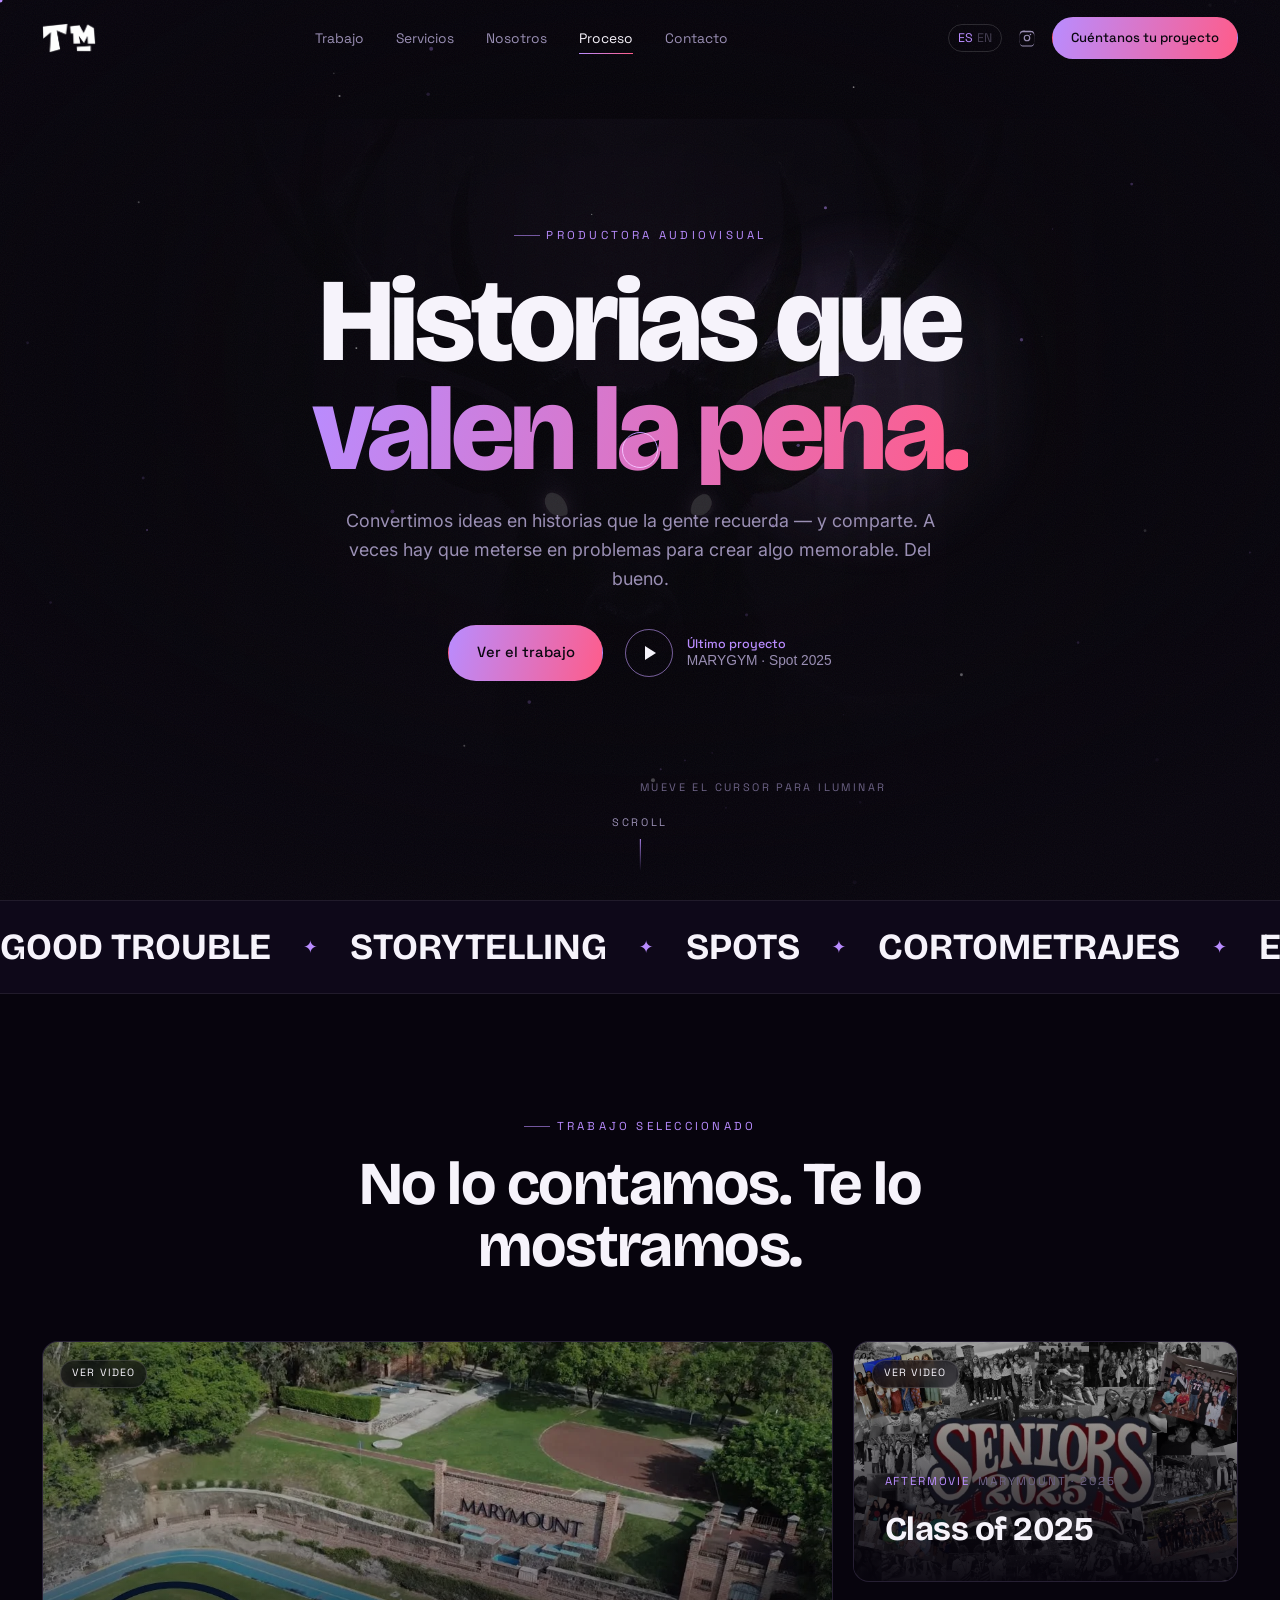
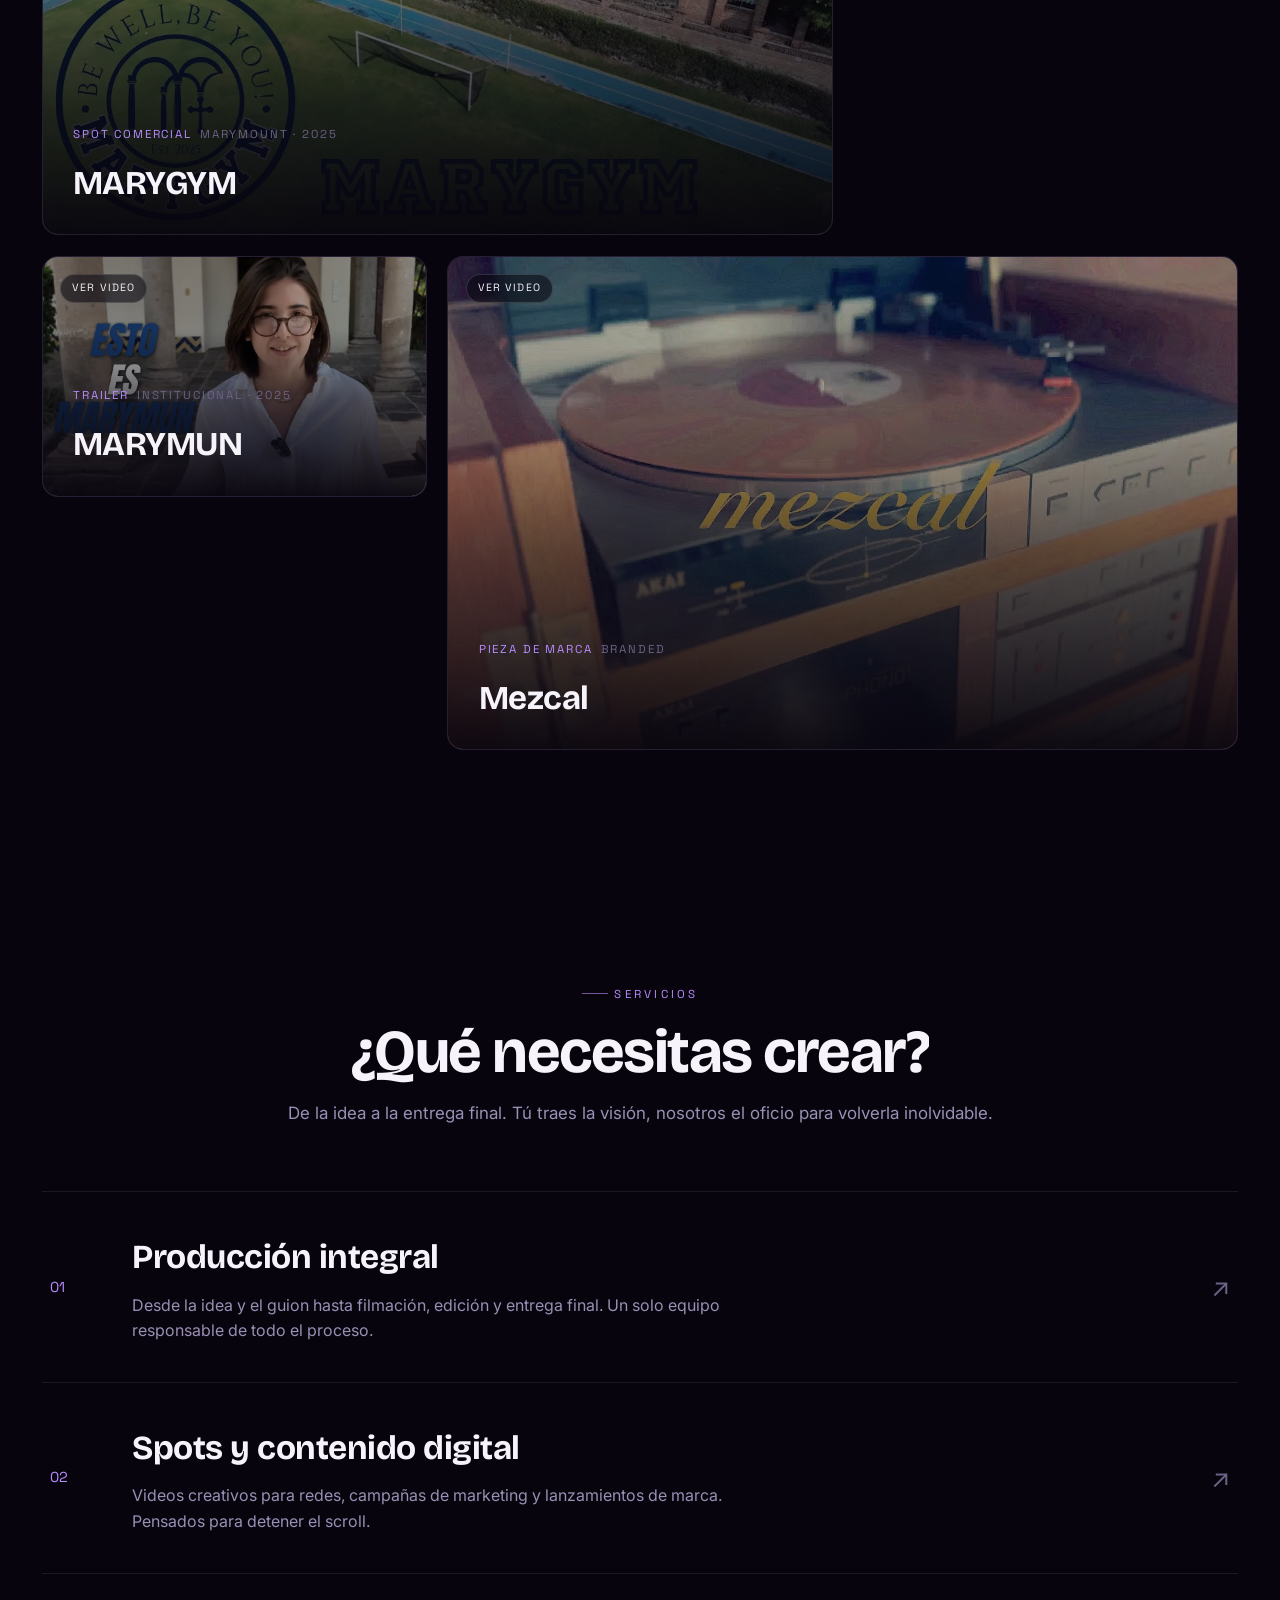
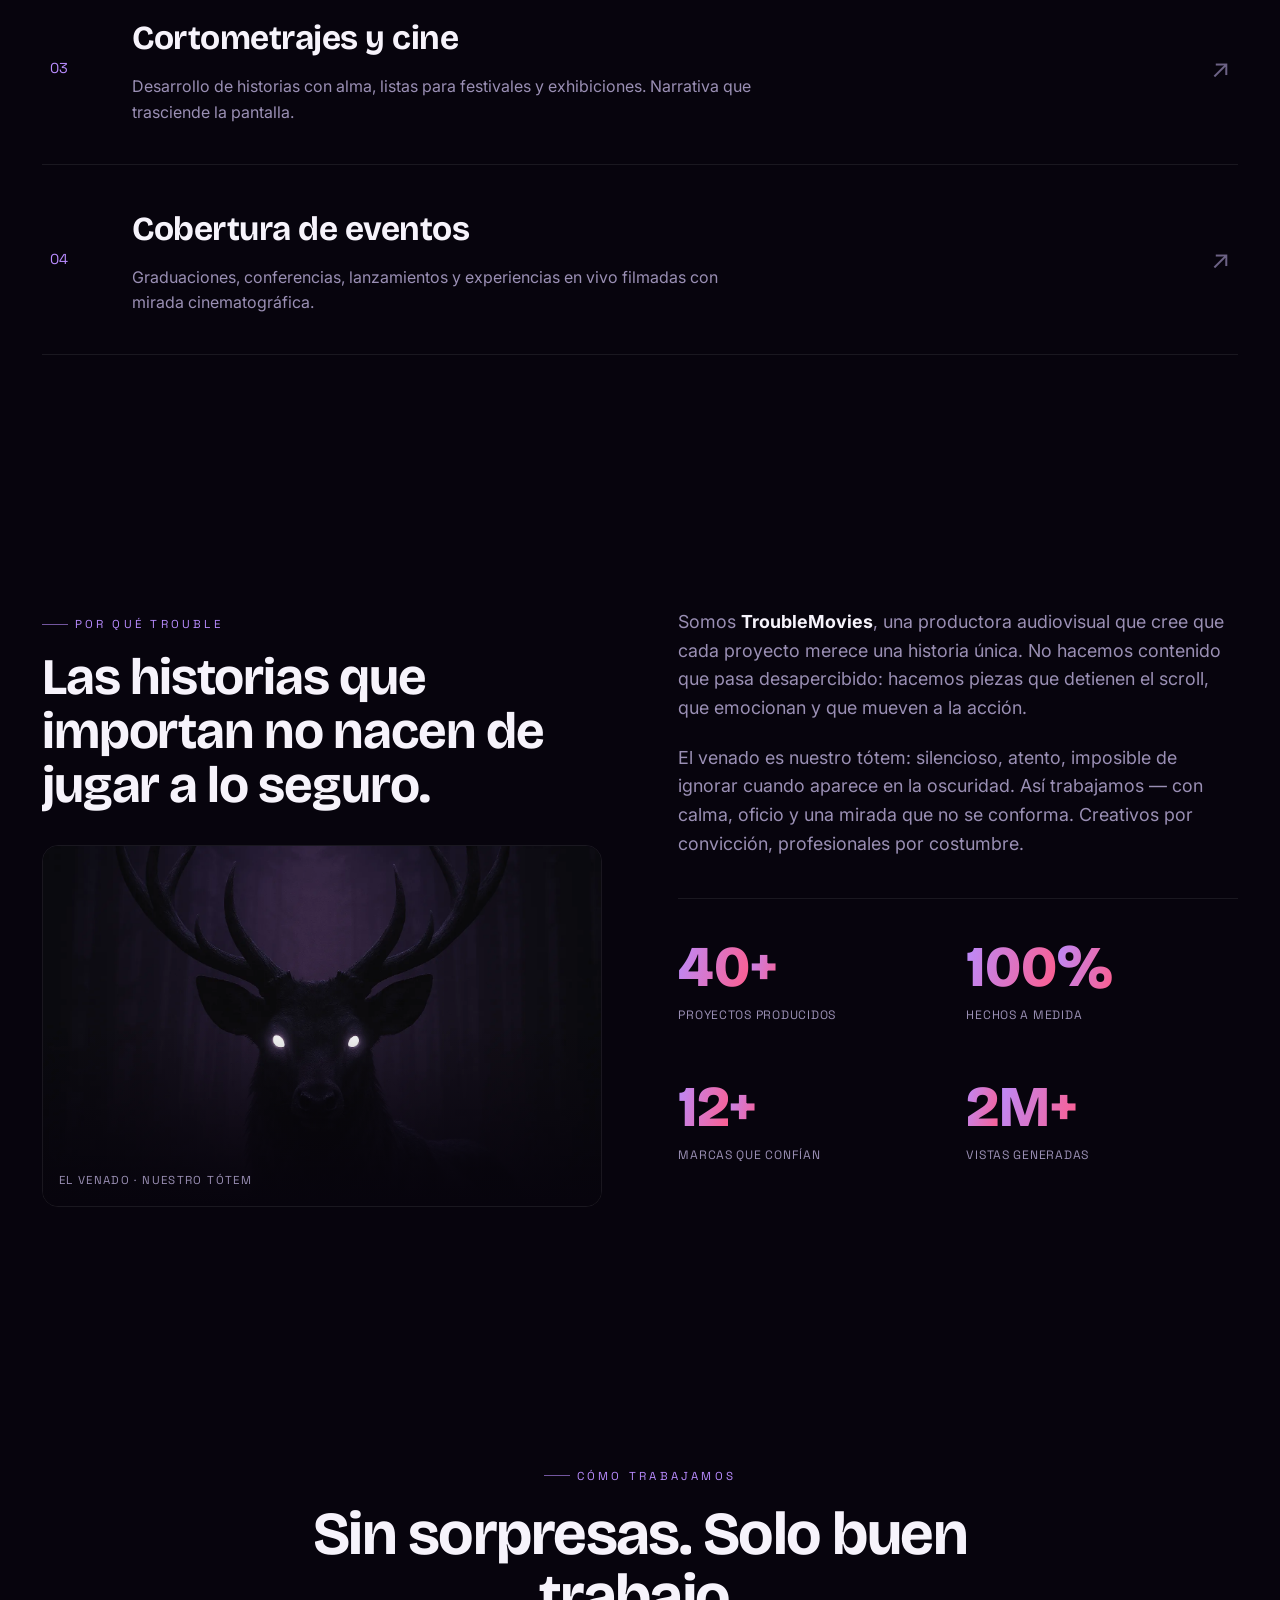
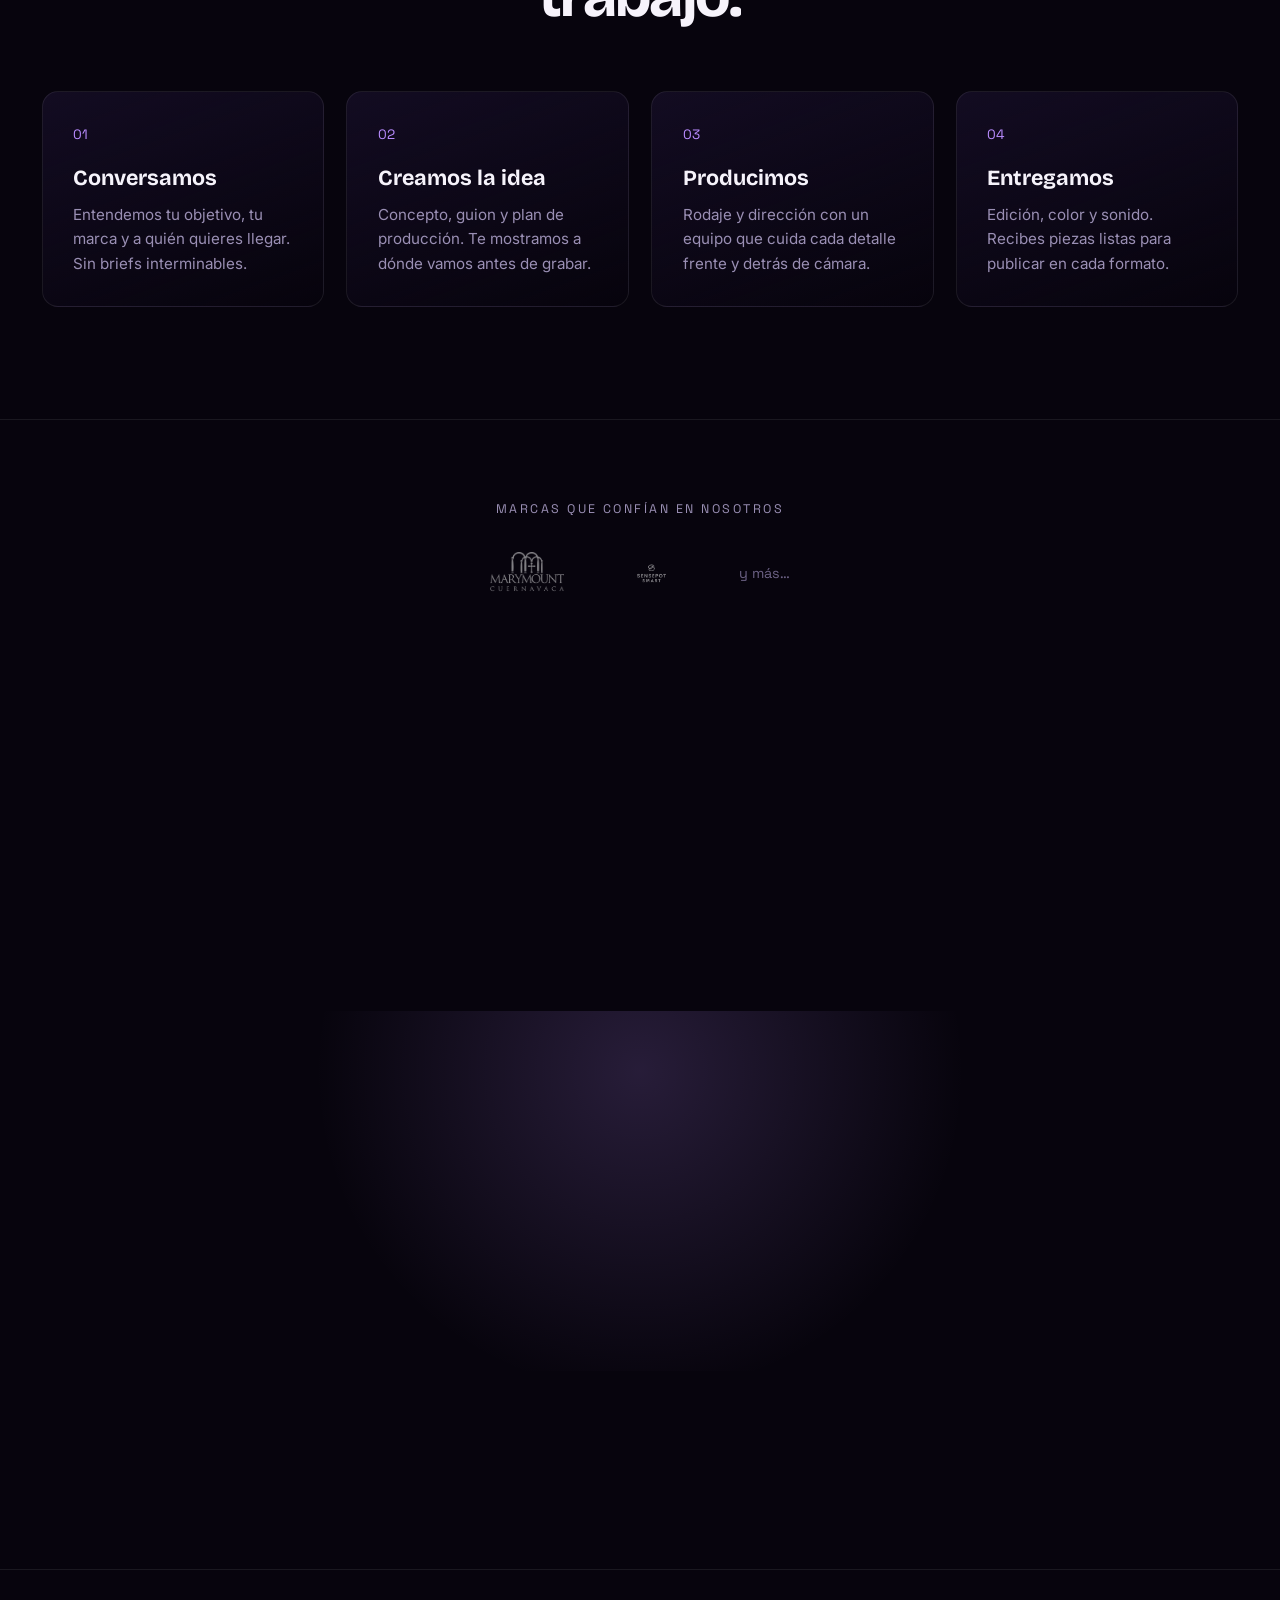
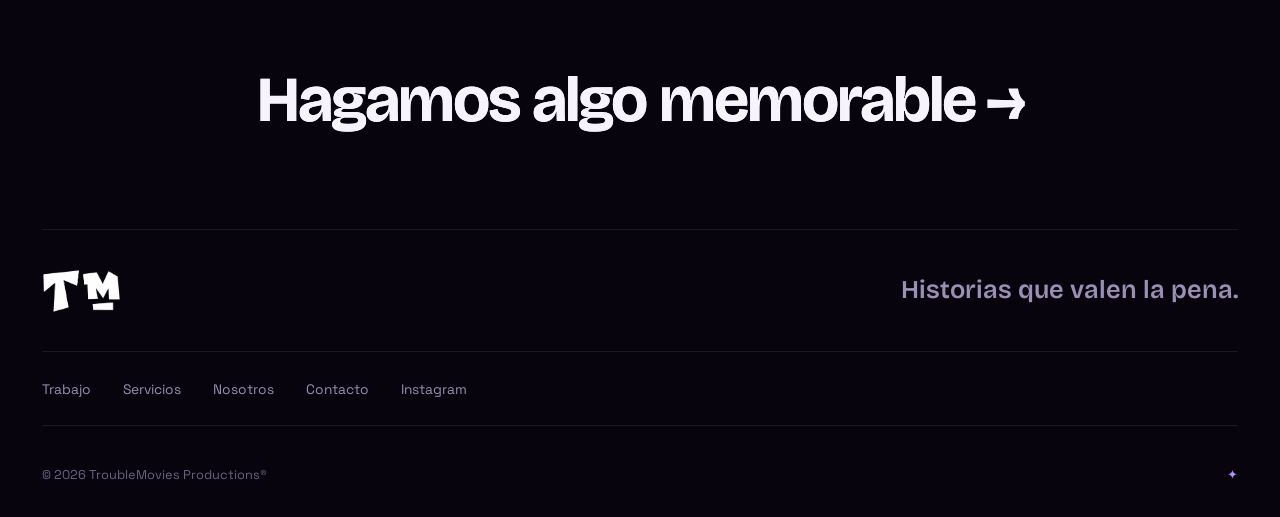
==== index.html @ 9374c223 "TroubleMovies — sitio web cinematográfico y reactivo Single-page estático con identidad oscura alred" ====
<!DOCTYPE html>
<html lang="es">
<head>
<meta charset="UTF-8" />
<meta name="viewport" content="width=device-width, initial-scale=1.0, viewport-fit=cover" />
<title>TroubleMovies — Historias que valen la pena</title>
<meta name="description" content="Productora audiovisual. Convertimos ideas en historias que la gente recuerda y comparte. Spots, cortometrajes, contenido digital y cobertura de eventos." />
<meta name="theme-color" content="#07040d" />

<meta property="og:title" content="TroubleMovies — Historias que valen la pena" />
<meta property="og:description" content="Productora audiovisual creativa. Spots, cortos, contenido digital y eventos." />
<meta property="og:type" content="website" />
<meta property="og:image" content="assets/yt-seniors.jpg" />

<link rel="icon" href="assets/favicon.png" type="image/png" />
<link rel="preconnect" href="https://fonts.googleapis.com" />
<link rel="preconnect" href="https://fonts.gstatic.com" crossorigin />
<link href="https://fonts.googleapis.com/css2?family=Bricolage+Grotesque:opsz,wght@12..96,400;12..96,600;12..96,700;12..96,800&family=Inter:wght@400;500;600&family=Space+Grotesk:wght@400;500;600&display=swap" rel="stylesheet" />
<link rel="stylesheet" href="styles.css" />
</head>
<body>

<!-- scroll progress -->
<div class="progress" id="progress" aria-hidden="true"></div>

<!-- ============ LOADER ============ -->
<div class="loader" id="loader" aria-hidden="true">
  <div class="loader__eyes"><span></span><span></span></div>
  <img class="loader__logo" src="assets/logo-tm.png" alt="TroubleMovies" />
  <div class="loader__bar"><i></i></div>
</div>

<!-- ============ CURSOR ============ -->
<div class="cursor" id="cursor" aria-hidden="true"><span class="cursor__label" id="cursorLabel"></span></div>
<div class="cursor-dot" id="cursorDot" aria-hidden="true"></div>

<!-- ============ NAV ============ -->
<header class="nav" id="nav">
  <a href="#top" class="brand magnetic" aria-label="TroubleMovies inicio">
    <img class="brand__mark" src="assets/logo-tm.png" alt="TroubleMovies" />
  </a>
  <nav class="nav__links" id="navLinks" aria-label="Principal">
    <a href="#work" data-i18n="nav_work">Trabajo</a>
    <a href="#services" data-i18n="nav_services">Servicios</a>
    <a href="#about" data-i18n="nav_about">Nosotros</a>
    <a href="#process" data-i18n="nav_process">Proceso</a>
    <a href="#contact" data-i18n="nav_contact">Contacto</a>
  </nav>
  <div class="nav__right">
    <button class="lang" id="langBtn" aria-label="Cambiar idioma"><span class="lang__on">ES</span><span class="lang__off">EN</span></button>
    <a class="nav__ig magnetic" href="https://instagram.com/troublemovies" target="_blank" rel="noopener" aria-label="Instagram">
      <svg viewBox="0 0 24 24" width="18" height="18" aria-hidden="true"><path fill="currentColor" d="M12 2.2c3.2 0 3.6 0 4.8.07 1.2.06 1.8.25 2.2.42.6.22 1 .48 1.4.9.43.42.7.83.92 1.4.17.42.36 1.06.42 2.25.05 1.28.06 1.66.06 4.86s-.01 3.58-.07 4.85c-.06 1.2-.25 1.83-.42 2.25a3.8 3.8 0 0 1-.9 1.4c-.42.43-.83.7-1.4.92-.42.17-1.06.36-2.25.42-1.28.05-1.66.06-4.86.06s-3.58-.01-4.85-.07c-1.2-.06-1.83-.25-2.25-.42a3.8 3.8 0 0 1-1.4-.9 3.8 3.8 0 0 1-.92-1.4c-.17-.42-.36-1.06-.42-2.25C2.21 15.6 2.2 15.2 2.2 12s.01-3.58.07-4.85c.06-1.2.25-1.83.42-2.25.22-.57.49-1 .9-1.42a3.8 3.8 0 0 1 1.42-.9c.42-.17 1.05-.36 2.25-.42C8.42 2.21 8.8 2.2 12 2.2Zm0 1.98c-3.15 0-3.5.01-4.74.07-1.14.05-1.76.24-2.18.4-.55.21-.94.47-1.35.88-.4.4-.66.8-.88 1.35-.16.42-.35 1.04-.4 2.18-.06 1.24-.07 1.6-.07 4.74s.01 3.5.07 4.74c.05 1.14.24 1.76.4 2.18.21.55.47.94.88 1.35.41.4.8.66 1.35.88.42.16 1.04.35 2.18.4 1.24.06 1.6.07 4.74.07s3.5-.01 4.74-.07c1.14-.05 1.76-.24 2.18-.4.55-.22.94-.48 1.35-.88.4-.41.66-.8.88-1.35.16-.42.35-1.04.4-2.18.06-1.24.07-1.6.07-4.74s-.01-3.5-.07-4.74c-.05-1.14-.24-1.76-.4-2.18a3.6 3.6 0 0 0-.88-1.35 3.6 3.6 0 0 0-1.35-.88c-.42-.16-1.04-.35-2.18-.4-1.24-.06-1.59-.07-4.74-.07Zm0 3.37a4.45 4.45 0 1 1 0 8.9 4.45 4.45 0 0 1 0-8.9Zm0 7.34a2.89 2.89 0 1 0 0-5.78 2.89 2.89 0 0 0 0 5.78Zm5.66-7.5a1.04 1.04 0 1 1-2.08 0 1.04 1.04 0 0 1 2.08 0Z"/></svg>
    </a>
    <a href="#contact" class="btn btn--sm magnetic" data-i18n="nav_cta">Cuéntanos tu proyecto</a>
    <button class="burger" id="burger" aria-label="Menú" aria-expanded="false"><span></span><span></span></button>
  </div>
</header>

<main id="top">

<!-- ============ HERO (flashlight reveal) ============ -->
<section class="hero" id="hero">
  <div class="hero__stage" id="heroStage">
    <div class="hero__layer hero__layer--ambient">
      <picture>
        <source srcset="assets/venado-lg.webp" type="image/webp" media="(min-width:760px)" />
        <source srcset="assets/venado-sm.webp" type="image/webp" />
        <img src="assets/venado-lg.jpg" alt="" class="hero__deer" />
      </picture>
    </div>
    <div class="hero__layer hero__layer--torch">
      <picture>
        <source srcset="assets/venado-lg.webp" type="image/webp" media="(min-width:760px)" />
        <source srcset="assets/venado-sm.webp" type="image/webp" />
        <img src="assets/venado-lg.jpg" alt="" class="hero__deer" />
      </picture>
    </div>
    <canvas class="hero__embers" id="embers" aria-hidden="true"></canvas>
    <div class="hero__vignette"></div>
    <div class="hero__grain"></div>
  </div>

  <div class="hero__inner">
    <p class="eyebrow hero__eyebrow"><span data-i18n="hero_eyebrow">Productora audiovisual</span></p>
    <h1 class="hero__title" id="heroTitle">
      <span class="l"><span data-i18n="hero_l1">Historias que</span></span>
      <span class="l"><em data-i18n="hero_l2">valen la pena.</em></span>
    </h1>
    <p class="hero__sub" data-i18n="hero_sub">Convertimos ideas en historias que la gente recuerda — y comparte. A veces hay que meterse en problemas para crear algo memorable. Del bueno.</p>
    <div class="hero__cta">
      <a href="#work" class="btn magnetic" data-i18n="hero_work">Ver el trabajo</a>
      <button class="hero__reel magnetic" id="reelBtn" data-cursor="play">
        <span class="hero__reel-ring"><span class="hero__reel-tri"></span></span>
        <span class="hero__reel-txt"><b data-i18n="hero_reel_k">Último proyecto</b><i>MARYGYM · Spot 2025</i></span>
      </button>
    </div>
  </div>

  <div class="hero__hint" id="heroHint" aria-hidden="true"><span data-i18n="hero_hint">Mueve el cursor para iluminar</span></div>
  <a href="#work" class="hero__scroll" aria-label="Bajar"><span data-i18n="hero_scroll">Scroll</span><i></i></a>
</section>

<!-- ============ MARQUEE ============ -->
<div class="marquee" id="marquee" aria-hidden="true">
  <div class="marquee__track">
    <span>GOOD TROUBLE</span><b>✦</b><span>STORYTELLING</span><b>✦</b><span>SPOTS</span><b>✦</b><span>CORTOMETRAJES</span><b>✦</b><span>EVENTOS</span><b>✦</b><span>CONTENIDO DIGITAL</span><b>✦</b>
    <span>GOOD TROUBLE</span><b>✦</b><span>STORYTELLING</span><b>✦</b><span>SPOTS</span><b>✦</b><span>CORTOMETRAJES</span><b>✦</b><span>EVENTOS</span><b>✦</b><span>CONTENIDO DIGITAL</span><b>✦</b>
  </div>
</div>

<!-- ============ WORK (proof first) ============ -->
<section class="work" id="work">
  <div class="section__head">
    <p class="eyebrow reveal"><span data-i18n="work_eyebrow">Trabajo seleccionado</span></p>
    <h2 class="section__title reveal" data-split data-i18n="work_title">No lo contamos. Te lo mostramos.</h2>
  </div>
  <div class="work__grid" id="workGrid"><!-- rendered by JS --></div>
</section>

<!-- ============ SERVICES ============ -->
<section class="services" id="services">
  <div class="section__head">
    <p class="eyebrow reveal"><span data-i18n="services_eyebrow">Servicios</span></p>
    <h2 class="section__title reveal" data-split data-i18n="services_title">¿Qué necesitas crear?</h2>
    <p class="section__lead reveal" data-i18n="services_lead">De la idea a la entrega final. Tú traes la visión, nosotros el oficio para volverla inolvidable.</p>
  </div>
  <div class="svc">
    <article class="svc__item reveal">
      <span class="svc__num">01</span>
      <div class="svc__body"><h3 data-i18n="svc1_t">Producción integral</h3><p data-i18n="svc1_d">Desde la idea y el guion hasta filmación, edición y entrega final. Un solo equipo responsable de todo el proceso.</p></div>
      <span class="svc__arrow">↗</span>
    </article>
    <article class="svc__item reveal">
      <span class="svc__num">02</span>
      <div class="svc__body"><h3 data-i18n="svc2_t">Spots y contenido digital</h3><p data-i18n="svc2_d">Videos creativos para redes, campañas de marketing y lanzamientos de marca. Pensados para detener el scroll.</p></div>
      <span class="svc__arrow">↗</span>
    </article>
    <article class="svc__item reveal">
      <span class="svc__num">03</span>
      <div class="svc__body"><h3 data-i18n="svc3_t">Cortometrajes y cine</h3><p data-i18n="svc3_d">Desarrollo de historias con alma, listas para festivales y exhibiciones. Narrativa que trasciende la pantalla.</p></div>
      <span class="svc__arrow">↗</span>
    </article>
    <article class="svc__item reveal">
      <span class="svc__num">04</span>
      <div class="svc__body"><h3 data-i18n="svc4_t">Cobertura de eventos</h3><p data-i18n="svc4_d">Graduaciones, conferencias, lanzamientos y experiencias en vivo filmadas con mirada cinematográfica.</p></div>
      <span class="svc__arrow">↗</span>
    </article>
  </div>
</section>

<!-- ============ ABOUT / WHY TROUBLE ============ -->
<section class="about" id="about">
  <div class="about__grid">
    <div class="about__left">
      <p class="eyebrow reveal"><span data-i18n="about_eyebrow">Por qué Trouble</span></p>
      <h2 class="about__title reveal" data-split data-i18n="about_title">Las historias que importan no nacen de jugar a lo seguro.</h2>
      <div class="about__media reveal">
        <picture>
          <source srcset="assets/venado-lg.webp" type="image/webp" />
          <img src="assets/venado-lg.jpg" alt="El venado, tótem de TroubleMovies" loading="lazy" />
        </picture>
        <span class="about__media-cap" data-i18n="about_cap">El venado · nuestro tótem</span>
      </div>
    </div>
    <div class="about__right">
      <p class="reveal" data-i18n="about_p1">Somos <b>TroubleMovies</b>, una productora audiovisual que cree que cada proyecto merece una historia única. No hacemos contenido que pasa desapercibido: hacemos piezas que detienen el scroll, que emocionan y que mueven a la acción.</p>
      <p class="reveal" data-i18n="about_p2">El venado es nuestro tótem: silencioso, atento, imposible de ignorar cuando aparece en la oscuridad. Así trabajamos — con calma, oficio y una mirada que no se conforma. Creativos por convicción, profesionales por costumbre.</p>
      <div class="stats">
        <div class="stat reveal"><span class="stat__num" data-count="40">0</span><span class="stat__plus">+</span><p data-i18n="stat_1">Proyectos producidos</p></div>
        <div class="stat reveal"><span class="stat__num" data-count="100">0</span><span class="stat__plus">%</span><p data-i18n="stat_2">Hechos a medida</p></div>
        <div class="stat reveal"><span class="stat__num" data-count="12">0</span><span class="stat__plus">+</span><p data-i18n="stat_3">Marcas que confían</p></div>
        <div class="stat reveal"><span class="stat__num" data-count="2">0</span><span class="stat__plus">M+</span><p data-i18n="stat_4">Vistas generadas</p></div>
      </div>
    </div>
  </div>
</section>

<!-- ============ PROCESS ============ -->
<section class="process" id="process">
  <div class="section__head">
    <p class="eyebrow reveal"><span data-i18n="process_eyebrow">Cómo trabajamos</span></p>
    <h2 class="section__title reveal" data-split data-i18n="process_title">Sin sorpresas. Solo buen trabajo.</h2>
  </div>
  <div class="steps">
    <div class="step reveal"><span class="step__n">01</span><h3 data-i18n="step1_t">Conversamos</h3><p data-i18n="step1_d">Entendemos tu objetivo, tu marca y a quién quieres llegar. Sin briefs interminables.</p></div>
    <div class="step reveal"><span class="step__n">02</span><h3 data-i18n="step2_t">Creamos la idea</h3><p data-i18n="step2_d">Concepto, guion y plan de producción. Te mostramos a dónde vamos antes de grabar.</p></div>
    <div class="step reveal"><span class="step__n">03</span><h3 data-i18n="step3_t">Producimos</h3><p data-i18n="step3_d">Rodaje y dirección con un equipo que cuida cada detalle frente y detrás de cámara.</p></div>
    <div class="step reveal"><span class="step__n">04</span><h3 data-i18n="step4_t">Entregamos</h3><p data-i18n="step4_d">Edición, color y sonido. Recibes piezas listas para publicar en cada formato.</p></div>
  </div>
</section>

<!-- ============ CLIENTS + TESTIMONIAL ============ -->
<section class="clients">
  <p class="clients__label reveal" data-i18n="clients_label">Marcas que confían en nosotros</p>
  <div class="clients__row reveal">
    <img src="assets/client-marymount.png" alt="Marymount" loading="lazy" />
    <img src="assets/client-sensepot.png" alt="Sensepot" loading="lazy" />
    <span class="clients__more" data-i18n="clients_more">y más…</span>
  </div>
  <figure class="quote reveal">
    <blockquote data-i18n="quote_text">“Llegaron, entendieron la idea en cinco minutos y entregaron algo mejor de lo que imaginamos. El resultado habló por sí solo.”</blockquote>
    <figcaption><b>— Cliente</b> <span data-i18n="quote_who">Marca / Institución</span></figcaption>
  </figure>
</section>

<!-- ============ CONTACT ============ -->
<section class="contact" id="contact">
  <div class="contact__bg" aria-hidden="true"><div class="contact__glow"></div></div>
  <div class="contact__inner">
    <div class="contact__left">
      <p class="eyebrow reveal"><span data-i18n="contact_eyebrow">Hagámoslo</span></p>
      <h2 class="contact__title reveal" data-split data-i18n="contact_title">¿Tienes una historia que contar?</h2>
      <p class="contact__lead reveal" data-i18n="contact_lead">Cuéntanos qué tienes en mente. Te respondemos rápido y sin compromiso.</p>
      <div class="contact__direct reveal">
        <a href="mailto:troublemoviesproductions@gmail.com" class="contact__mail magnetic">troublemoviesproductions@gmail.com</a>
        <a href="https://instagram.com/troublemovies" target="_blank" rel="noopener" class="magnetic">@troublemovies</a>
      </div>
    </div>
    <form class="form reveal" id="contactForm" novalidate>
      <div class="field"><input type="text" id="f_name" name="name" required placeholder=" " /><label for="f_name" data-i18n="form_name">Tu nombre</label></div>
      <div class="field"><input type="email" id="f_email" name="email" required placeholder=" " /><label for="f_email" data-i18n="form_email">Tu email</label></div>
      <div class="field">
        <select id="f_type" name="type" required>
          <option value="" selected disabled data-i18n="form_type">Tipo de proyecto</option>
          <option data-i18n="form_type1">Spot / contenido digital</option>
          <option data-i18n="form_type2">Cortometraje / cine</option>
          <option data-i18n="form_type3">Producción integral</option>
          <option data-i18n="form_type4">Cobertura de evento</option>
          <option data-i18n="form_type5">Otro</option>
        </select>
      </div>
      <div class="field">
        <select id="f_budget" name="budget">
          <option value="" selected disabled data-i18n="form_budget">Presupuesto aproximado</option>
          <option>&lt; $10,000 MXN</option>
          <option>$10,000 – $30,000 MXN</option>
          <option>$30,000 – $80,000 MXN</option>
          <option>&gt; $80,000 MXN</option>
          <option data-i18n="form_budget_x">Aún no lo sé</option>
        </select>
      </div>
      <div class="field field--full"><textarea id="f_msg" name="message" rows="3" placeholder=" "></textarea><label for="f_msg" data-i18n="form_msg">Cuéntanos sobre el proyecto</label></div>
      <button type="submit" class="btn btn--full magnetic" data-i18n="form_send">Enviar solicitud</button>
      <p class="form__note" id="formNote" aria-live="polite"></p>
    </form>
  </div>
</section>

</main>

<!-- ============ FOOTER ============ -->
<footer class="footer">
  <div class="footer__cta">
    <a href="#contact" class="footer__big" data-i18n="footer_big">Hagamos algo memorable →</a>
  </div>
  <div class="footer__top">
    <a href="#top" class="brand brand--lg magnetic"><img class="brand__mark" src="assets/logo-tm.png" alt="TroubleMovies" /></a>
    <p class="footer__tag" data-i18n="footer_tag">Historias que valen la pena.</p>
  </div>
  <div class="footer__links">
    <a href="#work" data-i18n="nav_work">Trabajo</a>
    <a href="#services" data-i18n="nav_services">Servicios</a>
    <a href="#about" data-i18n="nav_about">Nosotros</a>
    <a href="#contact" data-i18n="nav_contact">Contacto</a>
    <a href="https://instagram.com/troublemovies" target="_blank" rel="noopener">Instagram</a>
  </div>
  <div class="footer__bottom">
    <span>© <span id="year"></span> TroubleMovies Productions®</span>
    <span class="footer__deer">✦</span>
  </div>
</footer>

<!-- ============ LIGHTBOX ============ -->
<div class="lightbox" id="lightbox" aria-hidden="true">
  <button class="lightbox__close" id="lightboxClose" aria-label="Cerrar">✕</button>
  <div class="lightbox__frame"><div id="lightboxPlayer"></div></div>
  <p class="lightbox__title" id="lightboxTitle"></p>
</div>

<script src="script.js"></script>
</body>
</html>
---- styles.css ----
/* ===================================================================
   TROUBLEMOVIES — Cinematic Design System v2
=================================================================== */
:root{
  --bg:#07040d; --bg-soft:#0e0819; --bg-card:#130c22;
  --line:rgba(255,255,255,.08); --line-2:rgba(255,255,255,.14);
  --ink:#f6f3fb; --muted:#9a8fb4; --muted-dim:#6c6285;
  --violet:#b98cff; --violet-hi:#cda9ff; --magenta:#ff5c8a; --amber:#ffb37a;
  --grad:linear-gradient(105deg,#b98cff 0%,#ff5c8a 100%);
  --glow:rgba(185,140,255,.45);
  --display:"Bricolage Grotesque",system-ui,sans-serif;
  --body:"Inter",system-ui,sans-serif; --mono:"Space Grotesk",monospace;
  --ease:cubic-bezier(.22,1,.36,1); --max:1280px;
}
*{ margin:0; padding:0; box-sizing:border-box; }
html{ scroll-behavior:smooth; -webkit-text-size-adjust:100%; }
body{ background:var(--bg); color:var(--ink); font-family:var(--body); font-size:clamp(15px,1.1vw,17px); line-height:1.6; overflow-x:hidden; -webkit-font-smoothing:antialiased; }
img{ display:block; max-width:100%; }
a{ color:inherit; text-decoration:none; }
::selection{ background:var(--violet); color:#0a0710; }
::-webkit-scrollbar{ width:10px; } ::-webkit-scrollbar-track{ background:var(--bg); }
::-webkit-scrollbar-thumb{ background:#2a2140; border-radius:10px; }
@media (hover:hover){ body{ cursor:none; } a,button,input,select,textarea,label{ cursor:none; } }

/* scroll progress */
.progress{ position:fixed; top:0; left:0; height:3px; width:0; background:var(--grad); z-index:9999; box-shadow:0 0 12px var(--glow); }

/* ---------- helpers ---------- */
.eyebrow{ font-family:var(--mono); font-size:.72rem; letter-spacing:.28em; text-transform:uppercase; color:var(--violet); display:inline-flex; align-items:center; gap:.6em; margin-bottom:1.1rem; }
.eyebrow::before{ content:""; width:26px; height:1px; background:var(--violet); opacity:.6; }
.section__head{ max-width:820px; margin:0 auto clamp(2.5rem,5vw,4.5rem); text-align:center; }
.section__head .eyebrow{ justify-content:center; }
.section__title{ font-family:var(--display); font-weight:700; font-size:clamp(2.1rem,5.4vw,3.8rem); line-height:1.02; letter-spacing:-.025em; }
.section__lead{ color:var(--muted); margin-top:1.1rem; font-size:1.06rem; }

/* split-word reveal */
[data-split] .word{ display:inline-block; overflow:hidden; vertical-align:top; }
[data-split] .word i{ display:inline-block; transform:translateY(110%); transition:transform .85s var(--ease); font-style:inherit; }
[data-split].in .word i{ transform:none; }
[data-split].in .word:nth-child(2) i{ transition-delay:.05s }
[data-split].in .word:nth-child(3) i{ transition-delay:.1s }
[data-split].in .word:nth-child(4) i{ transition-delay:.15s }
[data-split].in .word:nth-child(5) i{ transition-delay:.2s }
[data-split].in .word:nth-child(6) i{ transition-delay:.25s }
[data-split].in .word:nth-child(n+7) i{ transition-delay:.3s }

/* ---------- buttons ---------- */
.btn{ --pad:.95rem 1.7rem; font-family:var(--mono); font-size:.92rem; font-weight:500; display:inline-flex; align-items:center; gap:.6em; padding:var(--pad); border-radius:100px; border:1px solid transparent; background:var(--grad); color:#0a0710; transition:transform .4s var(--ease),box-shadow .4s var(--ease),filter .3s; white-space:nowrap; }
.btn:hover{ box-shadow:0 14px 44px -8px var(--glow); filter:brightness(1.08); }
.btn--sm{ --pad:.6rem 1.15rem; font-size:.82rem; }
.btn--ghost{ background:transparent; color:var(--ink); border-color:var(--line-2); }
.btn--ghost:hover{ border-color:var(--violet); box-shadow:none; background:rgba(185,140,255,.06); }
.btn--full{ width:100%; justify-content:center; padding:1.1rem; }

/* ===================================================================
   LOADER
=================================================================== */
.loader{ position:fixed; inset:0; z-index:10000; background:var(--bg); display:flex; flex-direction:column; align-items:center; justify-content:center; gap:1.5rem; transition:opacity .8s var(--ease),visibility .8s; }
.loader.hide{ opacity:0; visibility:hidden; }
.loader__eyes{ display:flex; gap:30px; }
.loader__eyes span{ width:13px; height:13px; border-radius:50%; background:#fff; box-shadow:0 0 26px 7px var(--glow); animation:blink 1.5s var(--ease) infinite; }
.loader__eyes span:nth-child(2){ animation-delay:.05s; }
@keyframes blink{ 0%,90%,100%{ transform:scaleY(1); } 95%{ transform:scaleY(.08); } }
.loader__logo{ height:clamp(44px,9vw,70px); width:auto; animation:logoIn 1s var(--ease) both .2s; }
@keyframes logoIn{ from{ opacity:0; transform:translateY(12px); } }
.loader__bar{ width:150px; height:2px; background:rgba(255,255,255,.12); border-radius:2px; overflow:hidden; }
.loader__bar i{ display:block; height:100%; width:0; background:var(--grad); animation:fill 1.7s var(--ease) forwards; }
@keyframes fill{ to{ width:100%; } }

/* ===================================================================
   CURSOR
=================================================================== */
.cursor,.cursor-dot{ position:fixed; top:0; left:0; pointer-events:none; z-index:9000; border-radius:50%; }
.cursor{ width:36px; height:36px; border:1px solid var(--violet); transform:translate(-50%,-50%); transition:width .28s var(--ease),height .28s var(--ease),background .28s,border-color .28s; display:flex; align-items:center; justify-content:center; mix-blend-mode:screen; }
.cursor-dot{ width:5px; height:5px; background:var(--violet); transform:translate(-50%,-50%); transition:opacity .2s; }
.cursor__label{ font-family:var(--mono); font-size:.6rem; letter-spacing:.12em; color:#0a0710; opacity:0; transition:opacity .2s; text-transform:uppercase; }
.cursor.grow{ width:60px; height:60px; background:rgba(185,140,255,.16); border-color:transparent; mix-blend-mode:normal; }
.cursor.play{ width:84px; height:84px; background:var(--grad); border-color:transparent; mix-blend-mode:normal; }
.cursor.play .cursor__label{ opacity:1; }
.cursor.play ~ .cursor-dot{ opacity:0; }
@media (hover:none){ .cursor,.cursor-dot{ display:none; } }

/* ===================================================================
   NAV
=================================================================== */
.nav{ position:fixed; inset:0 0 auto 0; z-index:500; display:flex; align-items:center; justify-content:space-between; padding:1.05rem clamp(1.1rem,4vw,2.6rem); transition:background .4s var(--ease),padding .4s var(--ease),border-color .4s; border-bottom:1px solid transparent; }
.nav.scrolled{ background:rgba(7,4,13,.72); backdrop-filter:blur(14px); border-color:var(--line); padding-top:.7rem; padding-bottom:.7rem; }
.brand{ display:flex; align-items:center; }
.brand__mark{ height:30px; width:auto; flex:none; }
.nav__links{ display:flex; gap:2rem; }
.nav__links a{ font-family:var(--mono); font-size:.86rem; color:var(--muted); position:relative; padding:.2rem 0; transition:color .3s; }
.nav__links a::after{ content:""; position:absolute; left:0; bottom:-2px; width:0; height:1px; background:var(--grad); transition:width .35s var(--ease); }
.nav__links a:hover{ color:var(--ink); } .nav__links a:hover::after,.nav__links a.active::after{ width:100%; } .nav__links a.active{ color:var(--ink); }
.nav__right{ display:flex; align-items:center; gap:1rem; }
.lang{ background:none; border:1px solid var(--line-2); color:var(--muted); font-family:var(--mono); font-size:.78rem; padding:.32rem .55rem; border-radius:100px; display:flex; gap:.3em; transition:border-color .3s,color .3s; }
.lang:hover{ border-color:var(--violet); color:var(--ink); }
.lang .lang__off{ opacity:.4; } .lang.en .lang__on{ opacity:.4; } .lang.en .lang__off{ opacity:1; color:var(--violet); } .lang:not(.en) .lang__on{ color:var(--violet); }
.nav__ig{ color:var(--muted); display:flex; transition:color .3s; } .nav__ig:hover{ color:var(--violet); }
.burger{ display:none; background:none; border:none; flex-direction:column; gap:6px; padding:6px; }
.burger span{ width:24px; height:2px; background:var(--ink); border-radius:2px; transition:.35s var(--ease); }
.burger[aria-expanded="true"] span:first-child{ transform:translateY(4px) rotate(45deg); }
.burger[aria-expanded="true"] span:last-child{ transform:translateY(-4px) rotate(-45deg); }

/* ===================================================================
   HERO — flashlight reveal
=================================================================== */
.hero{ position:relative; min-height:100svh; display:flex; align-items:center; overflow:hidden; background:#050309; }
.hero__stage{ position:absolute; inset:0; z-index:0; will-change:transform,opacity; }
.hero__layer{ position:absolute; inset:0; }
.hero__deer{ position:absolute; top:50%; left:50%; width:min(1080px,128vw); max-width:none; transform:translate(-50%,-46%); }
.hero__layer--ambient{ opacity:.18; filter:brightness(.85) saturate(.9); }
.hero__layer--torch{
  animation:breathe 5s ease-in-out infinite;
  -webkit-mask-image:radial-gradient(circle var(--torch,23vmax) at var(--mx,50%) var(--my,42%),#000 0%,#000 24%,transparent 62%);
          mask-image:radial-gradient(circle var(--torch,23vmax) at var(--mx,50%) var(--my,42%),#000 0%,#000 24%,transparent 62%);
}
@keyframes breathe{ 0%,100%{ filter:brightness(.95) } 50%{ filter:brightness(1.14) } }
.hero__embers{ position:absolute; inset:0; pointer-events:none; }
.hero__vignette{ position:absolute; inset:0; background:radial-gradient(78% 70% at 50% 40%,transparent 32%,var(--bg) 90%); }
.hero__grain{ position:absolute; inset:0; opacity:.05; pointer-events:none; background-image:url("data:image/svg+xml,%3Csvg xmlns='http://www.w3.org/2000/svg' width='120' height='120'%3E%3Cfilter id='n'%3E%3CfeTurbulence type='fractalNoise' baseFrequency='.9' numOctaves='2'/%3E%3C/filter%3E%3Crect width='100%25' height='100%25' filter='url(%23n)'/%3E%3C/svg%3E"); }

.hero__inner{ position:relative; z-index:2; width:100%; max-width:var(--max); margin:0 auto; padding:0 clamp(1.2rem,5vw,2.6rem); text-align:center; }
.hero__eyebrow{ justify-content:center; opacity:0; animation:up .8s var(--ease) both .9s; }
.hero__title{ font-family:var(--display); font-weight:800; font-size:clamp(2.9rem,9.4vw,7.4rem); line-height:.92; letter-spacing:-.035em; margin:.3rem 0 1.4rem; }
.hero__title .l{ display:block; overflow:hidden; }
.hero__title .l > *{ display:inline-block; transform:translateY(110%); animation:rise 1s var(--ease) forwards; }
.hero__title em{ font-style:normal; background:var(--grad); -webkit-background-clip:text; background-clip:text; color:transparent; }
.hero__title .l:nth-child(1) > *{ animation-delay:.4s; }
.hero__title .l:nth-child(2) > *{ animation-delay:.55s; }
@keyframes rise{ to{ transform:none; } }
.hero__sub{ max-width:600px; margin:0 auto 2rem; color:var(--muted); font-size:clamp(1rem,1.4vw,1.18rem); opacity:0; animation:up .8s var(--ease) both 1.05s; }
.hero__cta{ display:flex; gap:1.4rem; justify-content:center; align-items:center; flex-wrap:wrap; opacity:0; animation:up .8s var(--ease) both 1.2s; }
@keyframes up{ from{ opacity:0; transform:translateY(20px); } to{ opacity:1; transform:none; } }

/* reel chip */
.hero__reel{ display:inline-flex; align-items:center; gap:.85rem; background:none; border:none; color:var(--ink); text-align:left; }
.hero__reel-ring{ width:48px; height:48px; border-radius:50%; border:1px solid var(--line-2); display:flex; align-items:center; justify-content:center; position:relative; transition:.4s var(--ease); flex:none; }
.hero__reel-ring::before{ content:""; position:absolute; inset:-1px; border-radius:50%; border:1px solid var(--violet); opacity:.5; animation:ripple 2.4s ease-out infinite; }
@keyframes ripple{ 0%{ transform:scale(1); opacity:.6 } 100%{ transform:scale(1.7); opacity:0 } }
.hero__reel-tri{ width:0; height:0; border-left:11px solid var(--ink); border-top:7px solid transparent; border-bottom:7px solid transparent; margin-left:3px; transition:border-left-color .3s; }
.hero__reel:hover .hero__reel-ring{ background:var(--grad); border-color:transparent; }
.hero__reel:hover .hero__reel-tri{ border-left-color:#0a0710; }
.hero__reel-txt{ display:flex; flex-direction:column; line-height:1.25; }
.hero__reel-txt b{ font-family:var(--mono); font-size:.78rem; color:var(--violet); font-weight:500; }
.hero__reel-txt i{ font-style:normal; font-size:.86rem; color:var(--muted); }

.hero__hint{ position:absolute; left:50%; bottom:6.5rem; transform:translateX(-50%); z-index:2; font-family:var(--mono); font-size:.68rem; letter-spacing:.22em; text-transform:uppercase; color:var(--muted-dim); opacity:0; animation:up .8s var(--ease) both 1.6s, pulse 2.4s ease-in-out infinite 2s; pointer-events:none; }
@keyframes pulse{ 0%,100%{ opacity:.55 } 50%{ opacity:.18 } }
.hero__scroll{ position:absolute; bottom:1.8rem; left:50%; transform:translateX(-50%); z-index:2; font-family:var(--mono); font-size:.68rem; letter-spacing:.25em; text-transform:uppercase; color:var(--muted); display:flex; flex-direction:column; align-items:center; gap:.5rem; }
.hero__scroll i{ width:1px; height:32px; background:linear-gradient(var(--violet),transparent); animation:scrolldn 1.8s ease-in-out infinite; }
@keyframes scrolldn{ 0%{ transform:scaleY(0); transform-origin:top } 50%{ transform:scaleY(1); transform-origin:top } 50.1%{ transform-origin:bottom } 100%{ transform:scaleY(0); transform-origin:bottom } }

/* ===================================================================
   MARQUEE
=================================================================== */
.marquee{ border-block:1px solid var(--line); padding:1.05rem 0; overflow:hidden; background:var(--bg-soft); }
.marquee__track{ display:flex; align-items:center; gap:2rem; width:max-content; animation:scroll-x 30s linear infinite; }
.marquee__track span{ font-family:var(--display); font-weight:700; font-size:clamp(1.4rem,3vw,2.3rem); white-space:nowrap; }
.marquee__track b{ color:var(--violet); font-size:1.1rem; }
@keyframes scroll-x{ to{ transform:translateX(-50%); } }
.marquee:hover .marquee__track{ animation-play-state:paused; }

/* ===================================================================
   WORK — editorial grid
=================================================================== */
.work{ max-width:var(--max); margin:0 auto; padding:clamp(4.5rem,9vw,7.5rem) clamp(1.2rem,5vw,2.6rem); }
.work__grid{ display:grid; grid-template-columns:repeat(6,1fr); gap:clamp(.9rem,1.6vw,1.5rem); }
.work__card{ position:relative; border-radius:16px; overflow:hidden; aspect-ratio:16/10; border:1px solid var(--line); background:var(--bg-card); opacity:0; transform:translateY(40px) scale(.98); transition:opacity .8s var(--ease),transform .8s var(--ease),border-color .4s; }
.work__card.in{ opacity:1; transform:none; }
.work__card--lg{ grid-column:span 4; } .work__card--sm{ grid-column:span 2; }
.work__media{ position:absolute; inset:0; }
.work__media img{ width:100%; height:100%; object-fit:cover; transition:transform 1.1s var(--ease),filter .6s; filter:saturate(.82) brightness(.72); }
.work__card:hover{ border-color:var(--line-2); }
.work__card:hover .work__media img{ transform:scale(1.08); filter:saturate(1.05) brightness(.92); }
.work__overlay{ position:absolute; inset:0; background:linear-gradient(transparent 30%,rgba(7,4,13,.5) 60%,rgba(7,4,13,.95)); display:flex; flex-direction:column; justify-content:flex-end; padding:clamp(1.1rem,2.5vw,1.9rem); z-index:2; }
.work__cat{ font-family:var(--mono); font-size:.72rem; letter-spacing:.16em; text-transform:uppercase; color:var(--violet); margin-bottom:.45rem; display:flex; gap:.7em; align-items:center; }
.work__cat span{ color:var(--muted-dim); }
.work__name{ font-family:var(--display); font-weight:700; font-size:clamp(1.3rem,2.6vw,2.1rem); letter-spacing:-.015em; transform:translateY(6px); transition:transform .5s var(--ease); }
.work__card:hover .work__name{ transform:none; }
.work__tag{ position:absolute; top:1.1rem; left:1.1rem; z-index:3; font-family:var(--mono); font-size:.66rem; letter-spacing:.1em; text-transform:uppercase; color:var(--ink); background:rgba(7,4,13,.55); backdrop-filter:blur(6px); border:1px solid var(--line-2); padding:.3rem .7rem; border-radius:100px; }
.work__play{ position:absolute; top:50%; left:50%; transform:translate(-50%,-50%) scale(.6); width:66px; height:66px; border-radius:50%; background:rgba(255,255,255,.1); backdrop-filter:blur(6px); border:1px solid rgba(255,255,255,.35); display:flex; align-items:center; justify-content:center; color:#fff; opacity:0; transition:.45s var(--ease); z-index:3; }
.work__play::after{ content:""; width:0; height:0; border-left:14px solid #fff; border-top:9px solid transparent; border-bottom:9px solid transparent; margin-left:4px; }
.work__card:hover .work__play{ opacity:1; transform:translate(-50%,-50%) scale(1); }
@media (hover:none){ .work__play{ opacity:.85; transform:translate(-50%,-50%) scale(.85); } }

/* ===================================================================
   SERVICES
=================================================================== */
.services{ max-width:var(--max); margin:0 auto; padding:clamp(4rem,9vw,7rem) clamp(1.2rem,5vw,2.6rem); }
.svc{ border-top:1px solid var(--line); }
.svc__item{ display:flex; align-items:center; gap:clamp(1rem,4vw,3rem); padding:clamp(1.6rem,3.5vw,2.4rem) .5rem; border-bottom:1px solid var(--line); position:relative; transition:padding-left .45s var(--ease); }
.svc__item::before{ content:""; position:absolute; left:0; top:0; bottom:0; width:0; background:var(--grad); transition:width .45s var(--ease); opacity:.07; }
.svc__item:hover{ padding-left:1.6rem; } .svc__item:hover::before{ width:100%; }
.svc__num{ font-family:var(--mono); font-size:.9rem; color:var(--violet); flex:none; width:2.4em; }
.svc__body h3{ font-family:var(--display); font-weight:700; font-size:clamp(1.35rem,3vw,2.1rem); letter-spacing:-.015em; }
.svc__body p{ color:var(--muted); margin-top:.5rem; max-width:62ch; font-size:1rem; }
.svc__arrow{ margin-left:auto; font-size:1.6rem; color:var(--muted-dim); transition:transform .45s var(--ease),color .45s; flex:none; }
.svc__item:hover .svc__arrow{ transform:translate(6px,-6px); color:var(--violet); }

/* ===================================================================
   ABOUT
=================================================================== */
.about{ max-width:var(--max); margin:0 auto; padding:clamp(5rem,11vw,9rem) clamp(1.2rem,5vw,2.6rem); }
.about__grid{ display:grid; grid-template-columns:1fr 1fr; gap:clamp(2.5rem,6vw,5rem); align-items:start; }
.about__title{ font-family:var(--display); font-weight:700; font-size:clamp(1.9rem,4.2vw,3.2rem); line-height:1.05; letter-spacing:-.02em; margin-bottom:2rem; }
.about__media{ position:relative; border-radius:16px; overflow:hidden; border:1px solid var(--line); }
.about__media::after{ content:""; position:absolute; inset:0; background:linear-gradient(transparent 50%,var(--bg)); }
.about__media img{ width:100%; height:360px; object-fit:cover; object-position:center 28%; transition:transform 1.2s var(--ease); }
.about__media:hover img{ transform:scale(1.05); }
.about__media-cap{ position:absolute; left:1rem; bottom:1rem; z-index:2; font-family:var(--mono); font-size:.72rem; letter-spacing:.12em; text-transform:uppercase; color:var(--muted); }
.about__right p{ color:var(--muted); font-size:1.12rem; margin-bottom:1.3rem; } .about__right p b{ color:var(--ink); }
.stats{ display:grid; grid-template-columns:repeat(2,1fr); gap:2rem 1rem; margin-top:2.5rem; border-top:1px solid var(--line); padding-top:2.5rem; }
.stat__num,.stat__plus{ font-family:var(--display); font-weight:800; font-size:clamp(2.4rem,5vw,3.6rem); line-height:1; background:var(--grad); -webkit-background-clip:text; background-clip:text; color:transparent; }
.stat p{ font-family:var(--mono); font-size:.76rem; letter-spacing:.06em; color:var(--muted); margin-top:.6rem; text-transform:uppercase; }

/* ===================================================================
   PROCESS
=================================================================== */
.process{ max-width:var(--max); margin:0 auto; padding:clamp(4rem,9vw,7rem) clamp(1.2rem,5vw,2.6rem); }
.steps{ display:grid; grid-template-columns:repeat(4,1fr); gap:1.4rem; }
.step{ padding:1.9rem; border:1px solid var(--line); border-radius:16px; background:linear-gradient(160deg,var(--bg-card),transparent); transition:transform .5s var(--ease),border-color .5s; }
.step:hover{ transform:translateY(-6px); border-color:rgba(185,140,255,.4); }
.step__n{ font-family:var(--mono); font-size:.85rem; color:var(--violet); }
.step h3{ font-family:var(--display); font-weight:700; font-size:1.35rem; margin:.9rem 0 .5rem; }
.step p{ color:var(--muted); font-size:.95rem; }

/* ===================================================================
   CLIENTS + QUOTE
=================================================================== */
.clients{ max-width:var(--max); margin:0 auto; padding:clamp(3rem,7vw,5rem) clamp(1.2rem,5vw,2.6rem); text-align:center; border-top:1px solid var(--line); }
.clients__label{ font-family:var(--mono); font-size:.78rem; letter-spacing:.2em; text-transform:uppercase; color:var(--muted); margin-bottom:2rem; }
.clients__row{ display:flex; align-items:center; justify-content:center; gap:clamp(2rem,6vw,4.5rem); flex-wrap:wrap; }
.clients__row img{ height:42px; width:auto; object-fit:contain; filter:grayscale(1) brightness(0) invert(1); opacity:.5; transition:opacity .4s,filter .4s; }
.clients__row img:hover{ opacity:1; filter:none; }
.clients__more{ font-family:var(--mono); color:var(--muted-dim); font-size:.9rem; }
.quote{ max-width:780px; margin:clamp(3rem,7vw,5rem) auto 0; }
.quote blockquote{ font-family:var(--display); font-weight:600; font-size:clamp(1.4rem,3.2vw,2.2rem); line-height:1.25; letter-spacing:-.01em; }
.quote figcaption{ margin-top:1.4rem; font-family:var(--mono); font-size:.85rem; color:var(--muted); }
.quote figcaption b{ color:var(--violet); }

/* ===================================================================
   CONTACT
=================================================================== */
.contact{ position:relative; margin-top:clamp(3rem,7vw,5rem); padding:clamp(4rem,9vw,7rem) clamp(1.2rem,5vw,2.6rem); overflow:hidden; }
.contact__bg{ position:absolute; inset:0; z-index:0; }
.contact__glow{ position:absolute; top:0; left:50%; transform:translate(-50%,-40%); width:900px; height:600px; max-width:120vw; background:radial-gradient(circle,rgba(185,140,255,.18),transparent 60%); }
.contact__inner{ position:relative; z-index:1; max-width:var(--max); margin:0 auto; display:grid; grid-template-columns:1fr 1fr; gap:clamp(2rem,6vw,5rem); align-items:start; }
.contact__title{ font-family:var(--display); font-weight:800; font-size:clamp(2rem,5vw,3.4rem); line-height:1.02; letter-spacing:-.025em; }
.contact__lead{ color:var(--muted); margin-top:1.1rem; font-size:1.1rem; max-width:42ch; }
.contact__direct{ margin-top:2rem; display:flex; flex-direction:column; gap:.6rem; font-family:var(--mono); font-size:.95rem; }
.contact__direct a{ color:var(--muted); transition:color .3s; width:fit-content; } .contact__direct a:hover{ color:var(--violet); }
.contact__mail{ font-size:1.05rem; color:var(--ink) !important; border-bottom:1px solid var(--line); padding-bottom:.4rem; }
.form{ display:grid; grid-template-columns:1fr 1fr; gap:1rem; }
.field{ position:relative; } .field--full{ grid-column:1/-1; }
.field input,.field select,.field textarea{ width:100%; background:var(--bg-card); border:1px solid var(--line); border-radius:12px; color:var(--ink); font-family:var(--body); font-size:.98rem; padding:1.2rem 1rem .55rem; transition:border-color .3s,box-shadow .3s; resize:none; }
.field textarea{ padding-top:1.3rem; }
.field select{ padding:1.05rem 1rem; color:var(--muted); appearance:none; background-image:url("data:image/svg+xml,%3Csvg xmlns='http://www.w3.org/2000/svg' width='12' height='8'%3E%3Cpath fill='%239a8fb4' d='M1 1l5 5 5-5'/%3E%3C/svg%3E"); background-repeat:no-repeat; background-position:right 1rem center; }
.field select:valid{ color:var(--ink); }
.field input:focus,.field select:focus,.field textarea:focus{ outline:none; border-color:var(--violet); box-shadow:0 0 0 3px rgba(185,140,255,.12); }
.field label{ position:absolute; left:1rem; top:1rem; color:var(--muted); font-size:.98rem; pointer-events:none; transition:.25s var(--ease); }
.field input:focus + label,.field input:not(:placeholder-shown) + label,.field textarea:focus + label,.field textarea:not(:placeholder-shown) + label{ top:.4rem; font-size:.66rem; color:var(--violet); letter-spacing:.04em; }
.field option{ background:var(--bg-soft); color:var(--ink); }
.form__note{ grid-column:1/-1; font-family:var(--mono); font-size:.85rem; color:var(--violet); min-height:1.2em; text-align:center; }
.form .btn--full{ grid-column:1/-1; }

/* ===================================================================
   FOOTER
=================================================================== */
.footer{ border-top:1px solid var(--line); padding:0 clamp(1.2rem,5vw,2.6rem) 2rem; max-width:var(--max); margin:0 auto; }
.footer__cta{ padding:clamp(3rem,8vw,6rem) 0; border-bottom:1px solid var(--line); text-align:center; }
.footer__big{ font-family:var(--display); font-weight:700; font-size:clamp(1.8rem,6vw,4rem); letter-spacing:-.03em; line-height:1.05; background:linear-gradient(90deg,var(--ink),var(--ink)); -webkit-background-clip:text; background-clip:text; transition:.4s var(--ease); display:inline-block; }
.footer__big:hover{ background:var(--grad); -webkit-background-clip:text; background-clip:text; color:transparent; transform:translateY(-2px); }
.footer__top{ display:flex; align-items:center; justify-content:space-between; flex-wrap:wrap; gap:1rem; padding-top:2.4rem; }
.brand--lg .brand__mark{ height:44px; }
.footer__tag{ font-family:var(--display); font-size:clamp(1.1rem,2.5vw,1.6rem); color:var(--muted); font-weight:600; }
.footer__links{ display:flex; gap:2rem; flex-wrap:wrap; margin:2.4rem 0; padding-block:1.6rem; border-block:1px solid var(--line); }
.footer__links a{ font-family:var(--mono); font-size:.86rem; color:var(--muted); transition:color .3s; } .footer__links a:hover{ color:var(--violet); }
.footer__bottom{ display:flex; align-items:center; justify-content:space-between; font-family:var(--mono); font-size:.8rem; color:var(--muted-dim); }
.footer__deer{ color:var(--violet); }

/* ===================================================================
   LIGHTBOX
=================================================================== */
.lightbox{ position:fixed; inset:0; z-index:8000; background:rgba(4,2,8,.94); backdrop-filter:blur(10px); display:flex; flex-direction:column; align-items:center; justify-content:center; gap:1.2rem; padding:1.5rem; opacity:0; visibility:hidden; transition:opacity .4s var(--ease),visibility .4s; }
.lightbox.open{ opacity:1; visibility:visible; }
.lightbox__frame{ width:min(1040px,100%); aspect-ratio:16/9; border-radius:14px; overflow:hidden; box-shadow:0 30px 90px -20px var(--glow); transform:scale(.95); transition:transform .5s var(--ease); }
.lightbox.open .lightbox__frame{ transform:scale(1); }
.lightbox__frame iframe{ width:100%; height:100%; border:0; }
.lightbox__title{ font-family:var(--mono); font-size:.85rem; letter-spacing:.1em; text-transform:uppercase; color:var(--muted); }
.lightbox__close{ position:absolute; top:1.4rem; right:1.6rem; background:none; border:1px solid var(--line-2); color:var(--ink); width:46px; height:46px; border-radius:50%; font-size:1.1rem; transition:.3s; }
.lightbox__close:hover{ border-color:var(--violet); transform:rotate(90deg); }

/* ===================================================================
   REVEAL
=================================================================== */
.reveal{ opacity:0; transform:translateY(28px); transition:opacity .9s var(--ease),transform .9s var(--ease); }
.reveal.in{ opacity:1; transform:none; }

/* ===================================================================
   RESPONSIVE
=================================================================== */
@media (max-width:900px){
  .about__grid,.contact__inner{ grid-template-columns:1fr; }
  .steps{ grid-template-columns:repeat(2,1fr); }
}
@media (max-width:760px){
  .nav__links{ position:fixed; inset:0 0 0 auto; width:min(82vw,330px); background:var(--bg-soft); flex-direction:column; justify-content:center; gap:1.8rem; padding:2rem; transform:translateX(100%); transition:transform .5s var(--ease); border-left:1px solid var(--line); }
  .nav__links.open{ transform:none; box-shadow:-30px 0 80px rgba(0,0,0,.6); }
  .nav__links a{ font-size:1.3rem; }
  .burger{ display:flex; } .nav__ig,.nav .btn--sm{ display:none; }
  .work__grid{ grid-template-columns:1fr; }
  .work__card--lg,.work__card--sm{ grid-column:auto; aspect-ratio:16/11; }
  .form{ grid-template-columns:1fr; }
  .footer__top{ flex-direction:column; align-items:flex-start; }
  .hero__layer--ambient{ opacity:.28; }
  .hero__layer--torch{ -webkit-mask-image:radial-gradient(circle var(--torch,42vmax) at var(--mx,50%) var(--my,40%),#000 0%,#000 32%,transparent 72%); mask-image:radial-gradient(circle var(--torch,42vmax) at var(--mx,50%) var(--my,40%),#000 0%,#000 32%,transparent 72%); }
  .hero__cta{ flex-direction:column; gap:1.6rem; }
  .hero__hint{ bottom:5.5rem; }
}
@media (max-width:420px){
  .stats{ grid-template-columns:1fr 1fr; }
}

@media (prefers-reduced-motion:reduce){
  *{ animation-duration:.01ms !important; animation-iteration-count:1 !important; transition-duration:.01ms !important; scroll-behavior:auto !important; }
  .reveal,[data-split] .word i,.work__card{ opacity:1 !important; transform:none !important; }
  .hero__layer--torch{ -webkit-mask-image:none; mask-image:none; opacity:.5; }
}
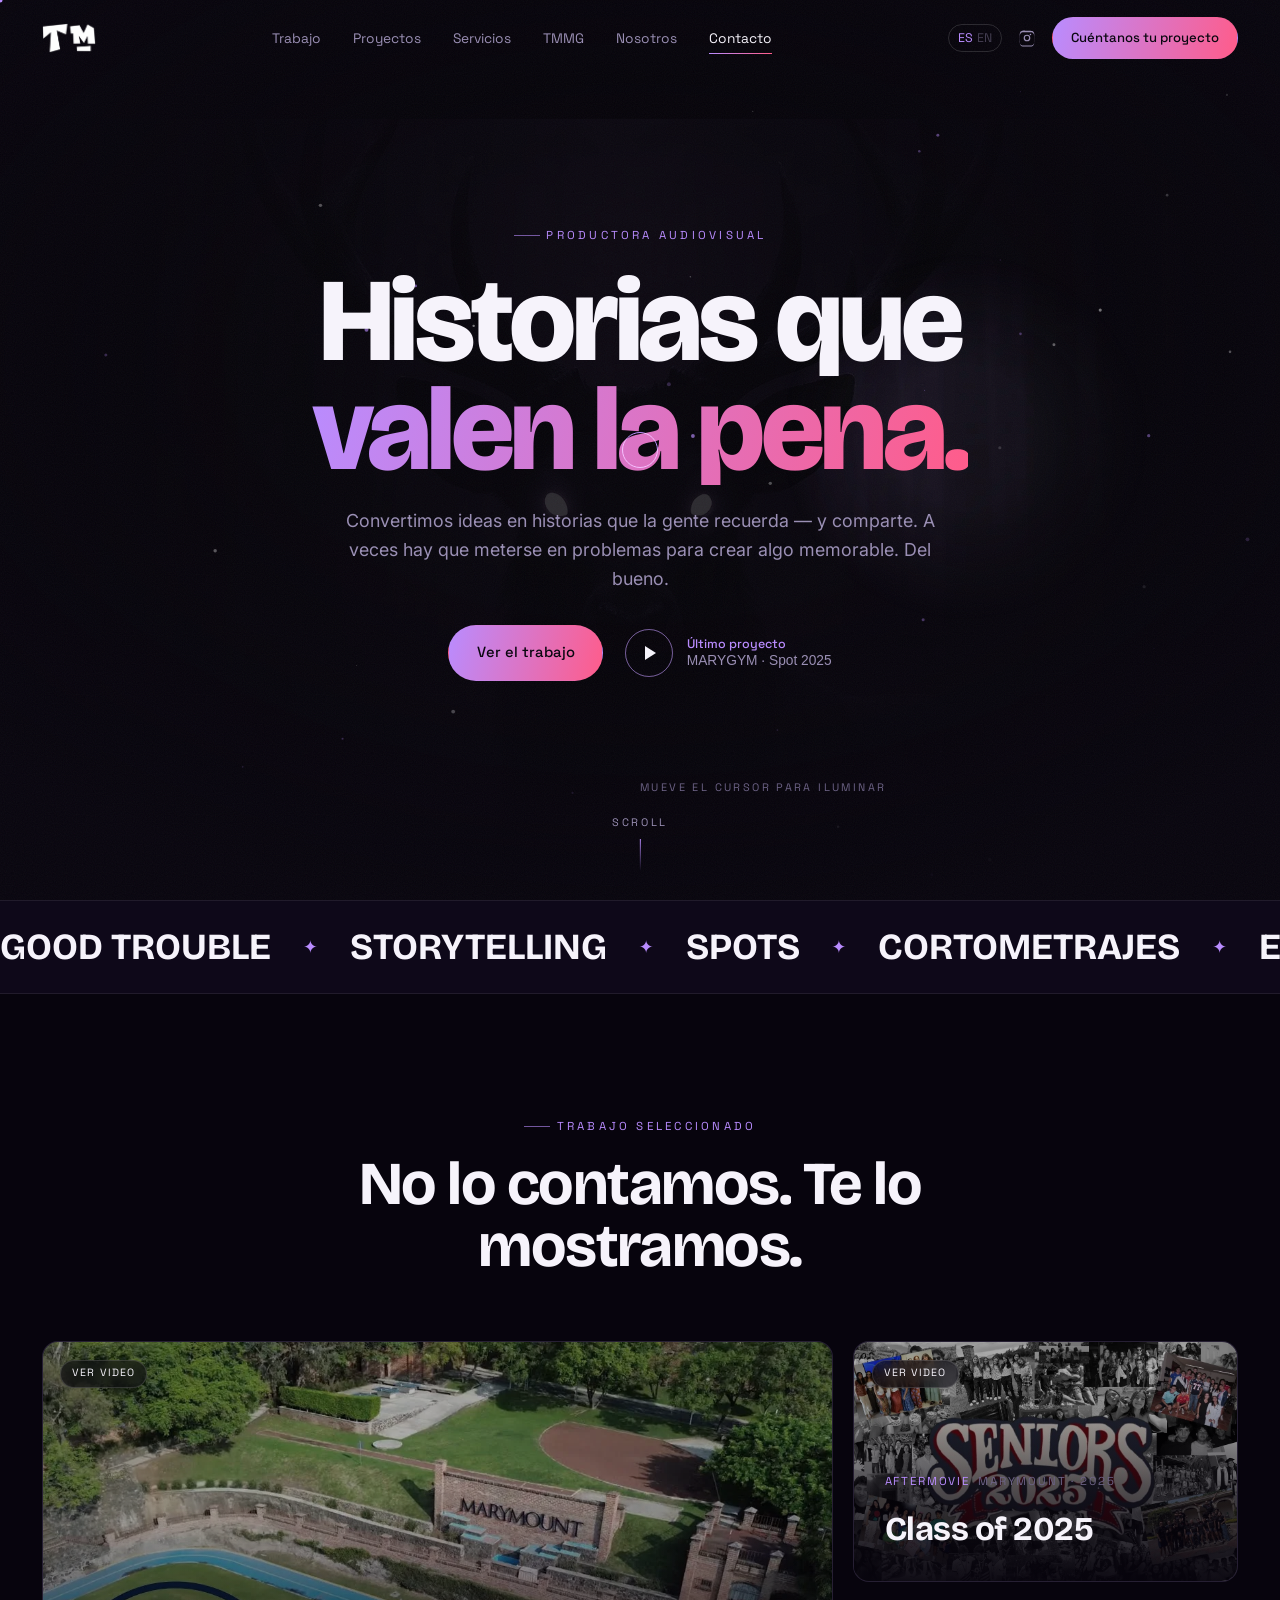
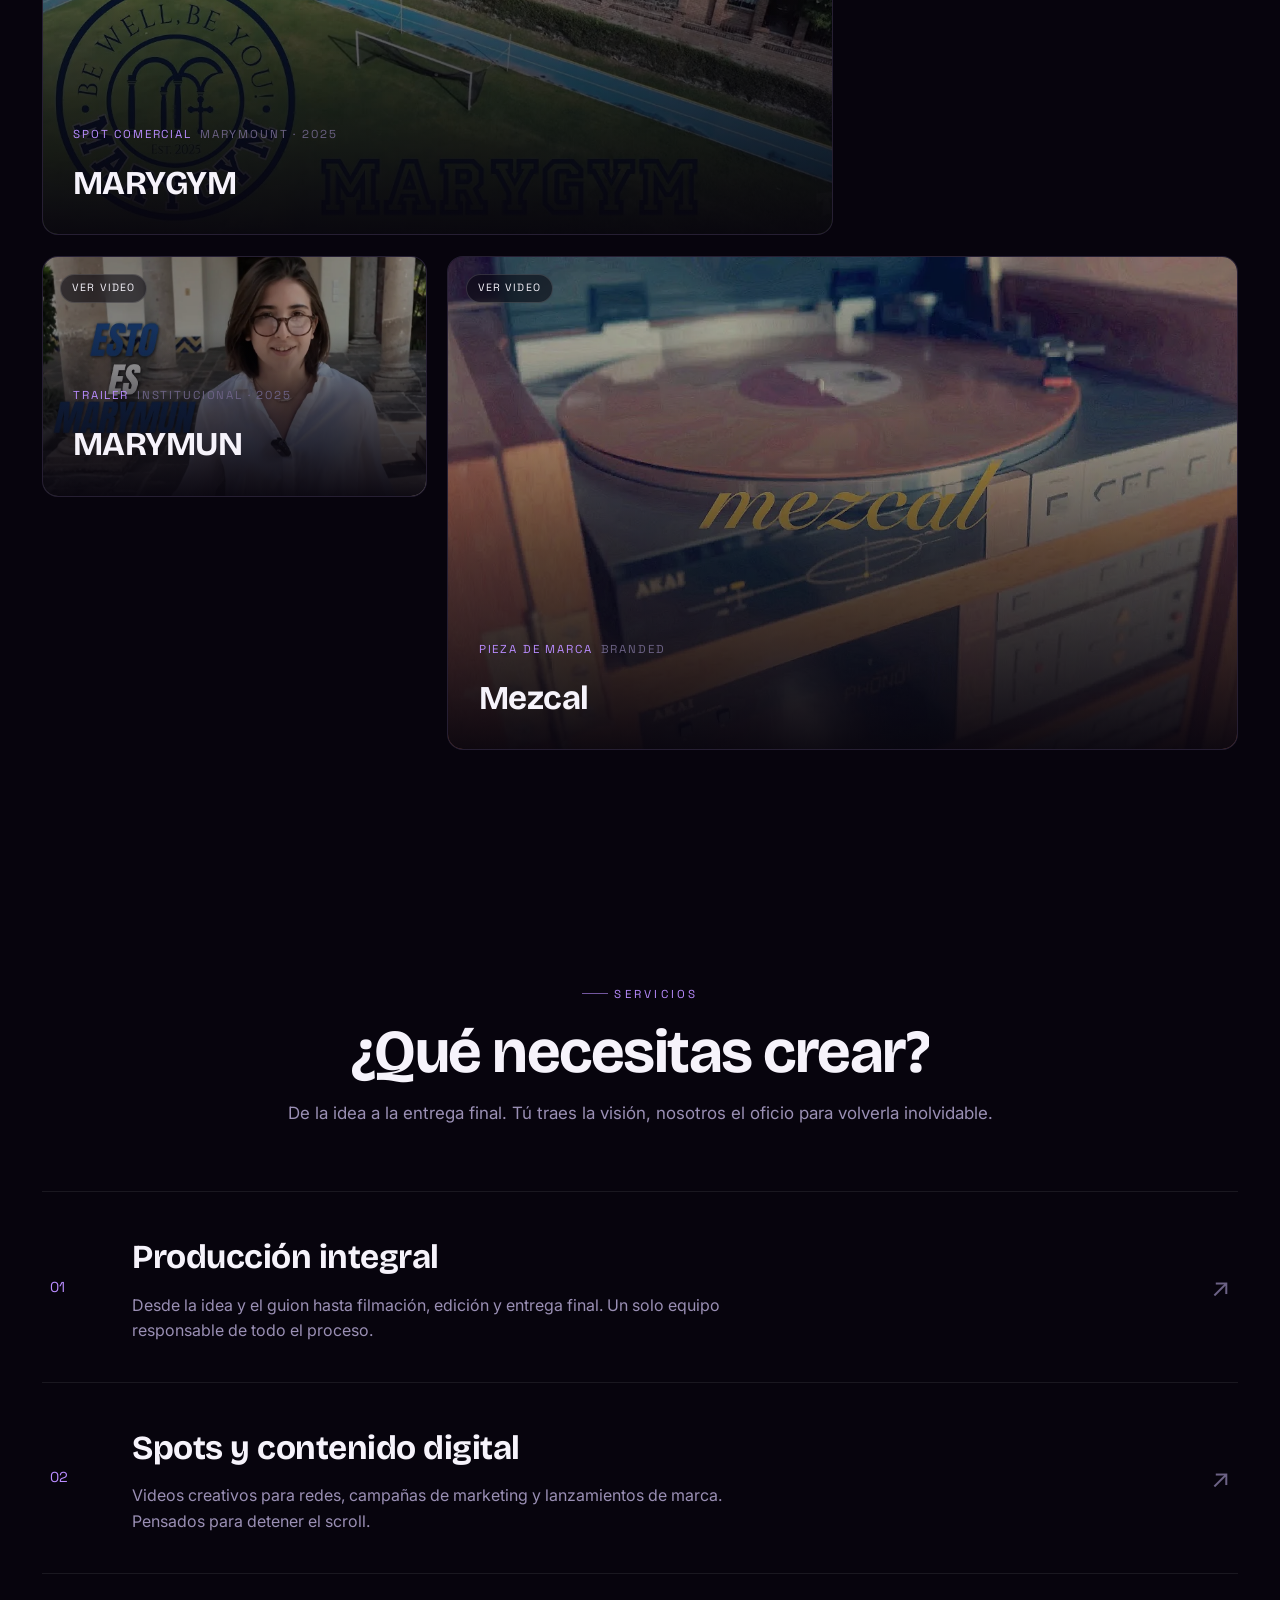
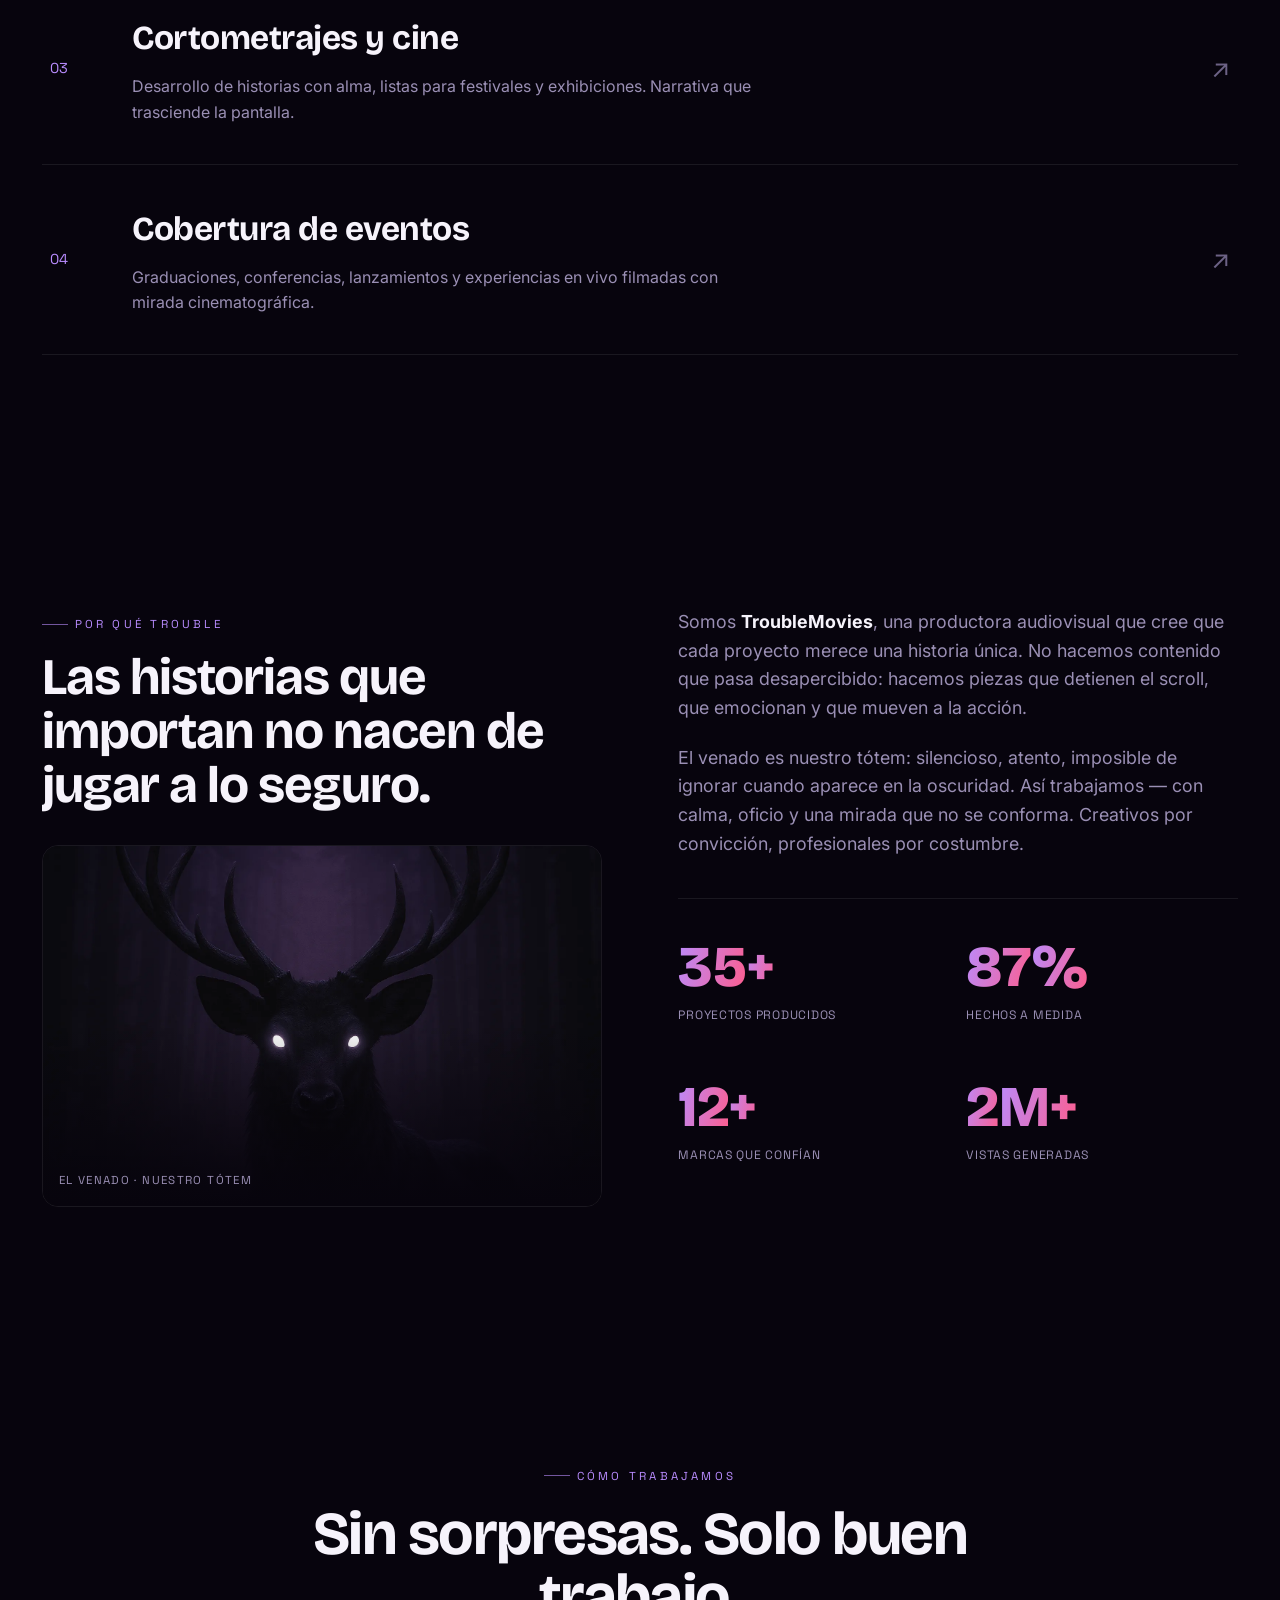
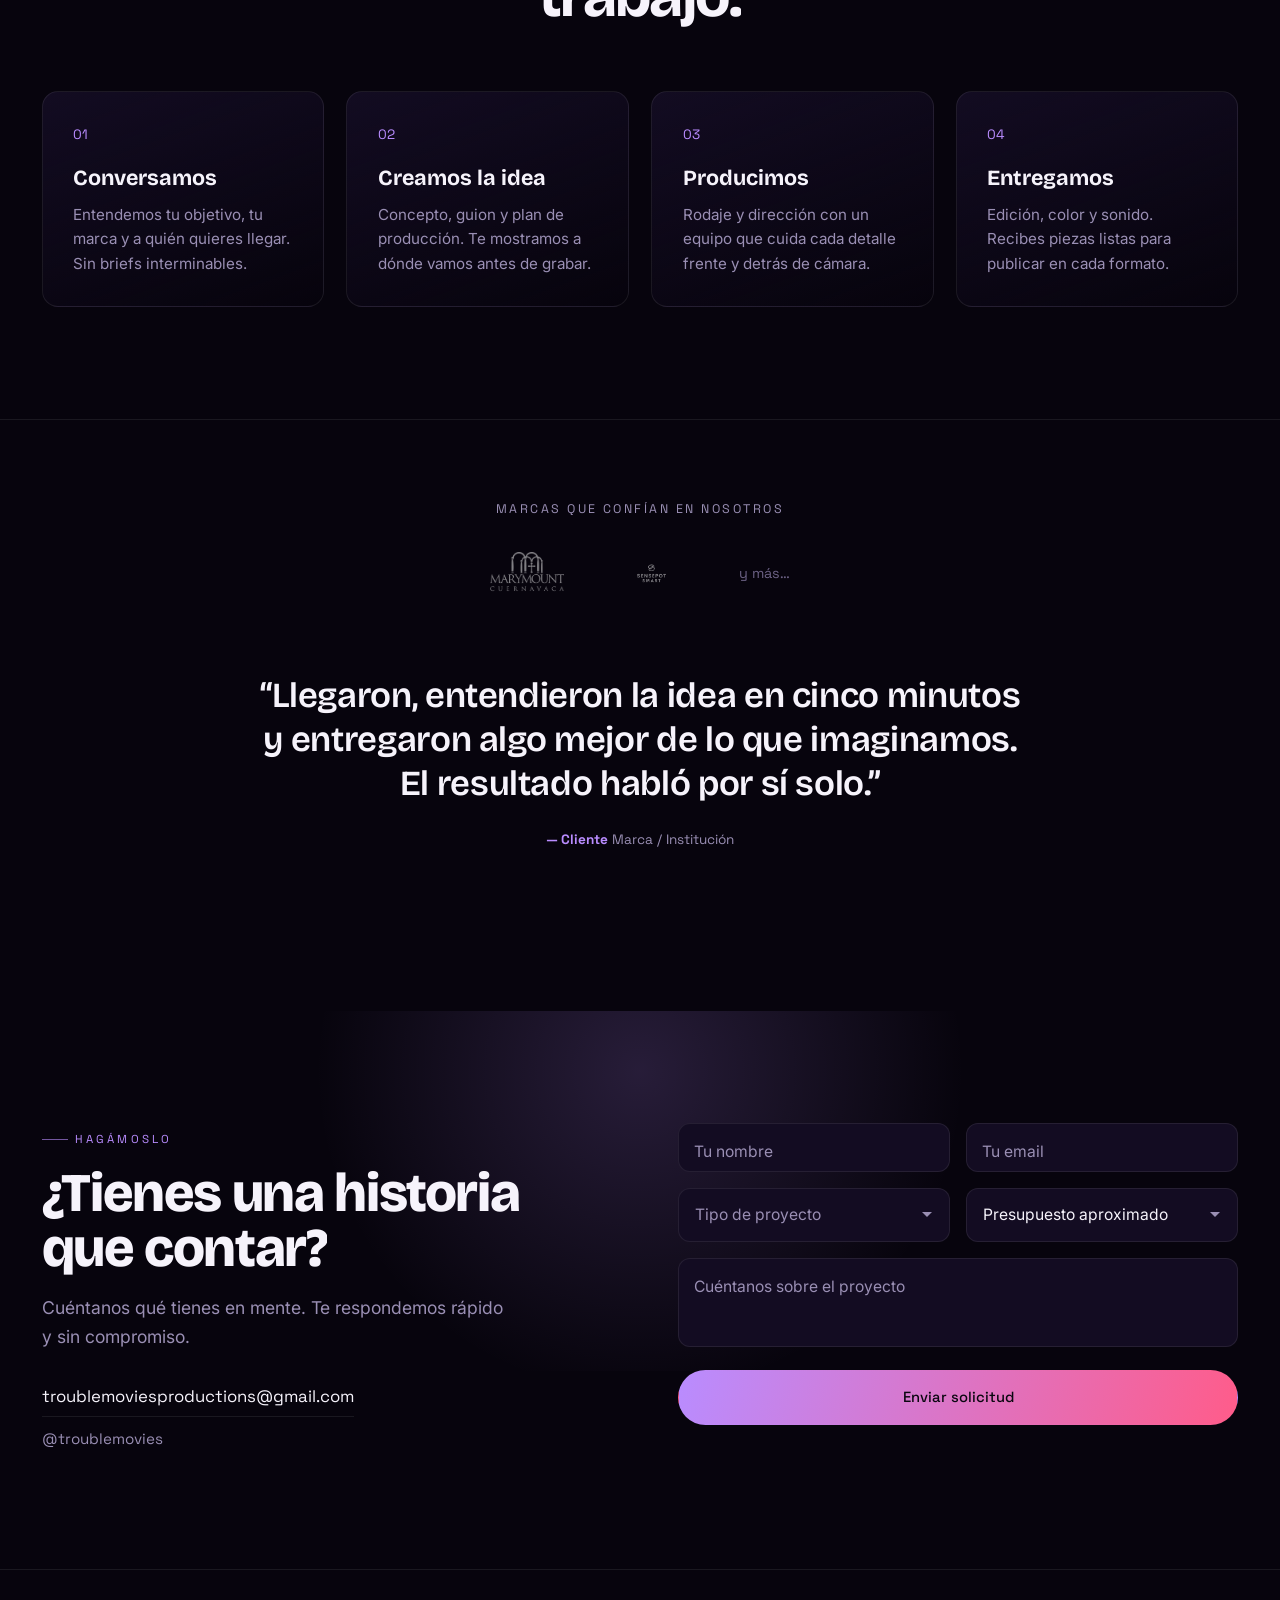
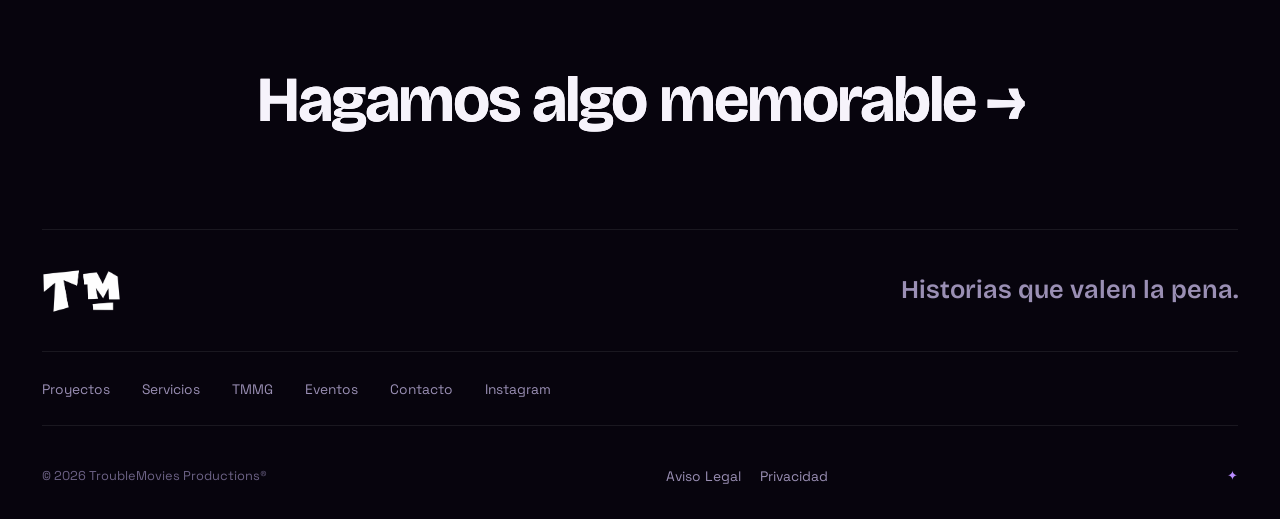
==== commit 4bbdb68c: "Recrea las subpáginas del sitio con la identidad nueva Páginas nuevas (cada una con identidad visual" ====
--- a/index.html
+++ b/index.html
@@ -41,9 +41,10 @@
   </a>
   <nav class="nav__links" id="navLinks" aria-label="Principal">
     <a href="#work" data-i18n="nav_work">Trabajo</a>
+    <a href="proyectos.html" data-i18n="nav_projects">Proyectos</a>
     <a href="#services" data-i18n="nav_services">Servicios</a>
+    <a href="trouble-music.html" data-i18n="nav_tmmg">TMMG</a>
     <a href="#about" data-i18n="nav_about">Nosotros</a>
-    <a href="#process" data-i18n="nav_process">Proceso</a>
     <a href="#contact" data-i18n="nav_contact">Contacto</a>
   </nav>
   <div class="nav__right">
@@ -258,14 +259,19 @@
     <p class="footer__tag" data-i18n="footer_tag">Historias que valen la pena.</p>
   </div>
   <div class="footer__links">
-    <a href="#work" data-i18n="nav_work">Trabajo</a>
+    <a href="proyectos.html" data-i18n="nav_projects">Proyectos</a>
     <a href="#services" data-i18n="nav_services">Servicios</a>
-    <a href="#about" data-i18n="nav_about">Nosotros</a>
+    <a href="trouble-music.html" data-i18n="nav_tmmg">TMMG</a>
+    <a href="eventos.html" data-i18n="nav_events">Eventos</a>
     <a href="#contact" data-i18n="nav_contact">Contacto</a>
     <a href="https://instagram.com/troublemovies" target="_blank" rel="noopener">Instagram</a>
   </div>
   <div class="footer__bottom">
     <span>© <span id="year"></span> TroubleMovies Productions®</span>
+    <span class="footer__links" style="margin:0;padding:0;border:0;gap:1.2rem">
+      <a href="legal.html" data-i18n="nav_legal">Aviso Legal</a>
+      <a href="privacidad.html" data-i18n="nav_privacy">Privacidad</a>
+    </span>
     <span class="footer__deer">✦</span>
   </div>
 </footer>
--- a/styles.css
+++ b/styles.css
@@ -285,7 +285,8 @@
 .lightbox.open{ opacity:1; visibility:visible; }
 .lightbox__frame{ width:min(1040px,100%); aspect-ratio:16/9; border-radius:14px; overflow:hidden; box-shadow:0 30px 90px -20px var(--glow); transform:scale(.95); transition:transform .5s var(--ease); }
 .lightbox.open .lightbox__frame{ transform:scale(1); }
-.lightbox__frame iframe{ width:100%; height:100%; border:0; }
+.lightbox__frame #lightboxPlayer{ width:100%; height:100%; }
+.lightbox__frame iframe{ display:block; width:100%; height:100%; border:0; }
 .lightbox__title{ font-family:var(--mono); font-size:.85rem; letter-spacing:.1em; text-transform:uppercase; color:var(--muted); }
 .lightbox__close{ position:absolute; top:1.4rem; right:1.6rem; background:none; border:1px solid var(--line-2); color:var(--ink); width:46px; height:46px; border-radius:50%; font-size:1.1rem; transition:.3s; }
 .lightbox__close:hover{ border-color:var(--violet); transform:rotate(90deg); }
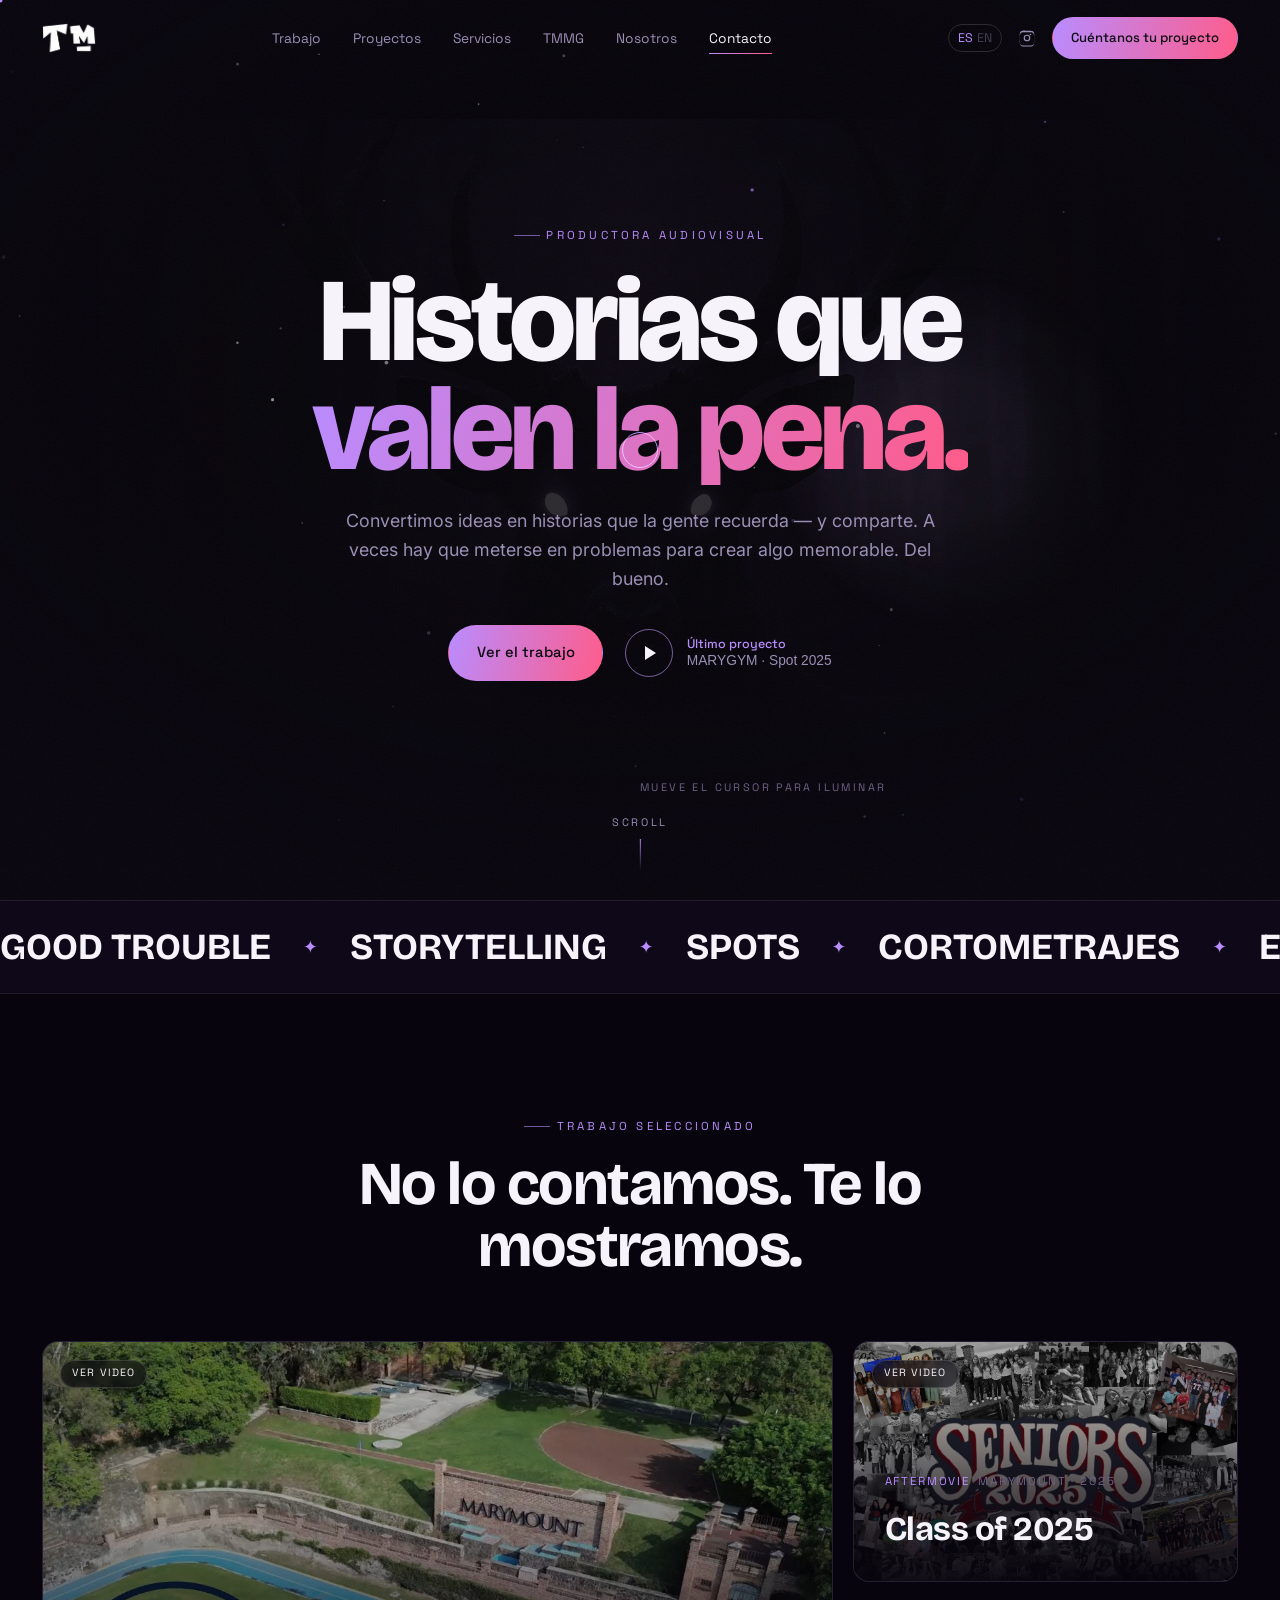
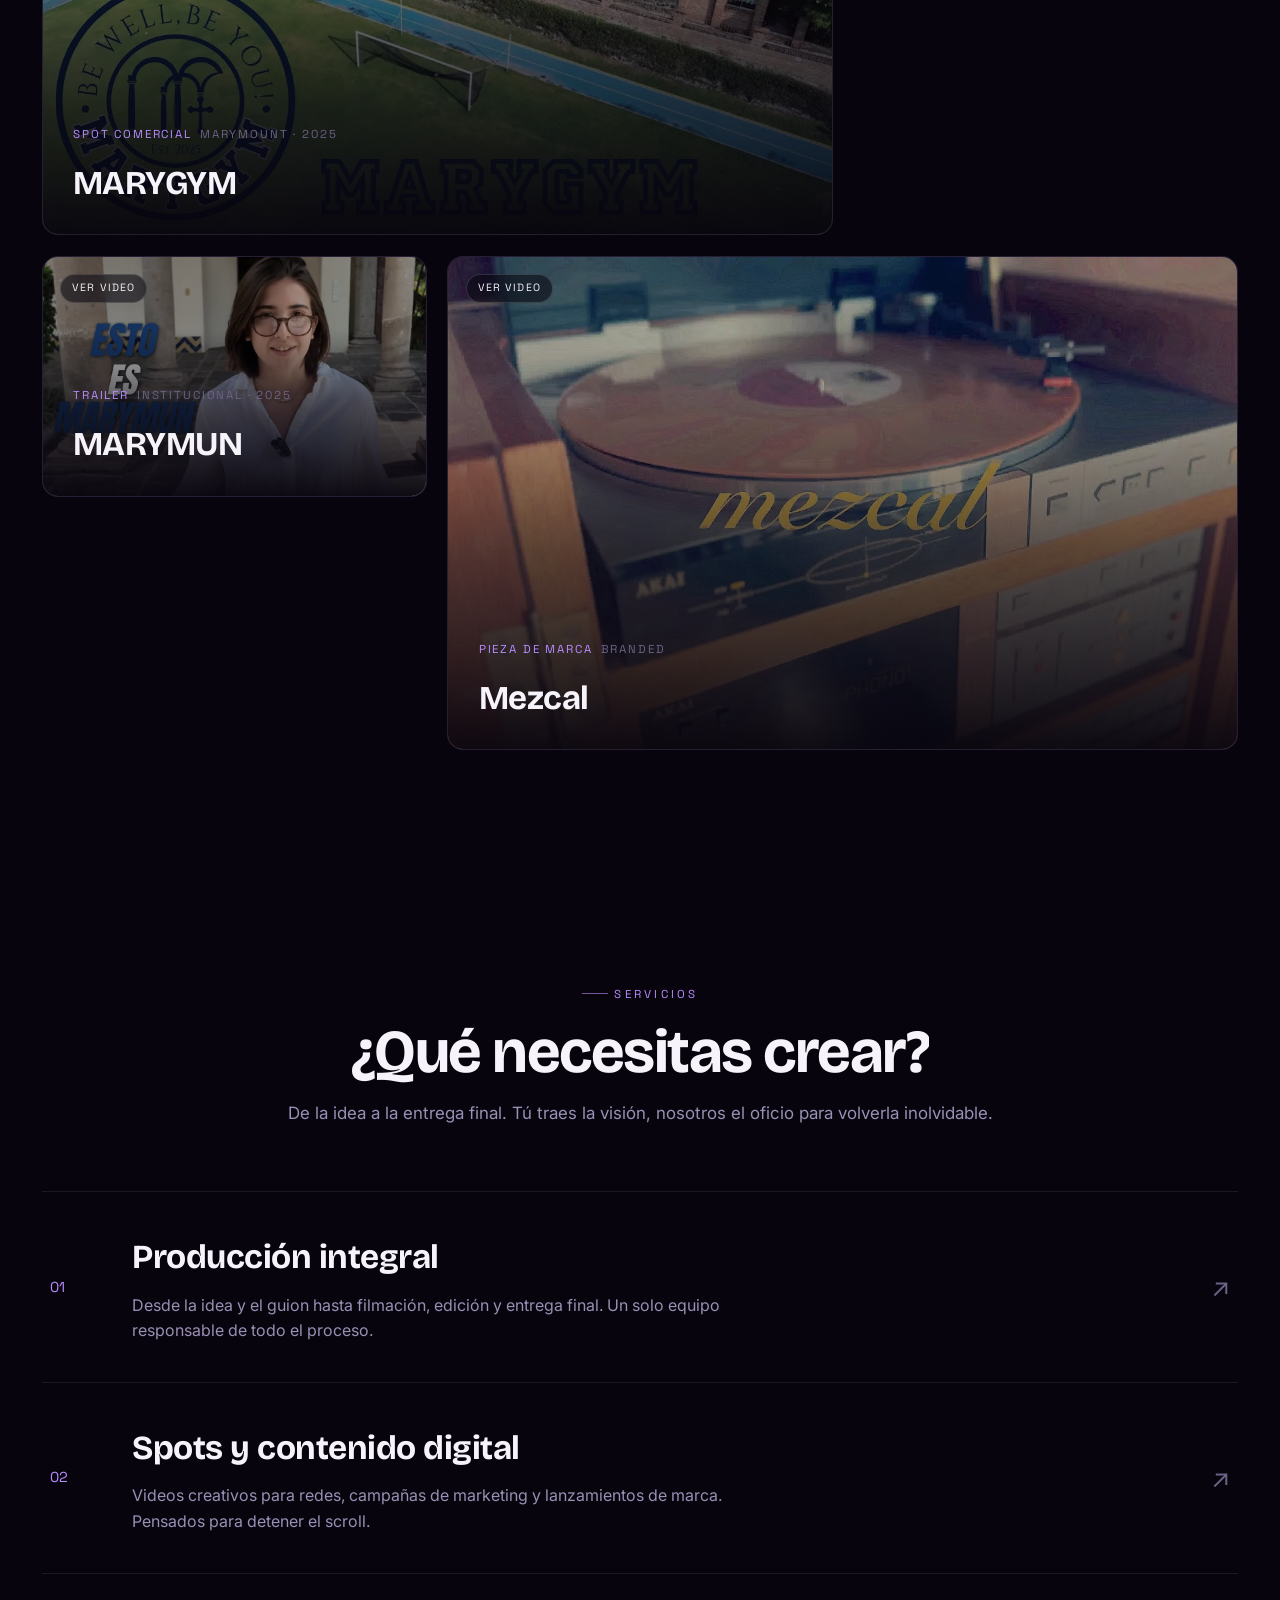
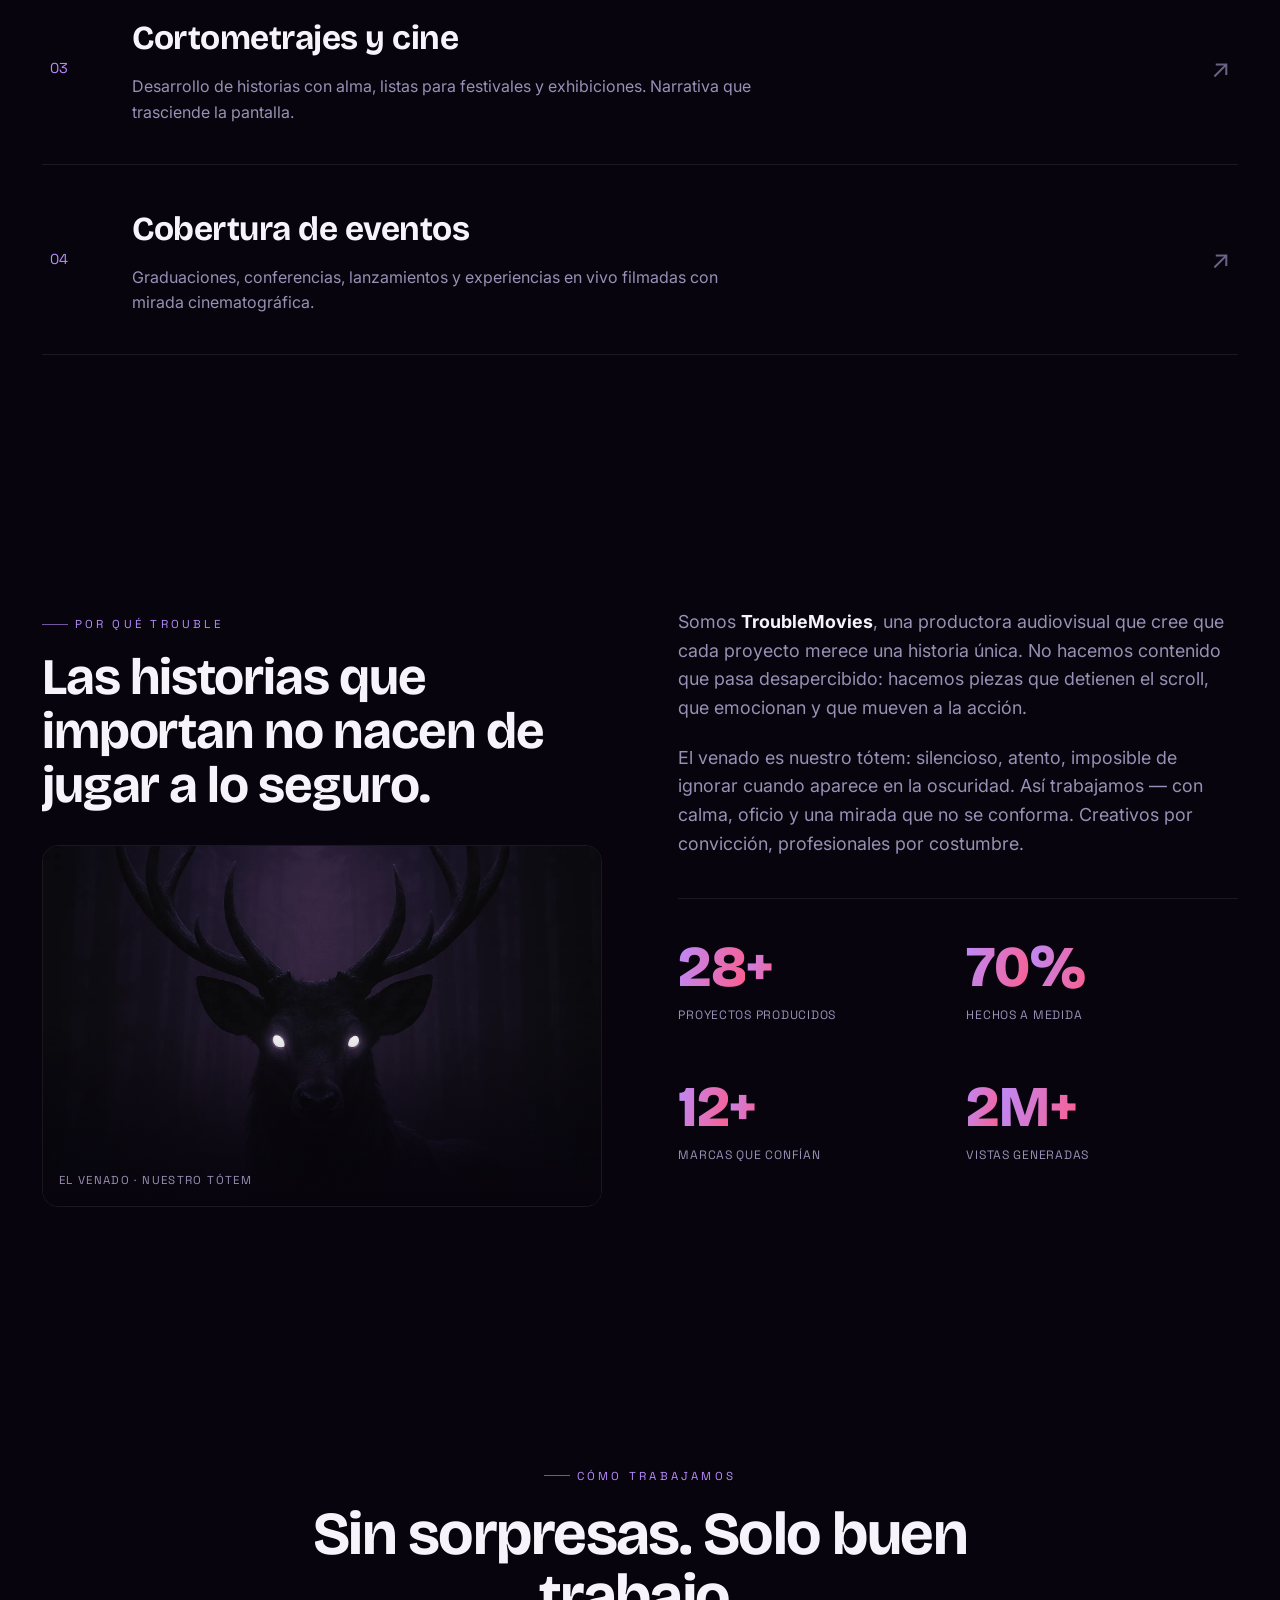
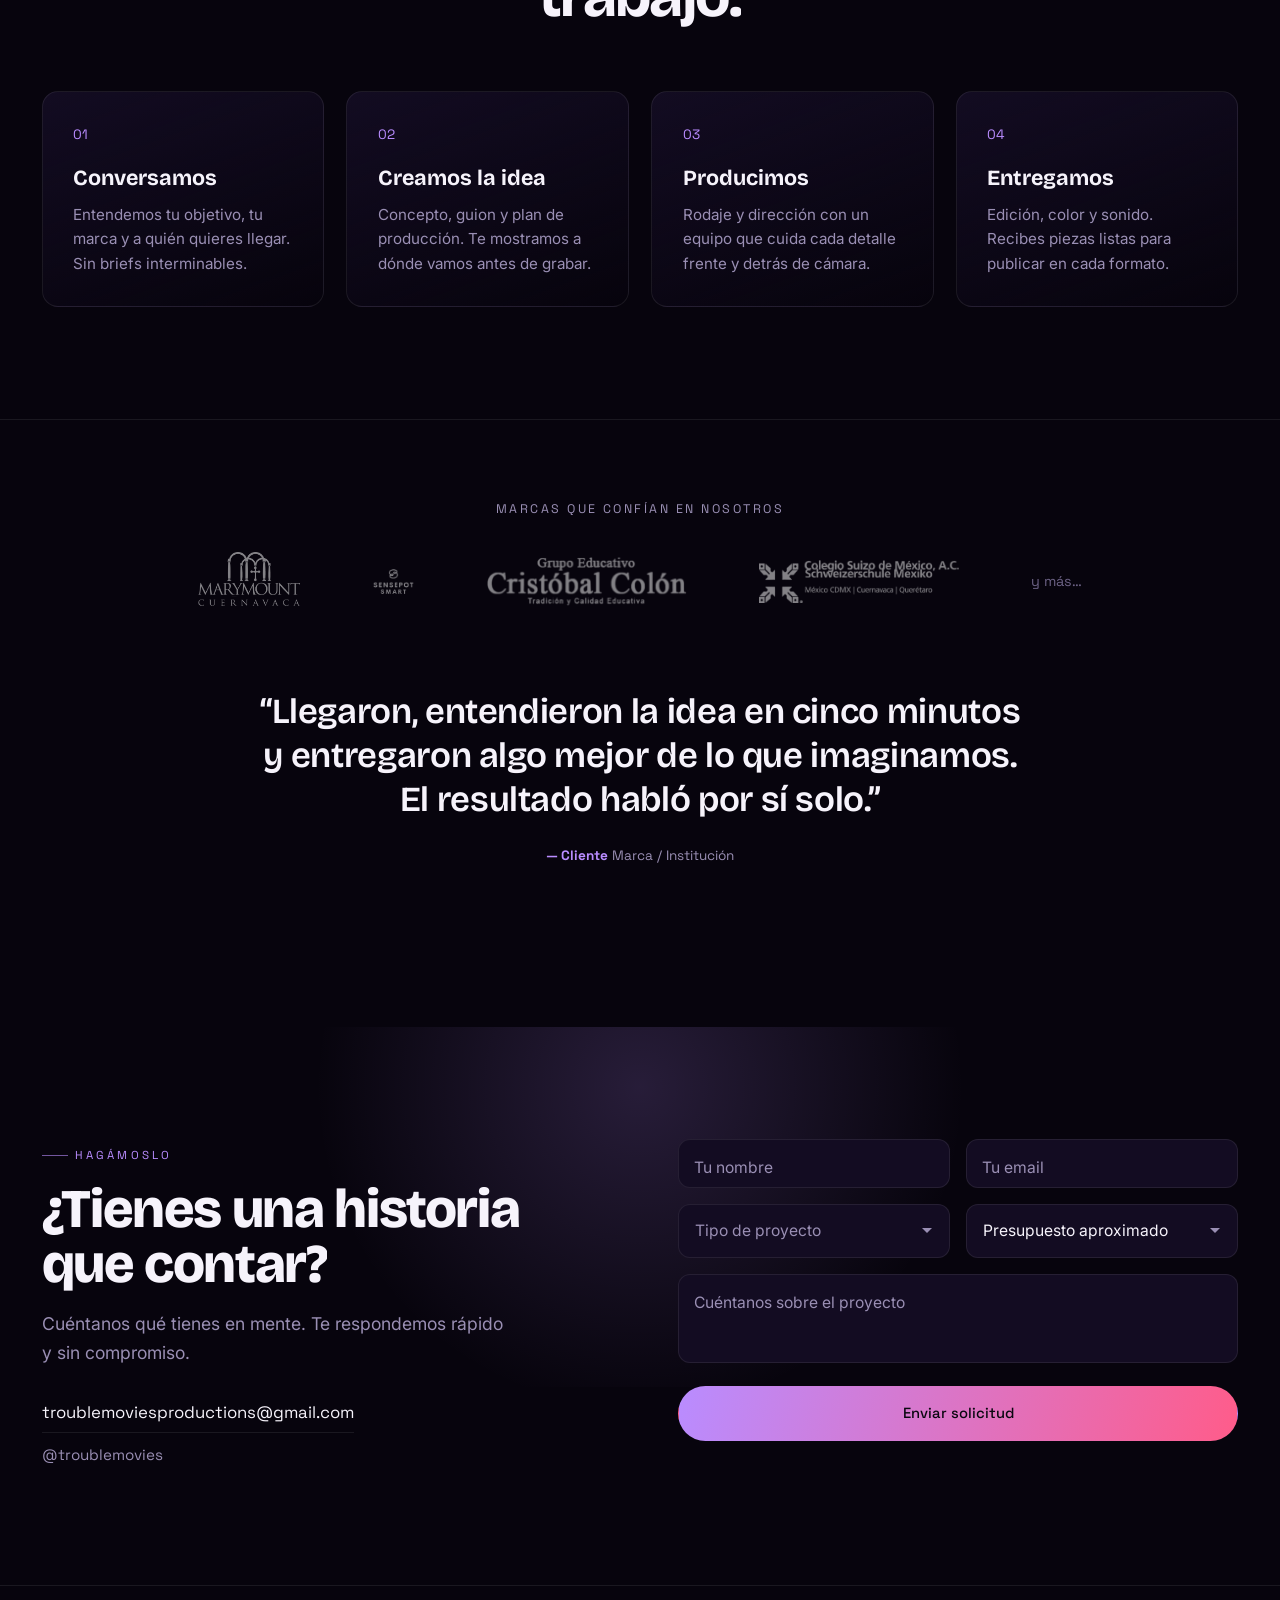
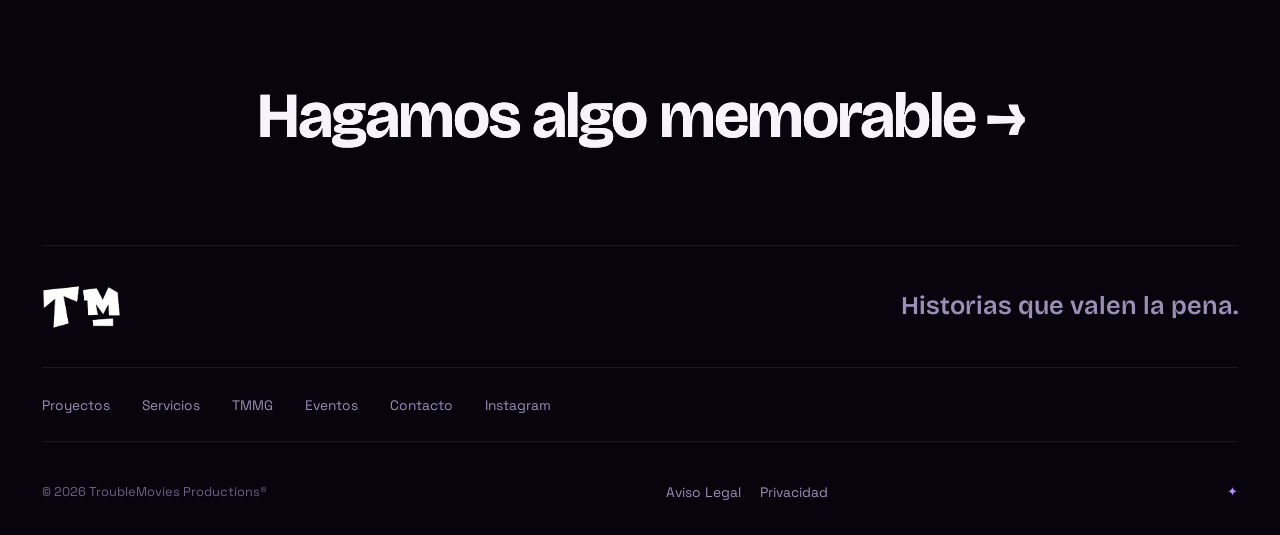
==== commit e15e5b7c: "index: seccion de clientes con los 4 logos reales, mas grandes - Agrega Grupo Educativo Cristobal Co" ====
--- a/index.html
+++ b/index.html
@@ -194,8 +194,10 @@
 <section class="clients">
   <p class="clients__label reveal" data-i18n="clients_label">Marcas que confían en nosotros</p>
   <div class="clients__row reveal">
-    <img src="assets/client-marymount.png" alt="Marymount" loading="lazy" />
-    <img src="assets/client-sensepot.png" alt="Sensepot" loading="lazy" />
+    <img src="assets/client-marymount.png" alt="Marymount Cuernavaca" loading="lazy" />
+    <img src="assets/client-sensepot.png" alt="Sensepot Smart" loading="lazy" />
+    <img src="assets/client-cristobal-colon.png" alt="Grupo Educativo Cristóbal Colón" loading="lazy" />
+    <img src="assets/client-colegio-suizo.png" alt="Colegio Suizo de México" loading="lazy" />
     <span class="clients__more" data-i18n="clients_more">y más…</span>
   </div>
   <figure class="quote reveal">
--- a/styles.css
+++ b/styles.css
@@ -230,7 +230,7 @@
 .clients{ max-width:var(--max); margin:0 auto; padding:clamp(3rem,7vw,5rem) clamp(1.2rem,5vw,2.6rem); text-align:center; border-top:1px solid var(--line); }
 .clients__label{ font-family:var(--mono); font-size:.78rem; letter-spacing:.2em; text-transform:uppercase; color:var(--muted); margin-bottom:2rem; }
 .clients__row{ display:flex; align-items:center; justify-content:center; gap:clamp(2rem,6vw,4.5rem); flex-wrap:wrap; }
-.clients__row img{ height:42px; width:auto; object-fit:contain; filter:grayscale(1) brightness(0) invert(1); opacity:.5; transition:opacity .4s,filter .4s; }
+.clients__row img{ height:58px; width:auto; max-width:200px; object-fit:contain; filter:grayscale(1) brightness(0) invert(1); opacity:.5; transition:opacity .4s,filter .4s; }
 .clients__row img:hover{ opacity:1; filter:none; }
 .clients__more{ font-family:var(--mono); color:var(--muted-dim); font-size:.9rem; }
 .quote{ max-width:780px; margin:clamp(3rem,7vw,5rem) auto 0; }
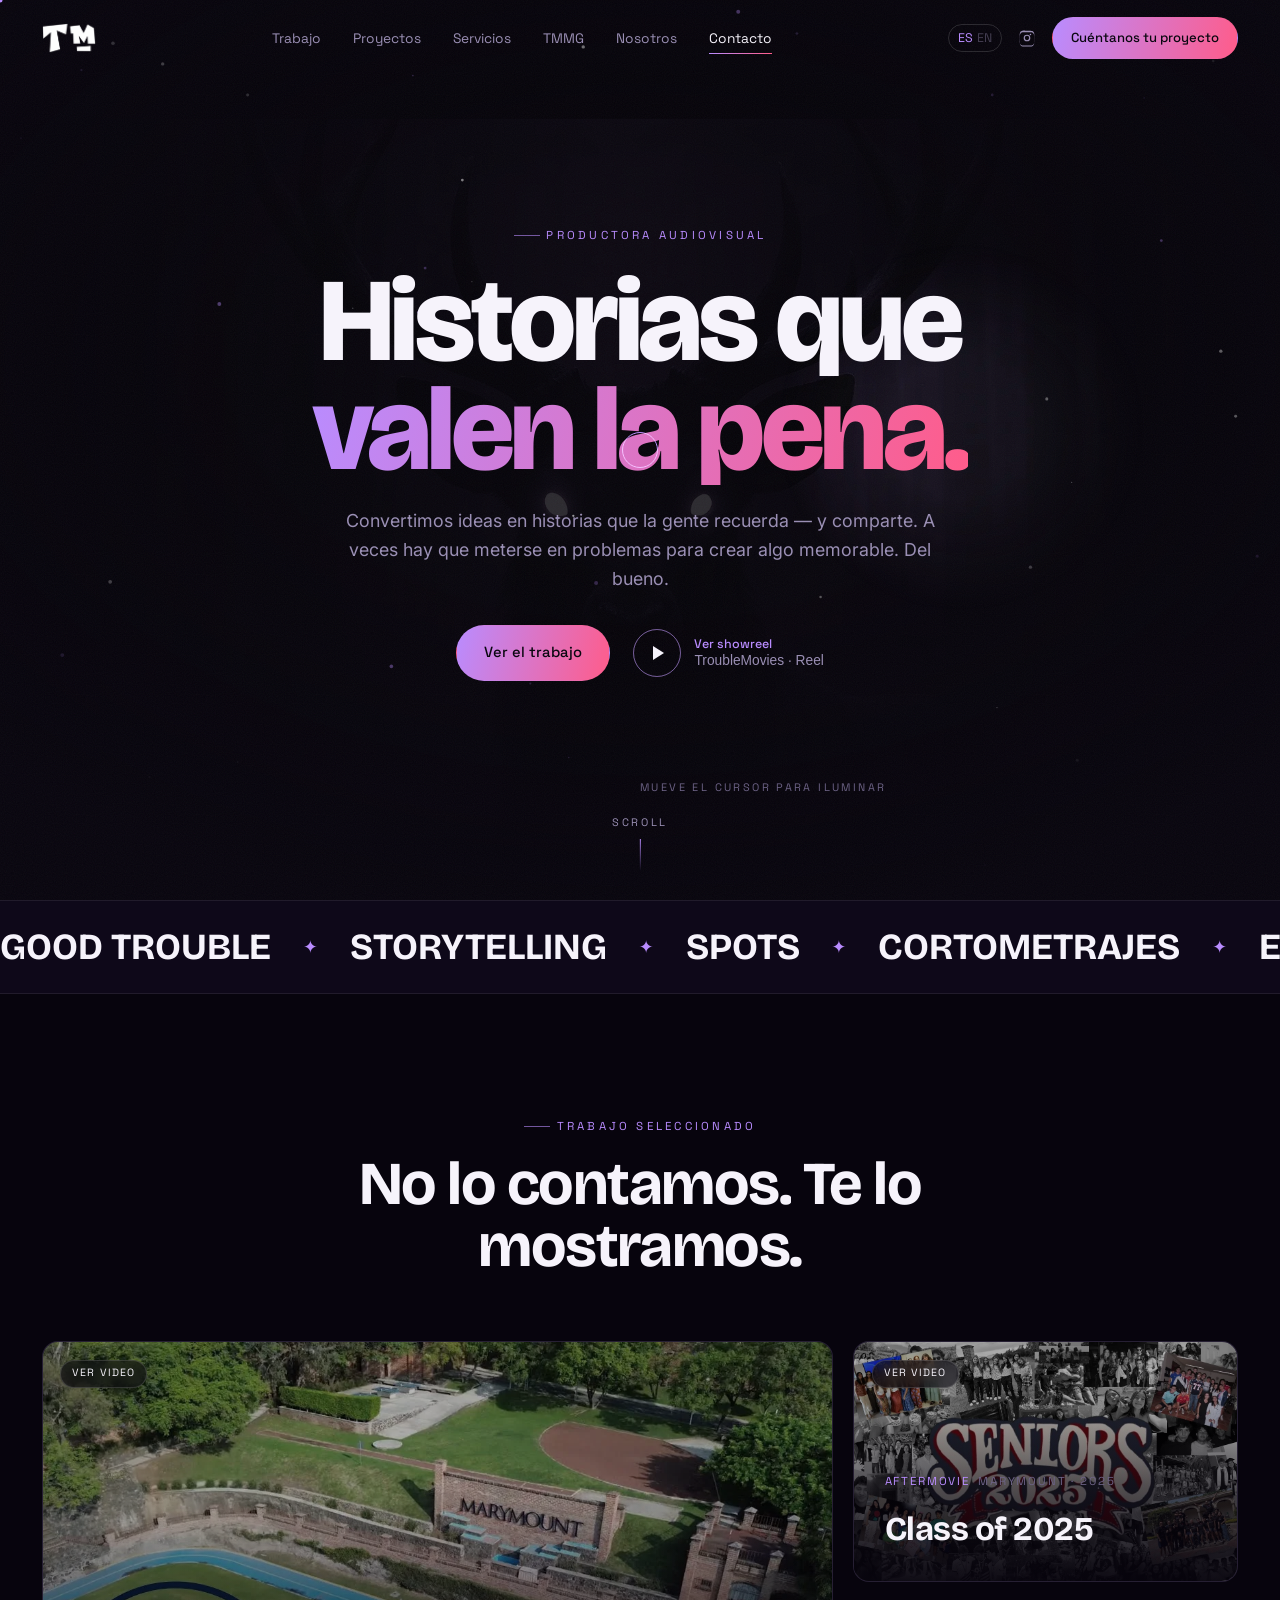
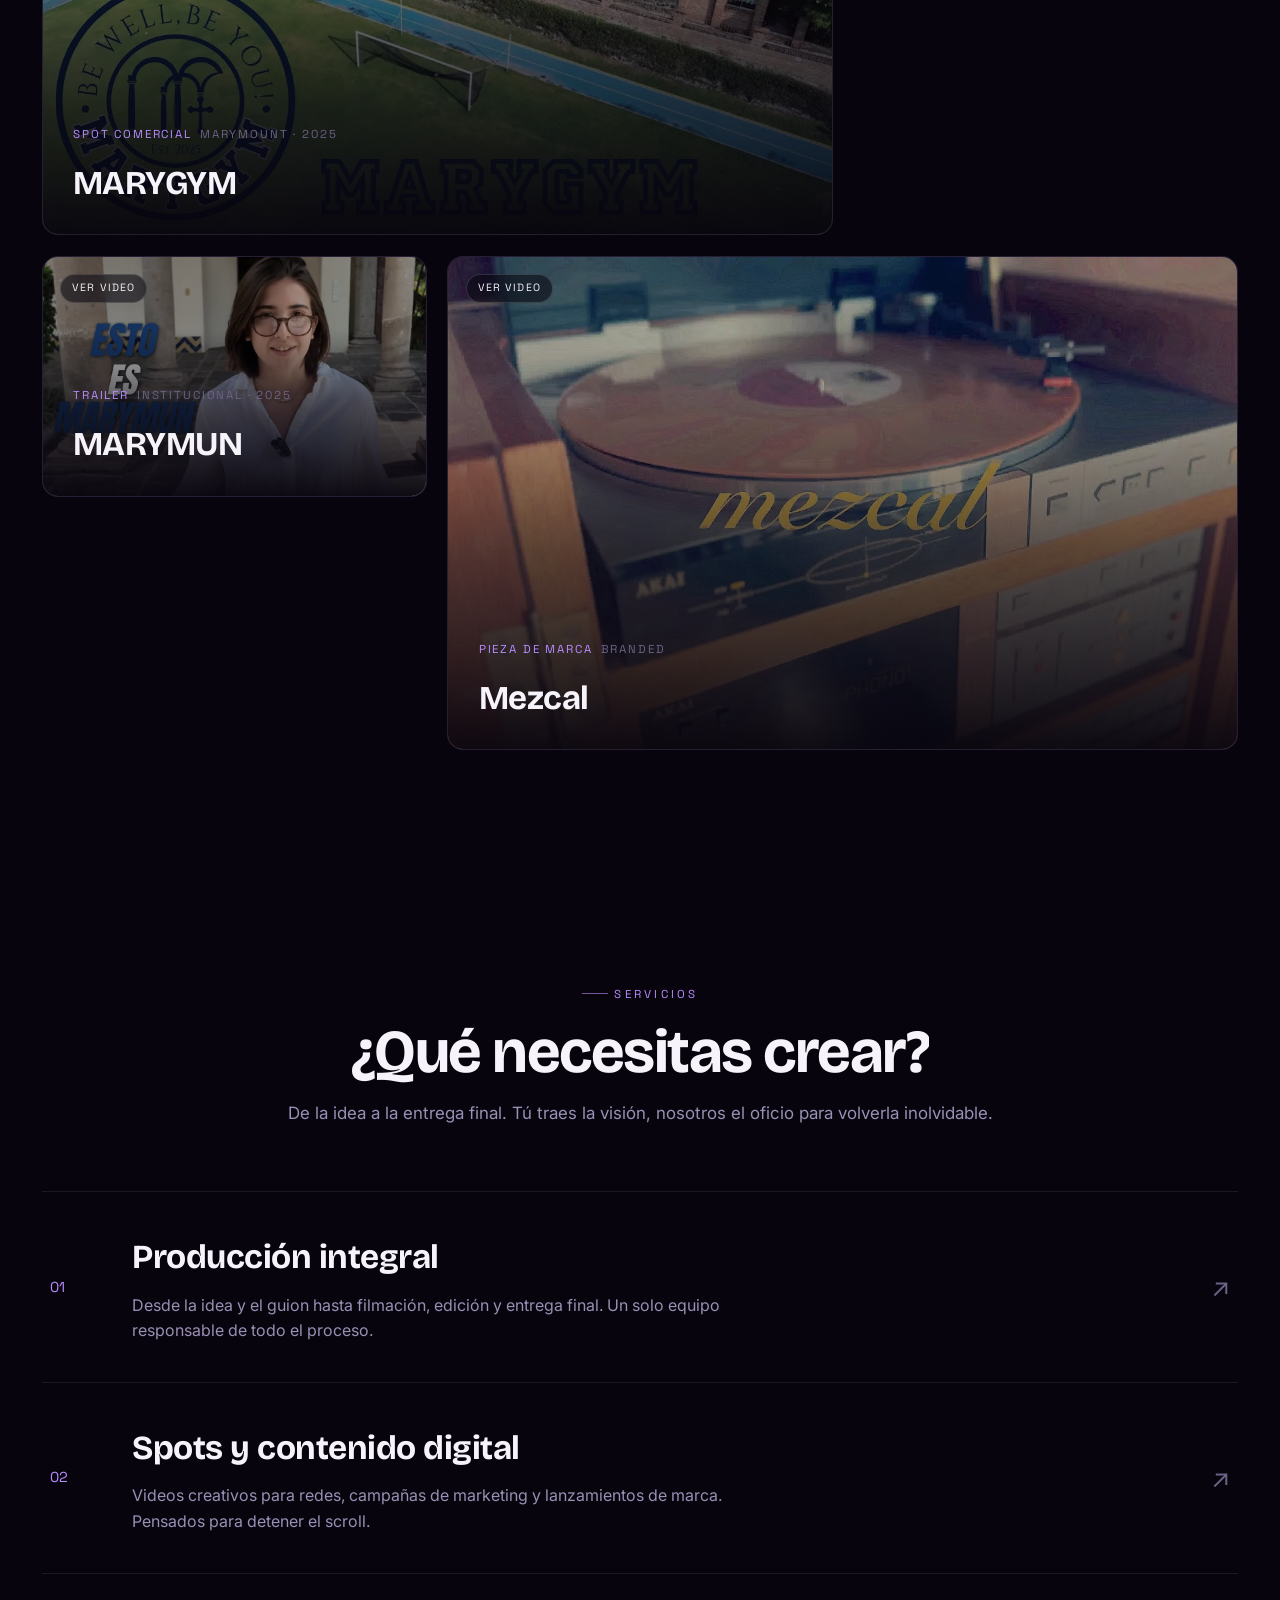
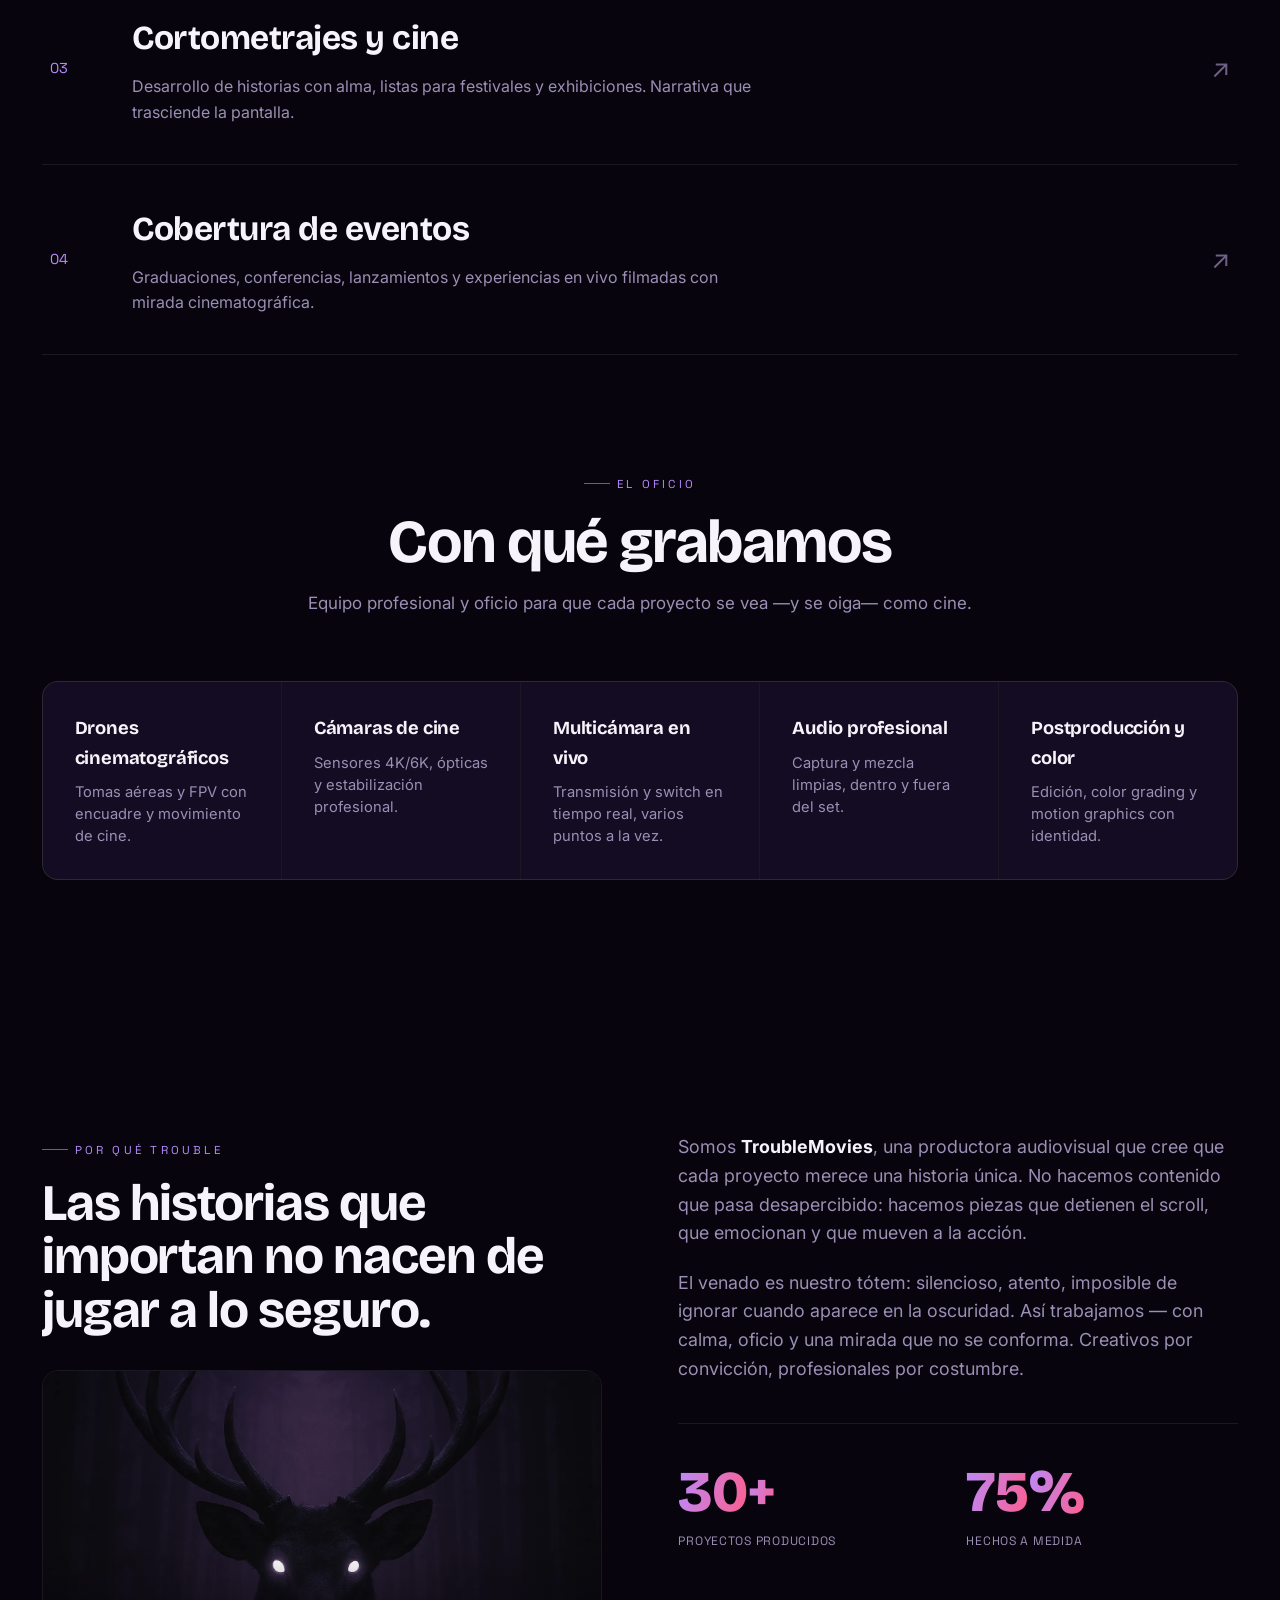
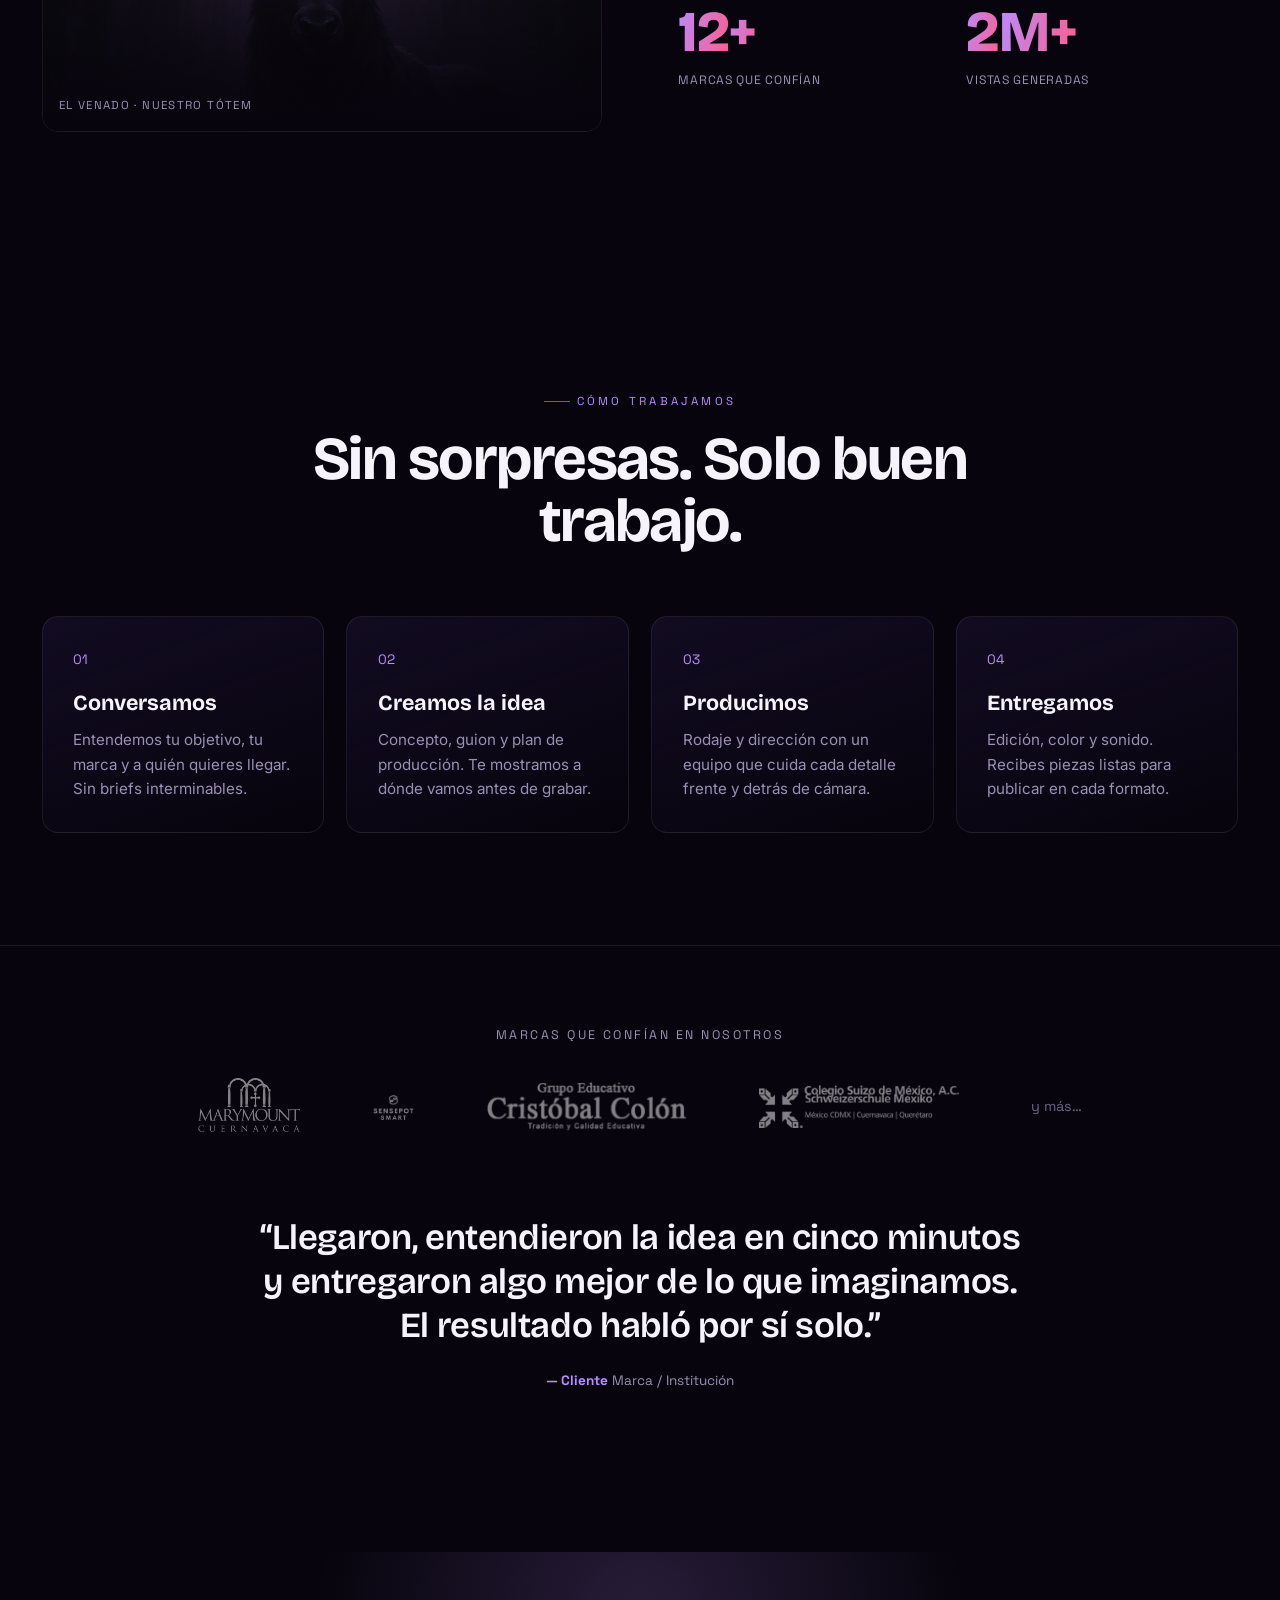
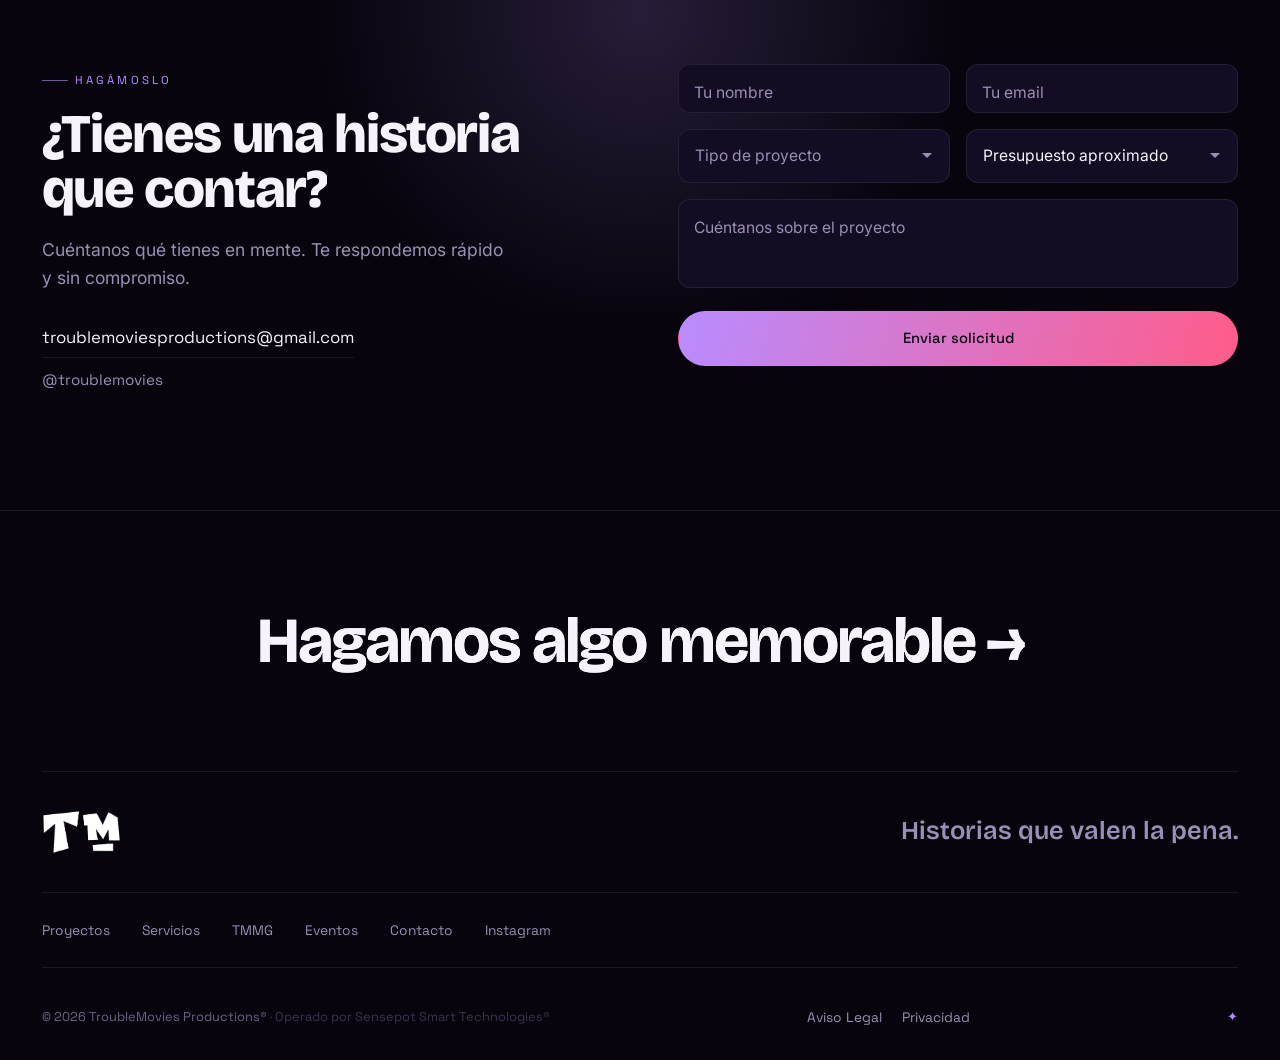
==== commit 32149fba: "home: showreel + franja de equipo + nota de operador en footer - Showreel: el boton del hero ahora r" ====
--- a/index.html
+++ b/index.html
@@ -92,7 +92,7 @@
       <a href="#work" class="btn magnetic" data-i18n="hero_work">Ver el trabajo</a>
       <button class="hero__reel magnetic" id="reelBtn" data-cursor="play">
         <span class="hero__reel-ring"><span class="hero__reel-tri"></span></span>
-        <span class="hero__reel-txt"><b data-i18n="hero_reel_k">Último proyecto</b><i>MARYGYM · Spot 2025</i></span>
+        <span class="hero__reel-txt"><b data-i18n="hero_reel_k">Ver showreel</b><i data-i18n="hero_reel_v">TroubleMovies · Reel</i></span>
       </button>
     </div>
   </div>
@@ -149,6 +149,22 @@
   </div>
 </section>
 
+<!-- ============ GEAR / CAPABILITIES ============ -->
+<section class="gear" id="gear">
+  <div class="section__head">
+    <p class="eyebrow reveal"><span data-i18n="gear_eyebrow">El oficio</span></p>
+    <h2 class="section__title reveal" data-split data-i18n="gear_title">Con qué grabamos</h2>
+    <p class="section__lead reveal" data-i18n="gear_lead">Equipo profesional y oficio para que cada proyecto se vea —y se oiga— como cine.</p>
+  </div>
+  <div class="gear__grid">
+    <div class="gear__item reveal"><h3 data-i18n="g1_t">Drones cinematográficos</h3><p data-i18n="g1_d">Tomas aéreas y FPV con encuadre y movimiento de cine.</p></div>
+    <div class="gear__item reveal"><h3 data-i18n="g2_t">Cámaras de cine</h3><p data-i18n="g2_d">Sensores 4K/6K, ópticas y estabilización profesional.</p></div>
+    <div class="gear__item reveal"><h3 data-i18n="g3_t">Multicámara en vivo</h3><p data-i18n="g3_d">Transmisión y switch en tiempo real, varios puntos a la vez.</p></div>
+    <div class="gear__item reveal"><h3 data-i18n="g4_t">Audio profesional</h3><p data-i18n="g4_d">Captura y mezcla limpias, dentro y fuera del set.</p></div>
+    <div class="gear__item reveal"><h3 data-i18n="g5_t">Postproducción y color</h3><p data-i18n="g5_d">Edición, color grading y motion graphics con identidad.</p></div>
+  </div>
+</section>
+
 <!-- ============ ABOUT / WHY TROUBLE ============ -->
 <section class="about" id="about">
   <div class="about__grid">
@@ -269,7 +285,7 @@
     <a href="https://instagram.com/troublemovies" target="_blank" rel="noopener">Instagram</a>
   </div>
   <div class="footer__bottom">
-    <span>© <span id="year"></span> TroubleMovies Productions®</span>
+    <span>© <span id="year"></span> TroubleMovies Productions® <span style="opacity:.5">· Operado por Sensepot Smart Technologies®</span></span>
     <span class="footer__links" style="margin:0;padding:0;border:0;gap:1.2rem">
       <a href="legal.html" data-i18n="nav_legal">Aviso Legal</a>
       <a href="privacidad.html" data-i18n="nav_privacy">Privacidad</a>
--- a/styles.css
+++ b/styles.css
@@ -196,6 +196,16 @@
 .svc__body p{ color:var(--muted); margin-top:.5rem; max-width:62ch; font-size:1rem; }
 .svc__arrow{ margin-left:auto; font-size:1.6rem; color:var(--muted-dim); transition:transform .45s var(--ease),color .45s; flex:none; }
 .svc__item:hover .svc__arrow{ transform:translate(6px,-6px); color:var(--violet); }
+
+/* ===================================================================
+   GEAR / CAPABILITIES
+=================================================================== */
+.gear{ max-width:var(--max); margin:0 auto; padding:0 clamp(1.2rem,5vw,2.6rem) clamp(4rem,9vw,7rem); }
+.gear__grid{ display:grid; grid-template-columns:repeat(auto-fit,minmax(180px,1fr)); gap:1px; background:var(--line); border:1px solid var(--line); border-radius:16px; overflow:hidden; }
+.gear__item{ background:var(--bg-card); padding:clamp(1.4rem,3vw,2rem); transition:background .4s; }
+.gear__item:hover{ background:var(--bg-soft); }
+.gear__item h3{ font-family:var(--display); font-weight:700; font-size:1.15rem; letter-spacing:-.01em; margin-bottom:.5rem; }
+.gear__item p{ color:var(--muted); font-size:.92rem; line-height:1.5; }
 
 /* ===================================================================
    ABOUT
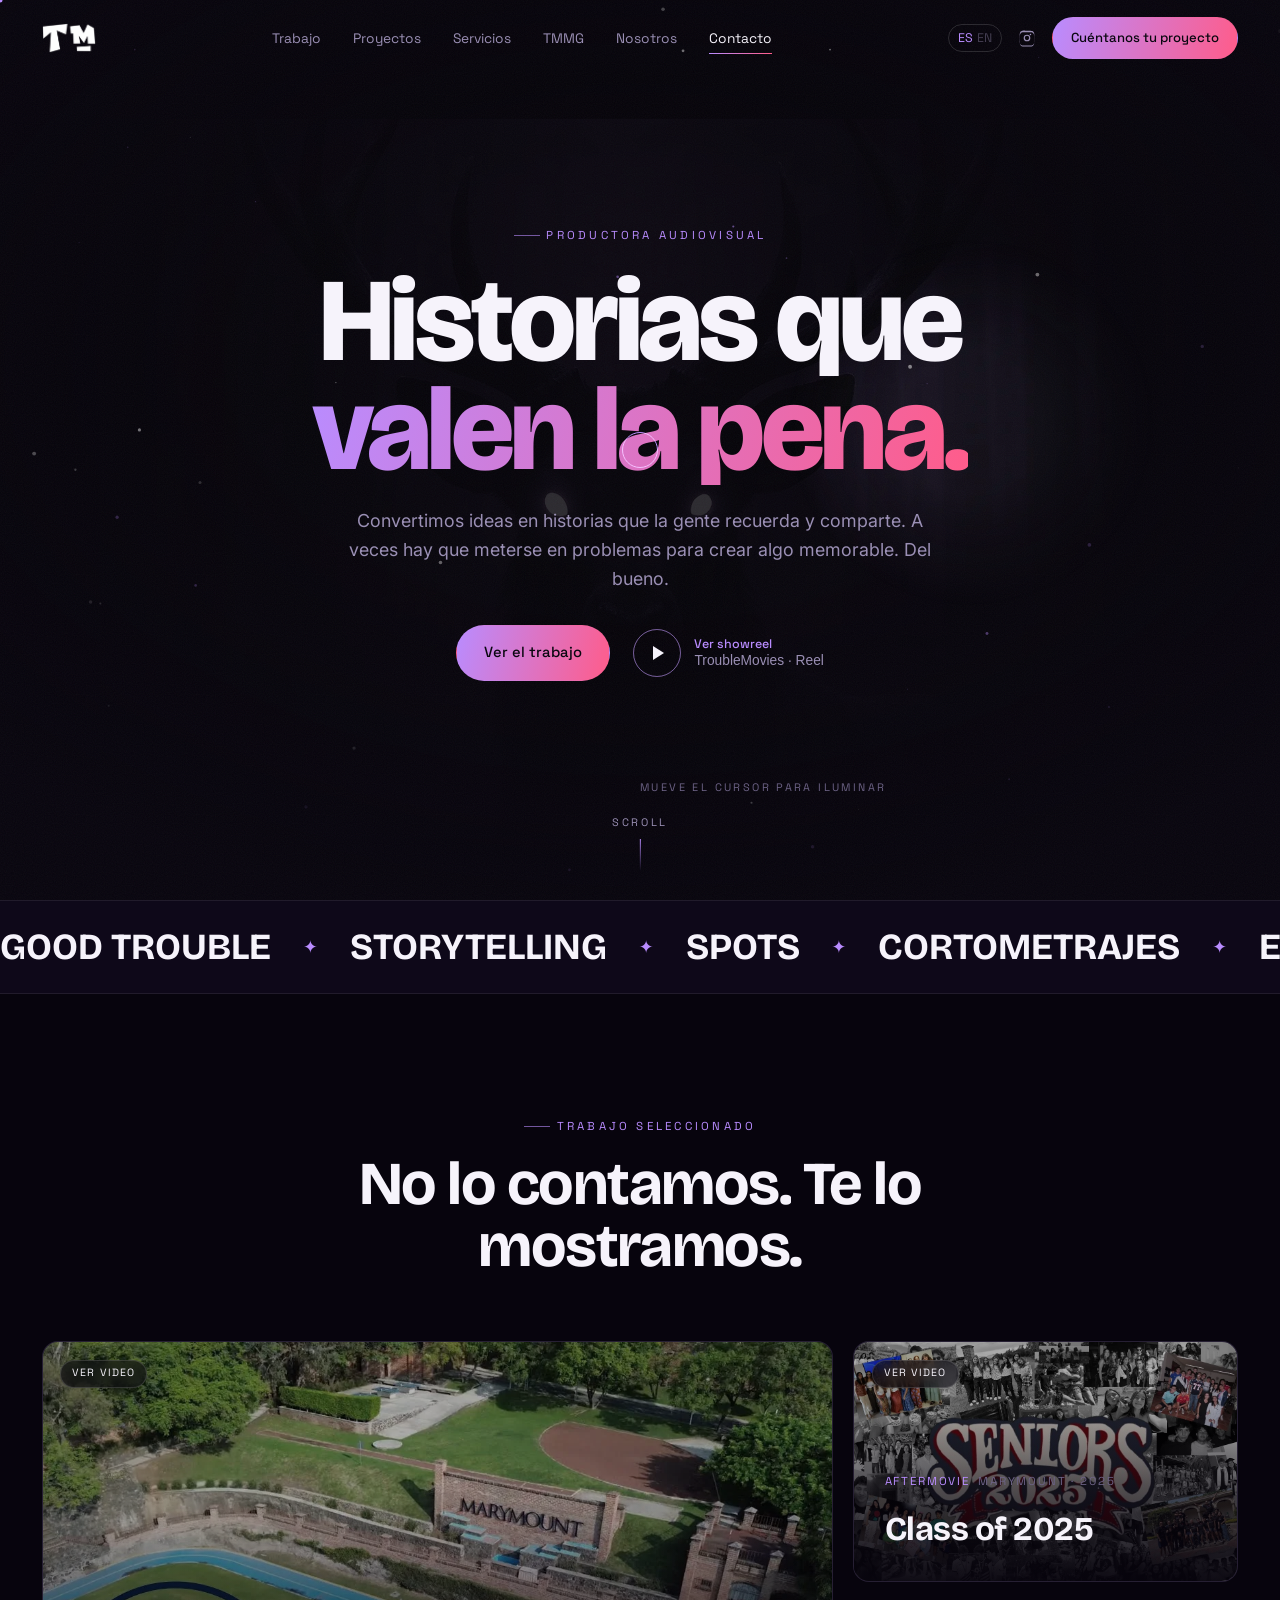
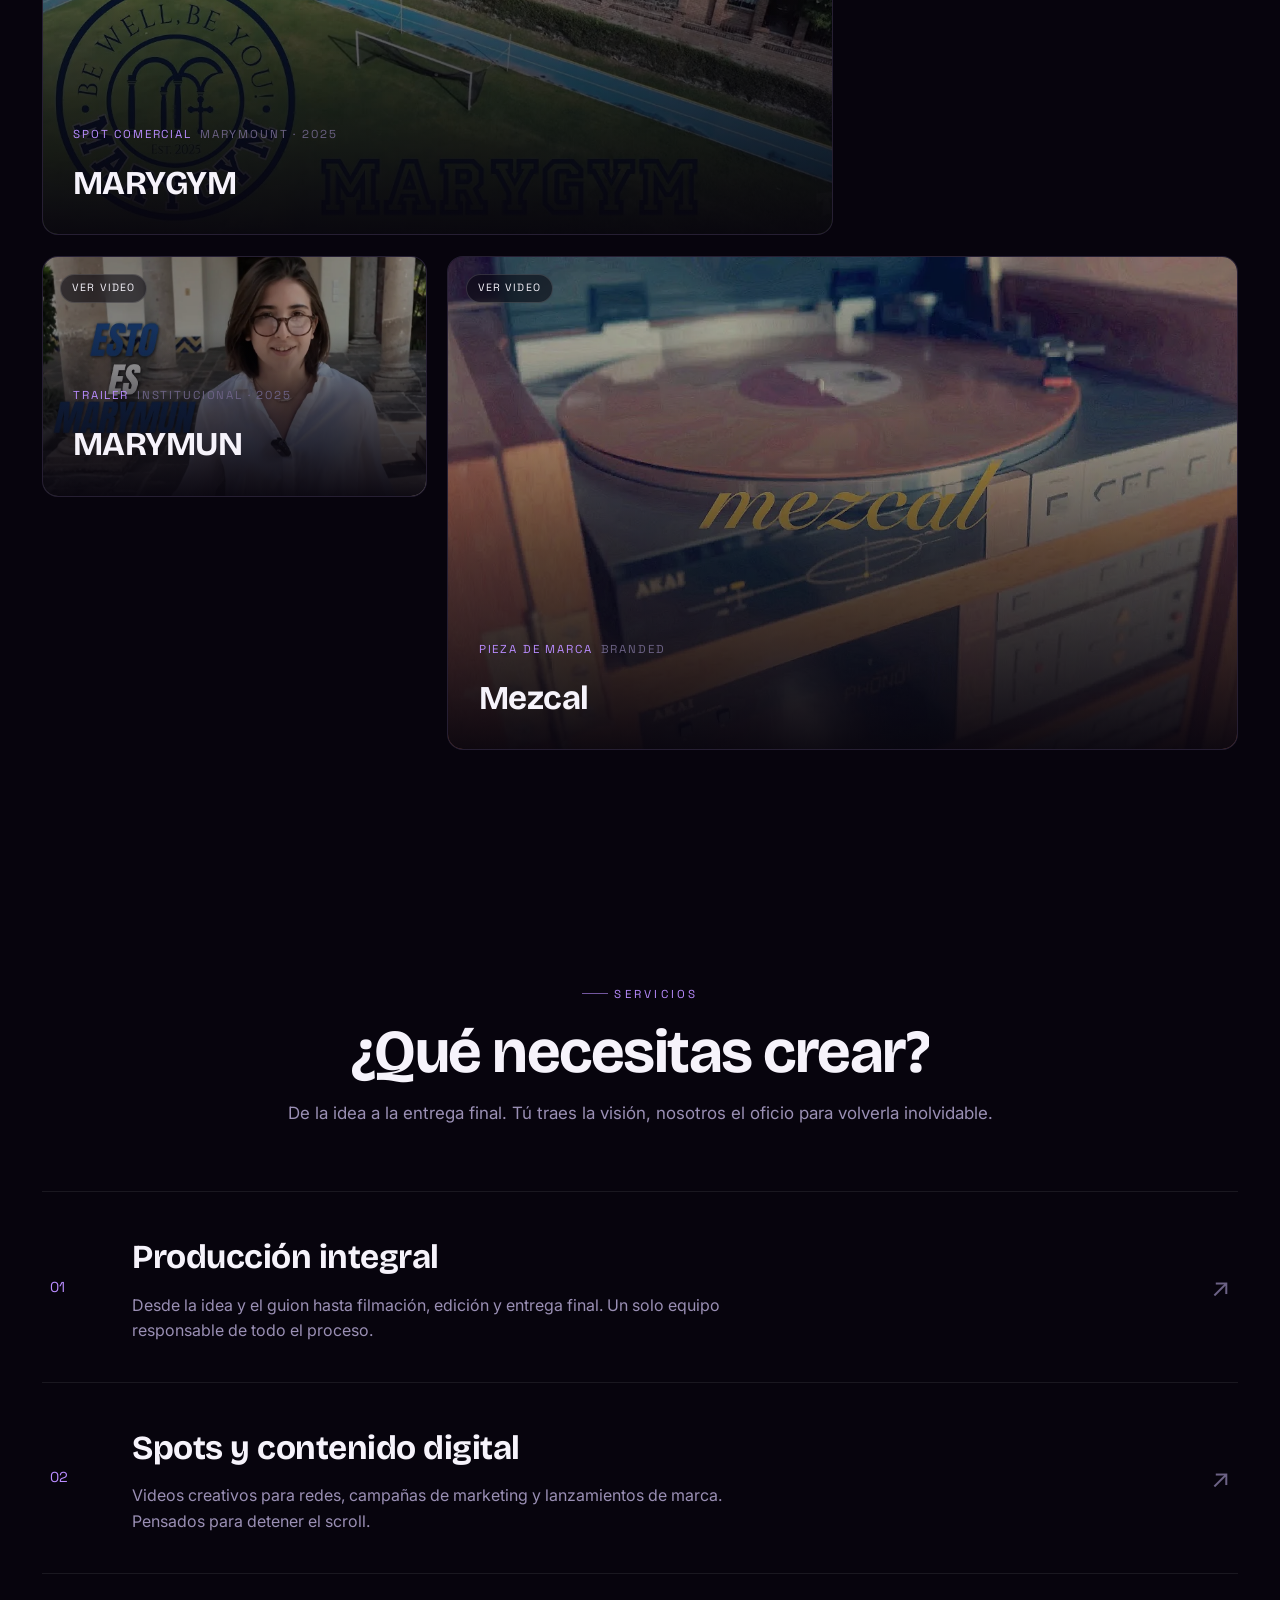
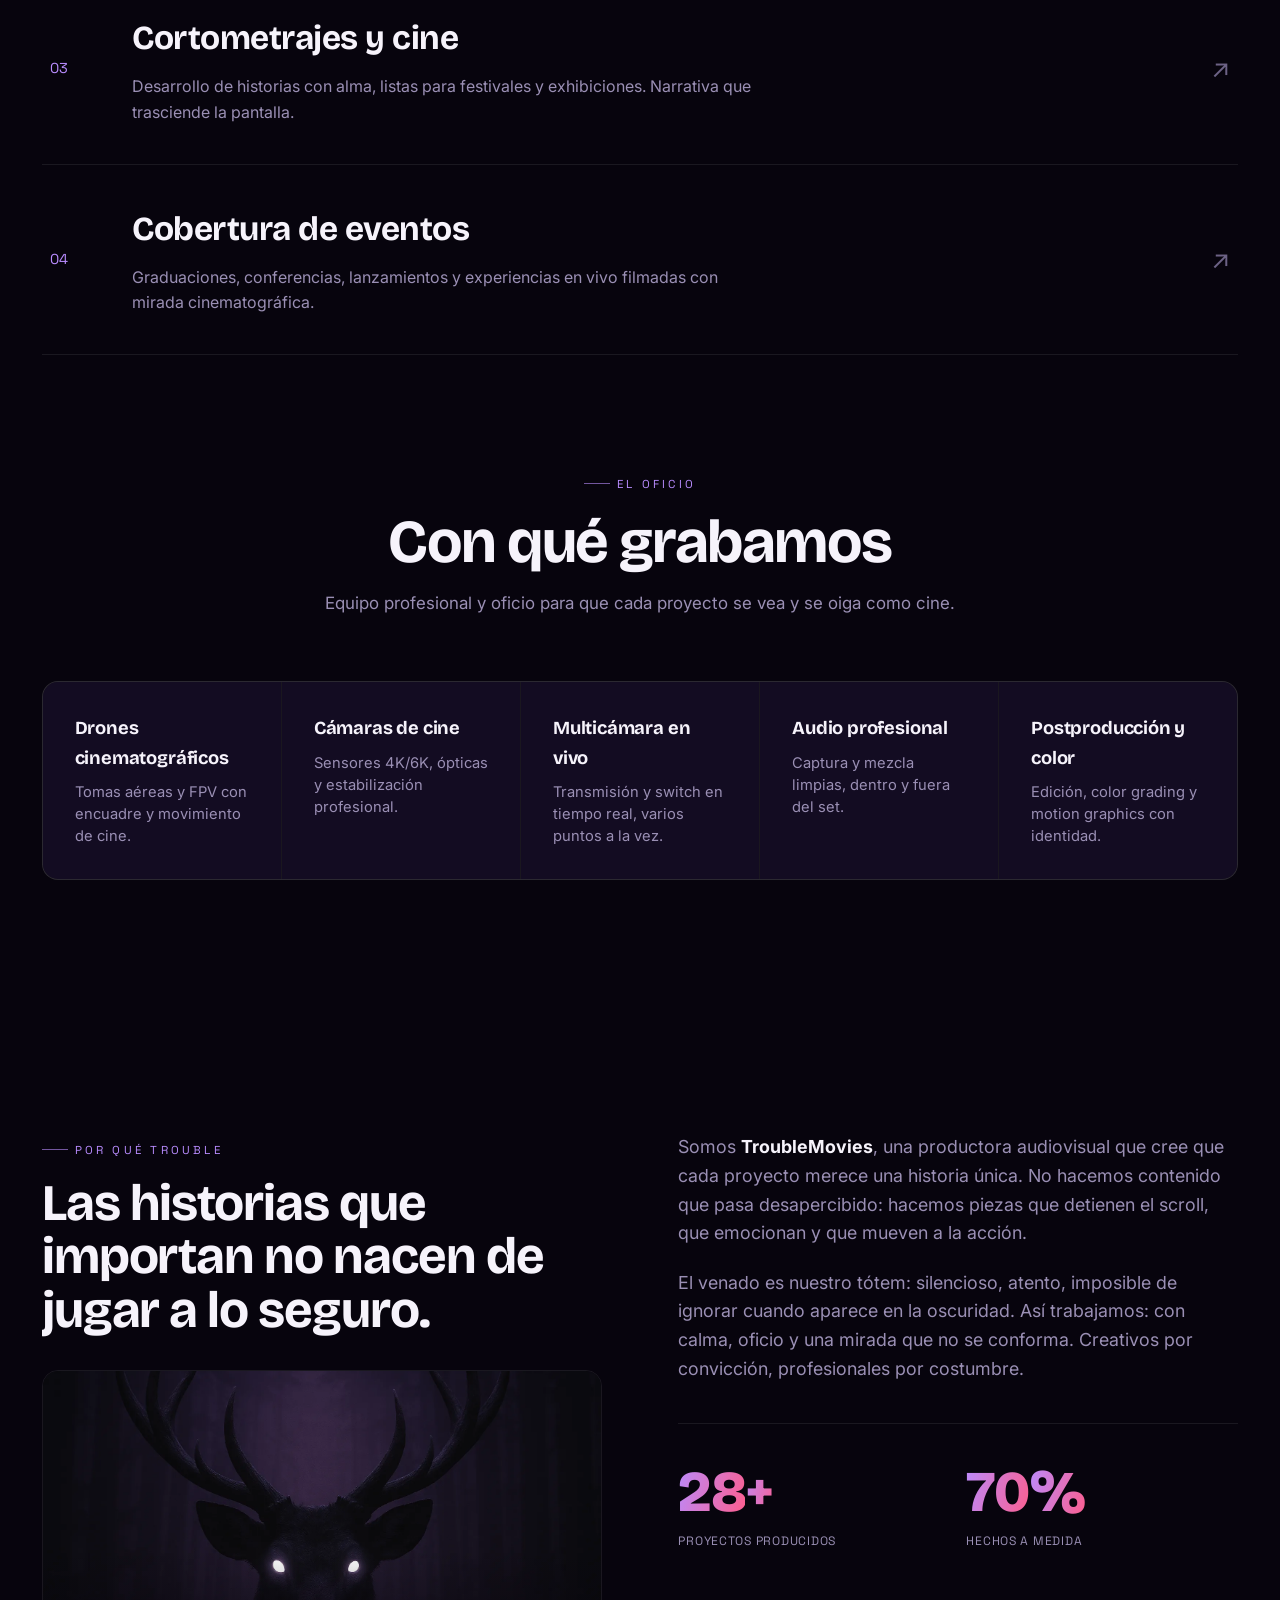
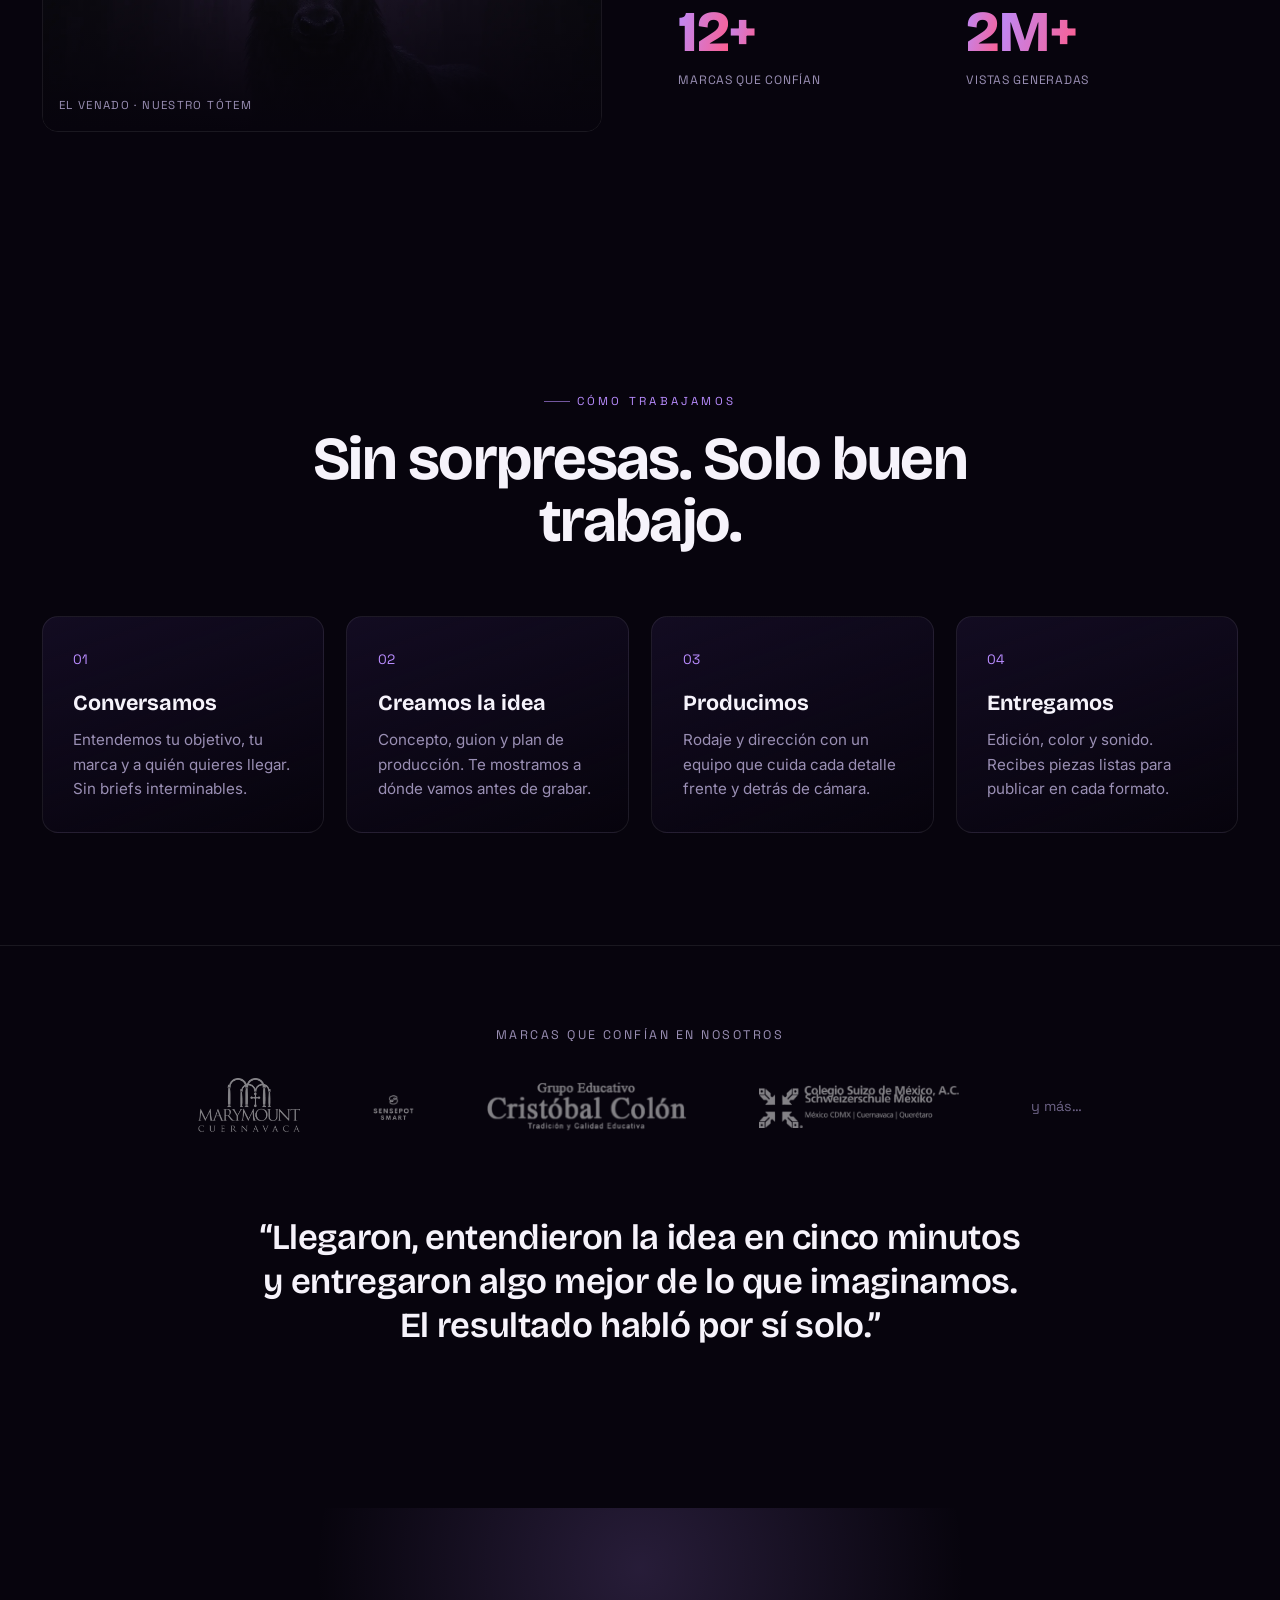
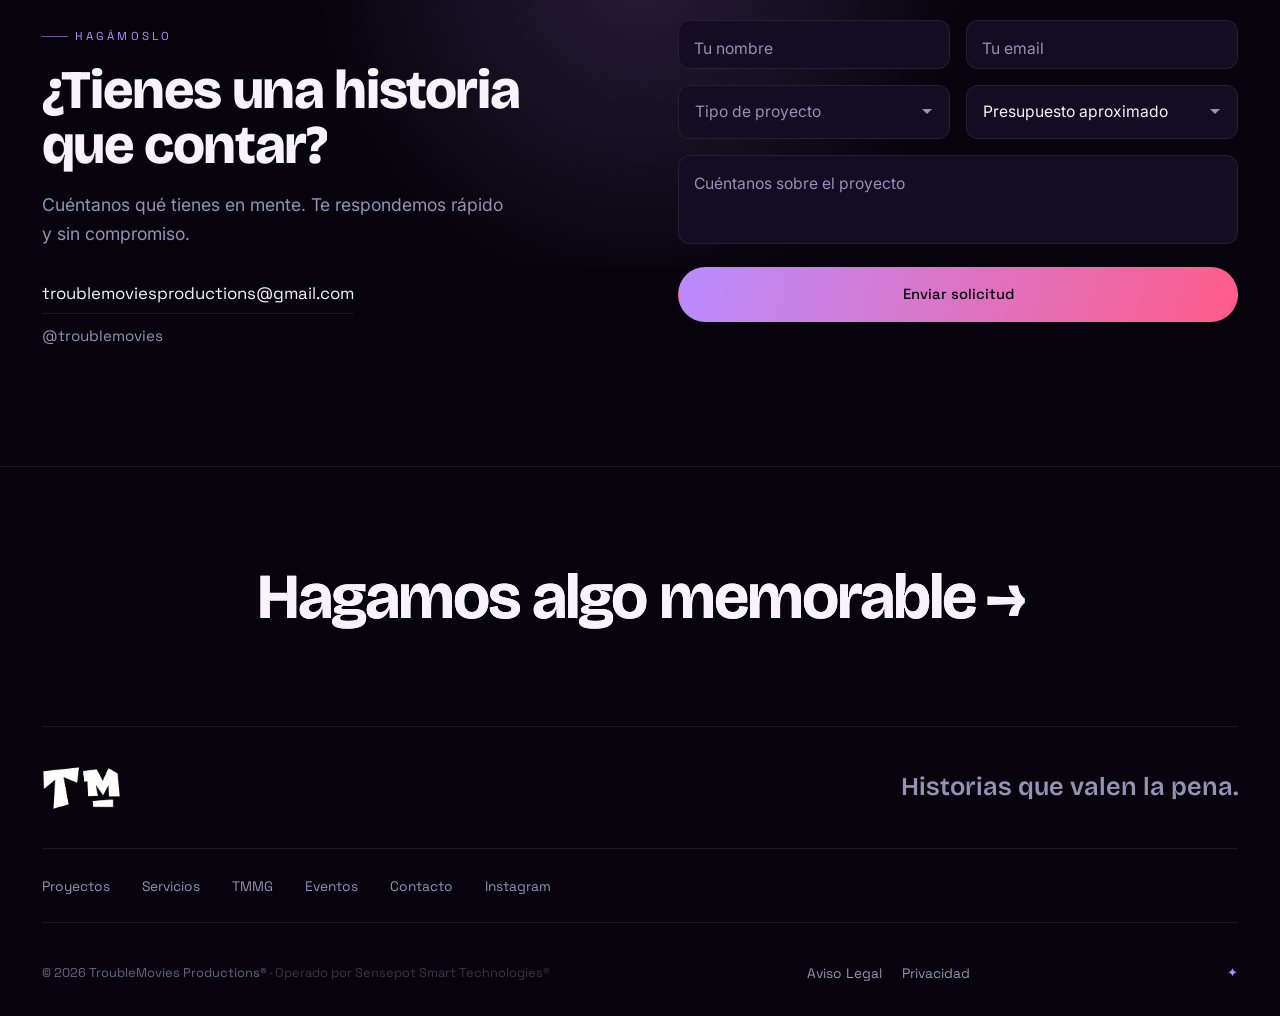
==== commit 04b84420: "movil: pule hero (venado sin borde recortado), arregla steps que se cortaban y quita guiones largos " ====
--- a/index.html
+++ b/index.html
@@ -3,11 +3,11 @@
 <head>
 <meta charset="UTF-8" />
 <meta name="viewport" content="width=device-width, initial-scale=1.0, viewport-fit=cover" />
-<title>TroubleMovies — Historias que valen la pena</title>
+<title>TroubleMovies · Historias que valen la pena</title>
 <meta name="description" content="Productora audiovisual. Convertimos ideas en historias que la gente recuerda y comparte. Spots, cortometrajes, contenido digital y cobertura de eventos." />
 <meta name="theme-color" content="#07040d" />
 
-<meta property="og:title" content="TroubleMovies — Historias que valen la pena" />
+<meta property="og:title" content="TroubleMovies · Historias que valen la pena" />
 <meta property="og:description" content="Productora audiovisual creativa. Spots, cortos, contenido digital y eventos." />
 <meta property="og:type" content="website" />
 <meta property="og:image" content="assets/yt-seniors.jpg" />
@@ -87,7 +87,7 @@
       <span class="l"><span data-i18n="hero_l1">Historias que</span></span>
       <span class="l"><em data-i18n="hero_l2">valen la pena.</em></span>
     </h1>
-    <p class="hero__sub" data-i18n="hero_sub">Convertimos ideas en historias que la gente recuerda — y comparte. A veces hay que meterse en problemas para crear algo memorable. Del bueno.</p>
+    <p class="hero__sub" data-i18n="hero_sub">Convertimos ideas en historias que la gente recuerda y comparte. A veces hay que meterse en problemas para crear algo memorable. Del bueno.</p>
     <div class="hero__cta">
       <a href="#work" class="btn magnetic" data-i18n="hero_work">Ver el trabajo</a>
       <button class="hero__reel magnetic" id="reelBtn" data-cursor="play">
@@ -154,7 +154,7 @@
   <div class="section__head">
     <p class="eyebrow reveal"><span data-i18n="gear_eyebrow">El oficio</span></p>
     <h2 class="section__title reveal" data-split data-i18n="gear_title">Con qué grabamos</h2>
-    <p class="section__lead reveal" data-i18n="gear_lead">Equipo profesional y oficio para que cada proyecto se vea —y se oiga— como cine.</p>
+    <p class="section__lead reveal" data-i18n="gear_lead">Equipo profesional y oficio para que cada proyecto se vea y se oiga como cine.</p>
   </div>
   <div class="gear__grid">
     <div class="gear__item reveal"><h3 data-i18n="g1_t">Drones cinematográficos</h3><p data-i18n="g1_d">Tomas aéreas y FPV con encuadre y movimiento de cine.</p></div>
@@ -181,7 +181,7 @@
     </div>
     <div class="about__right">
       <p class="reveal" data-i18n="about_p1">Somos <b>TroubleMovies</b>, una productora audiovisual que cree que cada proyecto merece una historia única. No hacemos contenido que pasa desapercibido: hacemos piezas que detienen el scroll, que emocionan y que mueven a la acción.</p>
-      <p class="reveal" data-i18n="about_p2">El venado es nuestro tótem: silencioso, atento, imposible de ignorar cuando aparece en la oscuridad. Así trabajamos — con calma, oficio y una mirada que no se conforma. Creativos por convicción, profesionales por costumbre.</p>
+      <p class="reveal" data-i18n="about_p2">El venado es nuestro tótem: silencioso, atento, imposible de ignorar cuando aparece en la oscuridad. Así trabajamos: con calma, oficio y una mirada que no se conforma. Creativos por convicción, profesionales por costumbre.</p>
       <div class="stats">
         <div class="stat reveal"><span class="stat__num" data-count="40">0</span><span class="stat__plus">+</span><p data-i18n="stat_1">Proyectos producidos</p></div>
         <div class="stat reveal"><span class="stat__num" data-count="100">0</span><span class="stat__plus">%</span><p data-i18n="stat_2">Hechos a medida</p></div>
@@ -218,7 +218,6 @@
   </div>
   <figure class="quote reveal">
     <blockquote data-i18n="quote_text">“Llegaron, entendieron la idea en cinco minutos y entregaron algo mejor de lo que imaginamos. El resultado habló por sí solo.”</blockquote>
-    <figcaption><b>— Cliente</b> <span data-i18n="quote_who">Marca / Institución</span></figcaption>
   </figure>
 </section>
 
--- a/styles.css
+++ b/styles.css
@@ -312,7 +312,7 @@
 =================================================================== */
 @media (max-width:900px){
   .about__grid,.contact__inner{ grid-template-columns:1fr; }
-  .steps{ grid-template-columns:repeat(2,1fr); }
+  .steps{ grid-template-columns:repeat(2,minmax(0,1fr)); }
 }
 @media (max-width:760px){
   .nav__links{ position:fixed; inset:0 0 0 auto; width:min(82vw,330px); background:var(--bg-soft); flex-direction:column; justify-content:center; gap:1.8rem; padding:2rem; transform:translateX(100%); transition:transform .5s var(--ease); border-left:1px solid var(--line); }
@@ -323,10 +323,15 @@
   .work__card--lg,.work__card--sm{ grid-column:auto; aspect-ratio:16/11; }
   .form{ grid-template-columns:1fr; }
   .footer__top{ flex-direction:column; align-items:flex-start; }
-  .hero__layer--ambient{ opacity:.28; }
+  /* deer: fade its own edges so it reads as a cinematic glow, not a cropped photo */
+  .hero__deer{ width:min(620px,150vw); transform:translate(-50%,-45%);
+    -webkit-mask-image:radial-gradient(ellipse 70% 60% at 50% 45%,#000 28%,rgba(0,0,0,.4) 56%,transparent 80%);
+            mask-image:radial-gradient(ellipse 70% 60% at 50% 45%,#000 28%,rgba(0,0,0,.4) 56%,transparent 80%); }
+  .hero__layer--ambient{ opacity:.34; }
   .hero__layer--torch{ -webkit-mask-image:radial-gradient(circle var(--torch,42vmax) at var(--mx,50%) var(--my,40%),#000 0%,#000 32%,transparent 72%); mask-image:radial-gradient(circle var(--torch,42vmax) at var(--mx,50%) var(--my,40%),#000 0%,#000 32%,transparent 72%); }
   .hero__cta{ flex-direction:column; gap:1.6rem; }
   .hero__hint{ bottom:5.5rem; }
+  .steps{ grid-template-columns:1fr; }
 }
 @media (max-width:420px){
   .stats{ grid-template-columns:1fr 1fr; }
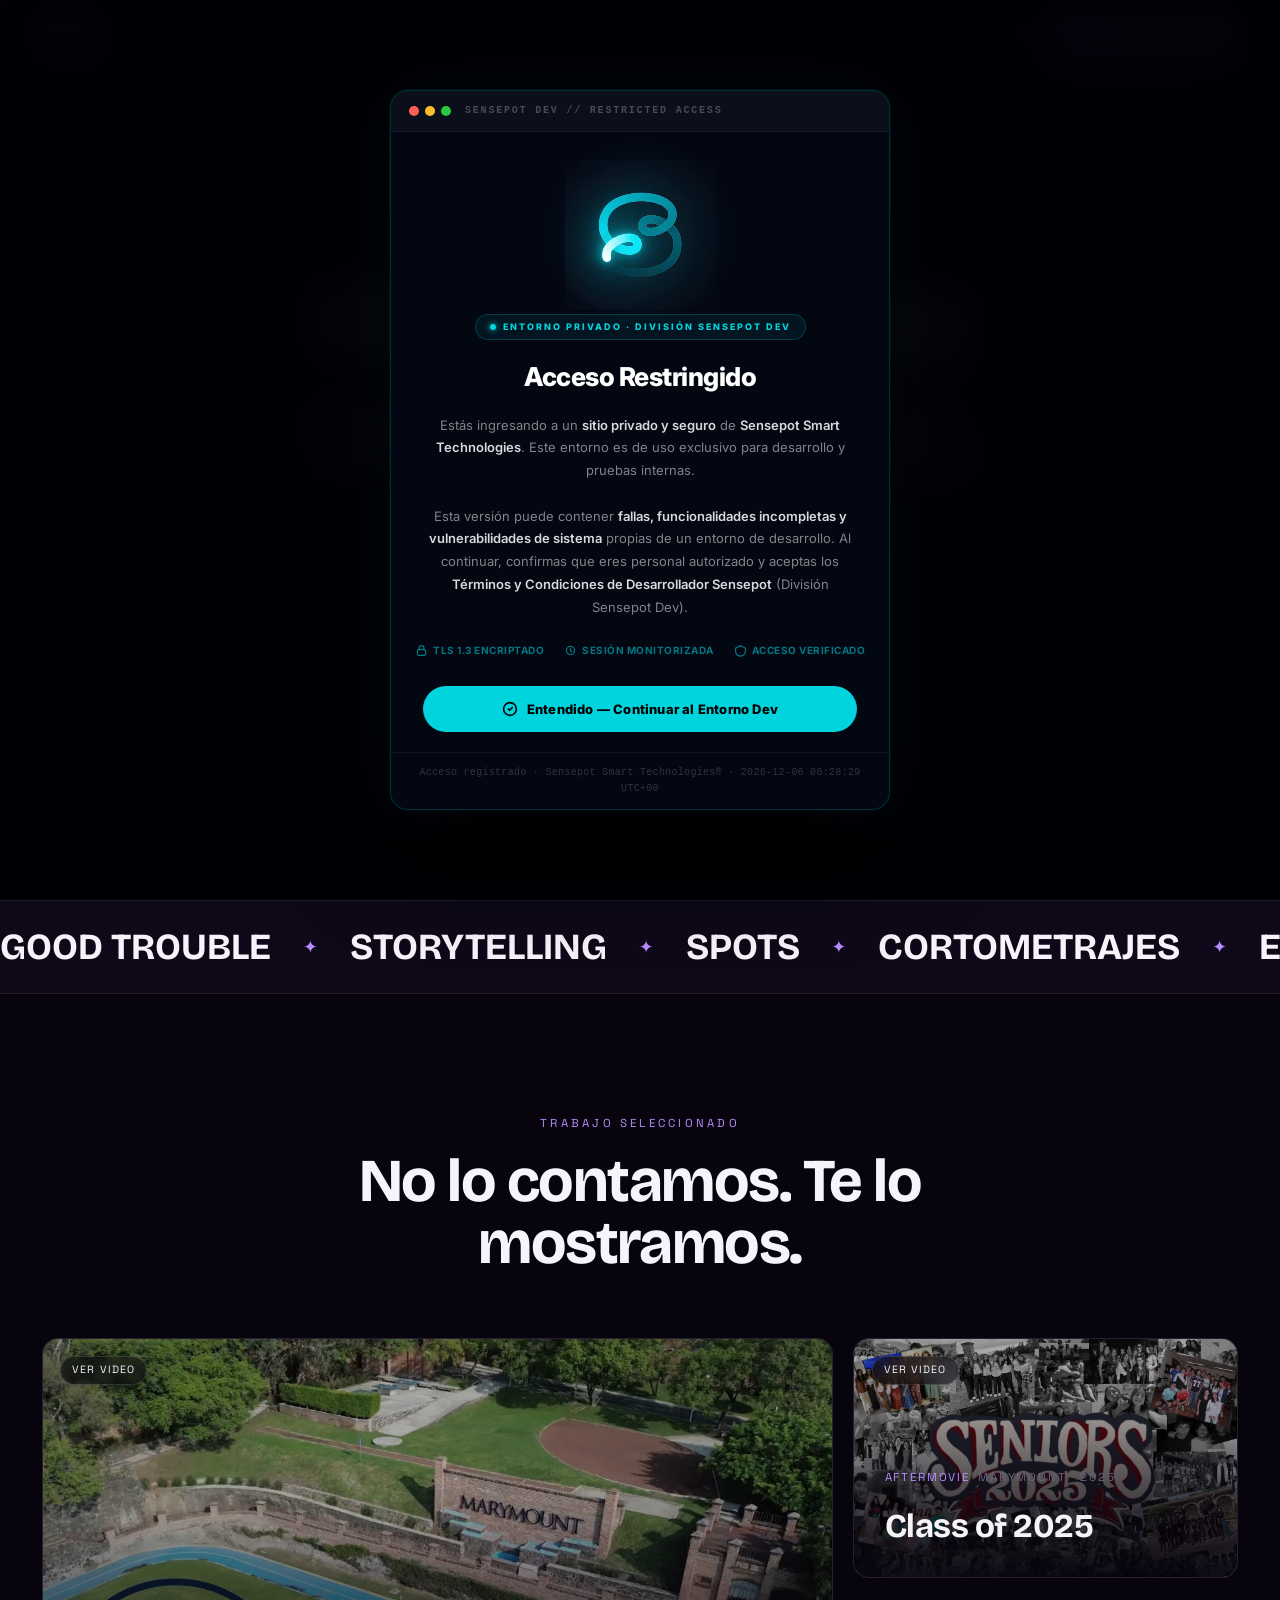
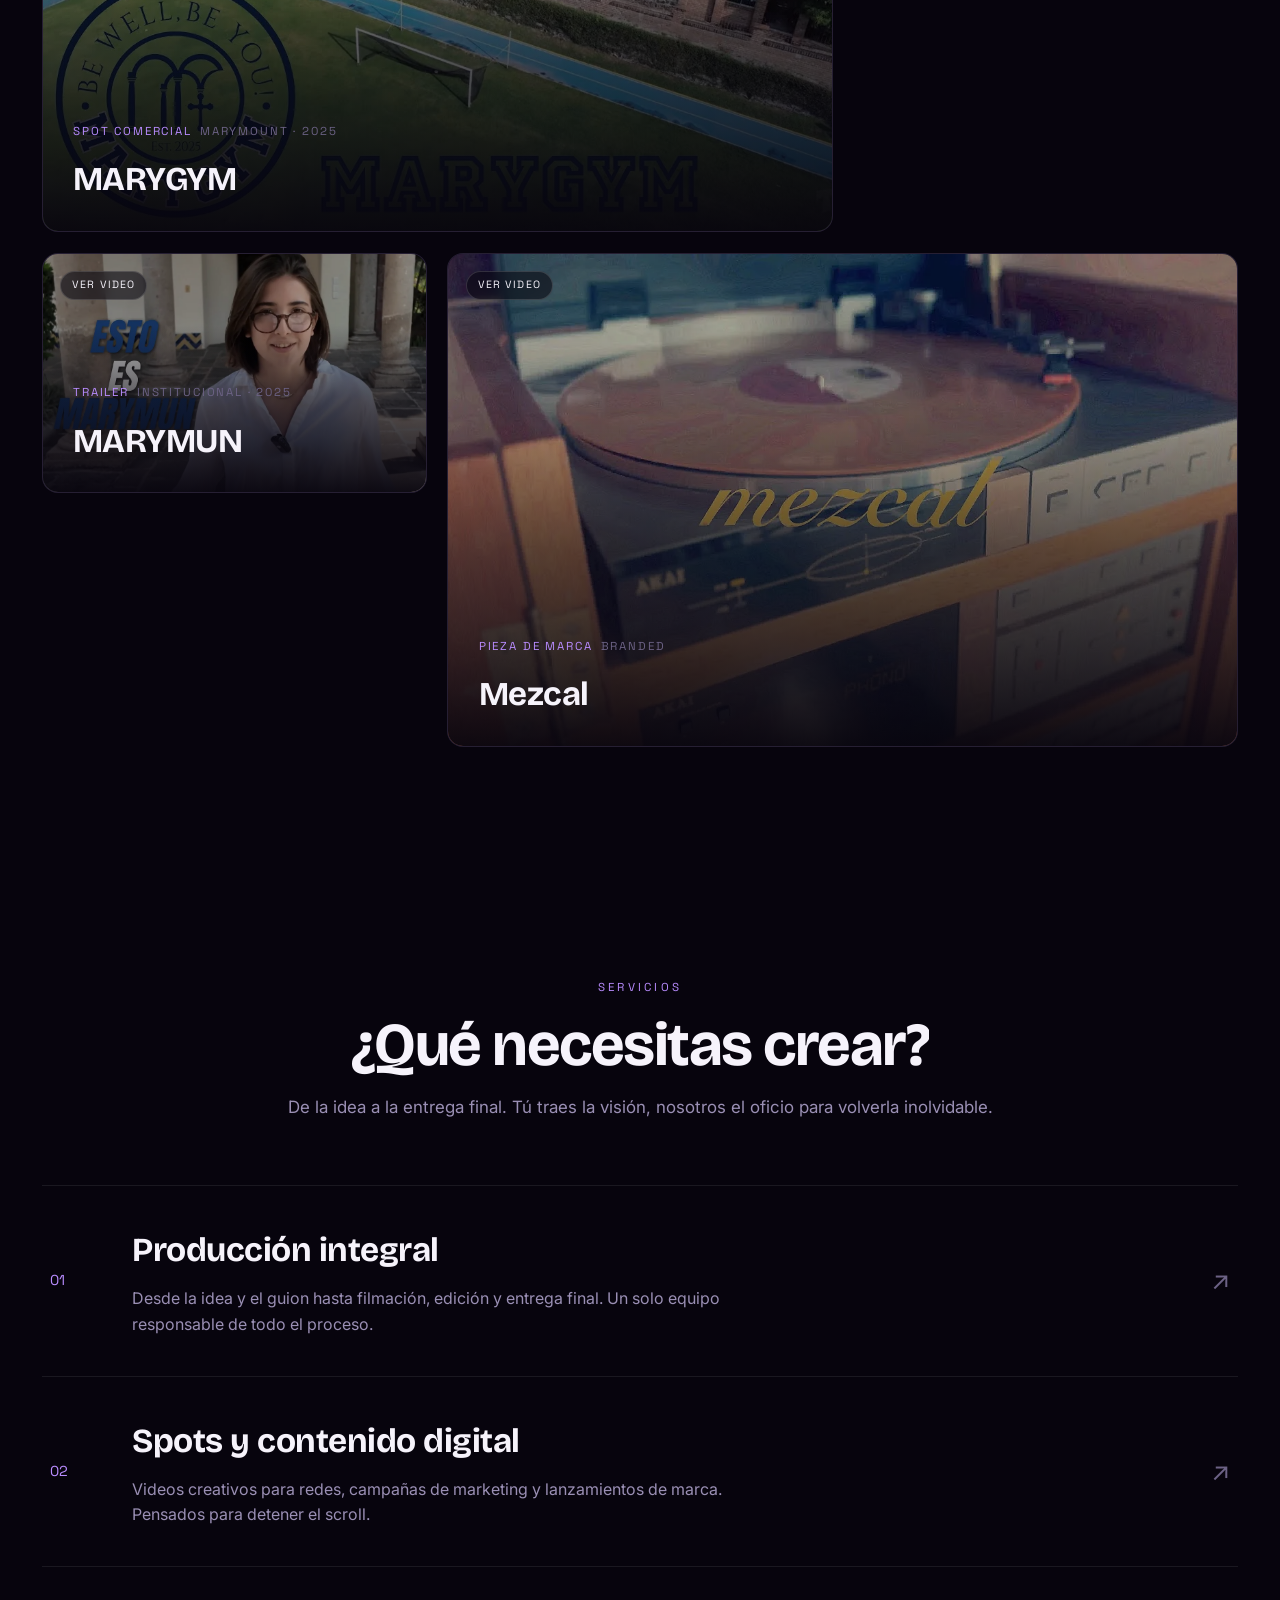
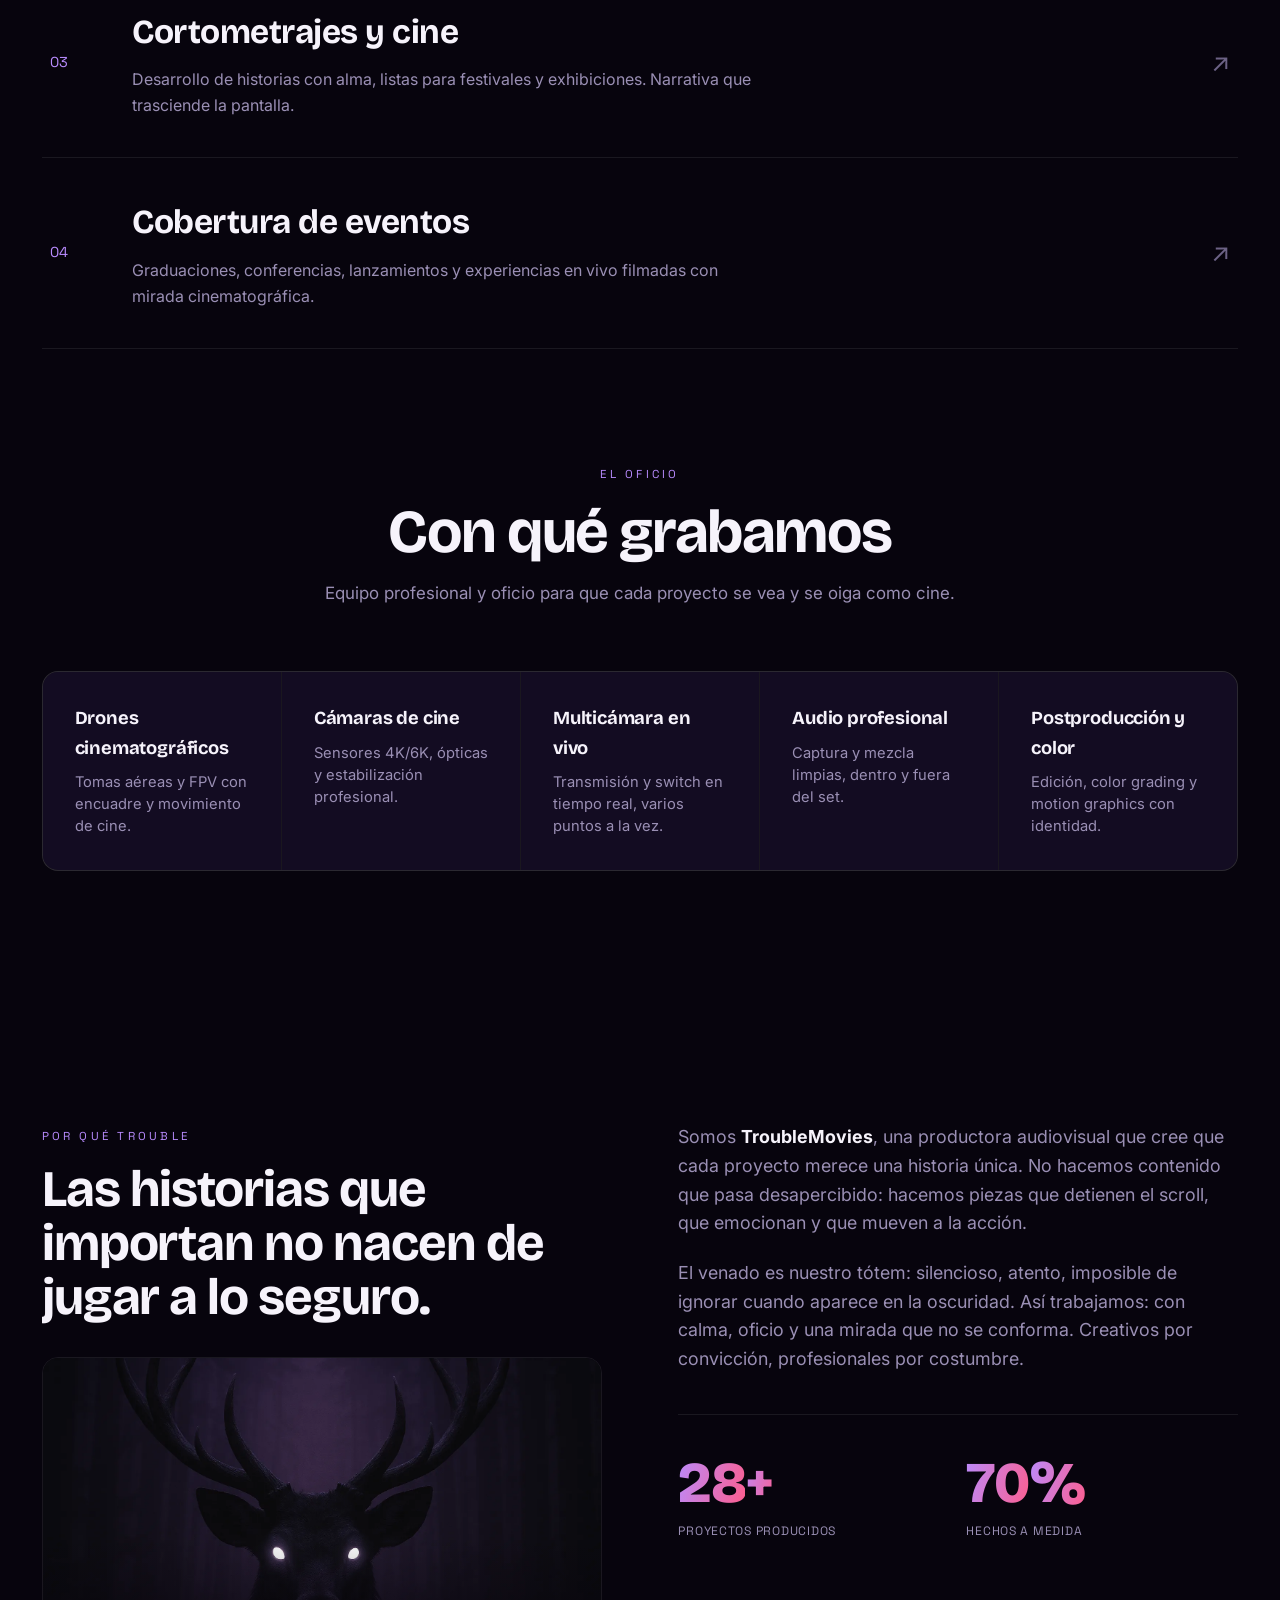
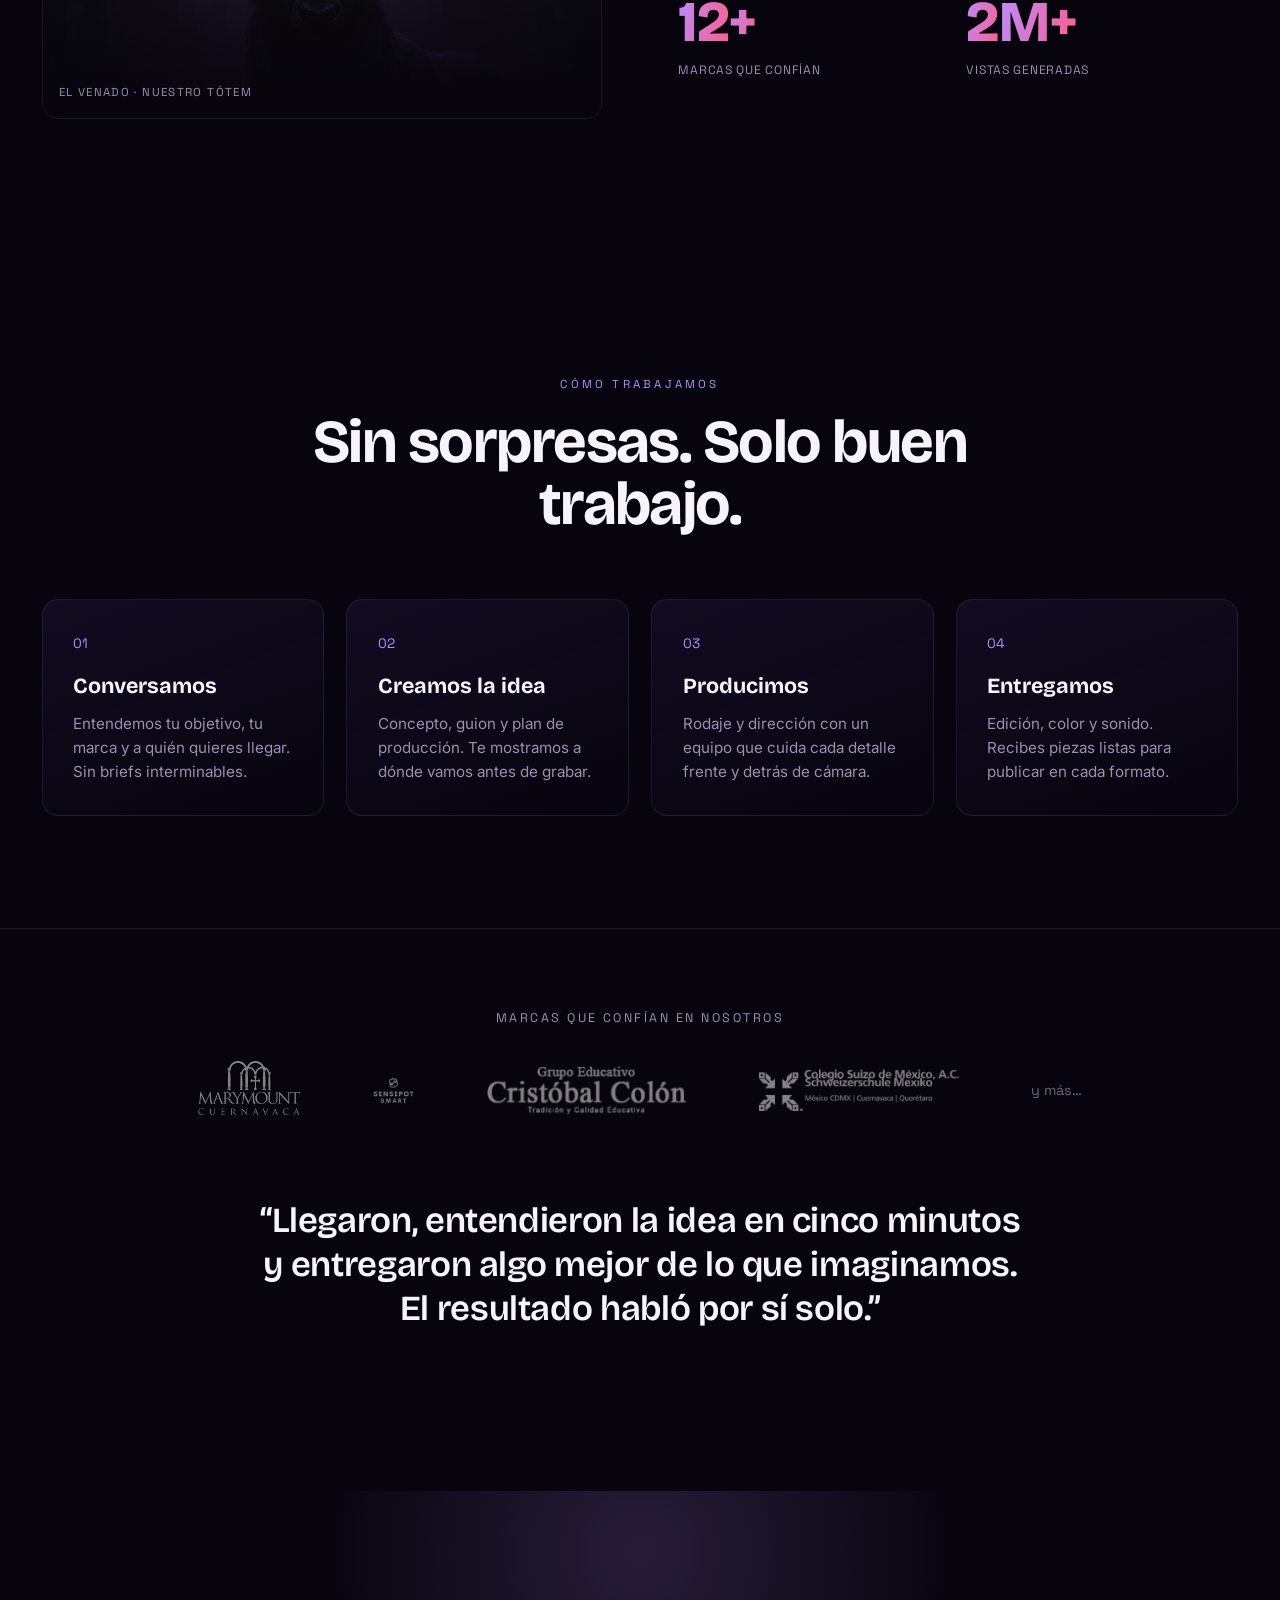
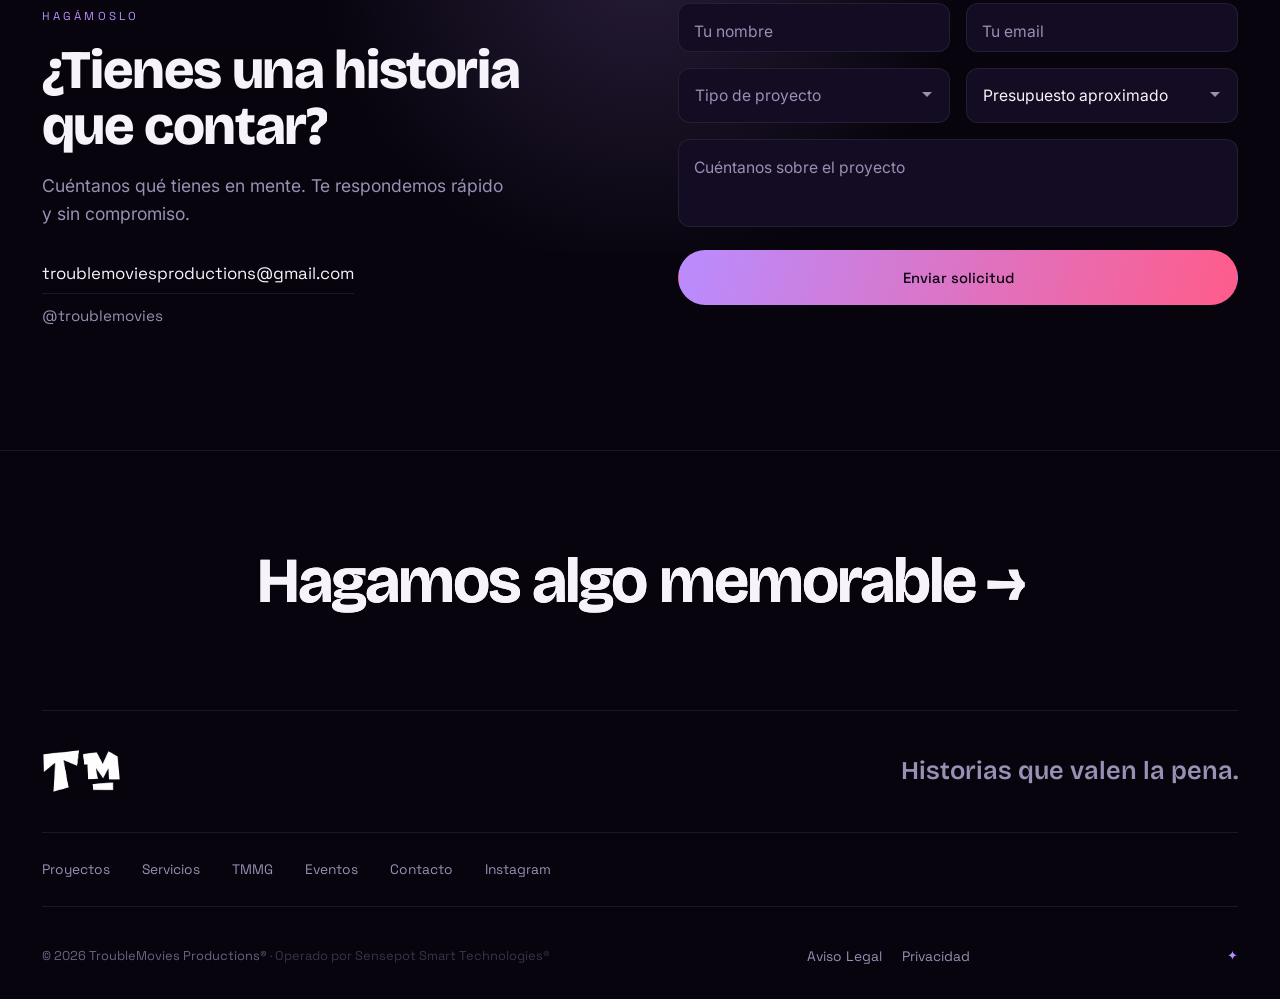
==== commit cda41c2c: "hero: quita el hint "Mueve el cursor para iluminar" Co-Authored-By: Claude Opus 4.8 <noreply@anthrop" ====
--- a/index.html
+++ b/index.html
@@ -97,7 +97,6 @@
     </div>
   </div>
 
-  <div class="hero__hint" id="heroHint" aria-hidden="true"><span data-i18n="hero_hint">Mueve el cursor para iluminar</span></div>
   <a href="#work" class="hero__scroll" aria-label="Bajar"><span data-i18n="hero_scroll">Scroll</span><i></i></a>
 </section>
 
--- a/styles.css
+++ b/styles.css
@@ -27,7 +27,6 @@
 
 /* ---------- helpers ---------- */
 .eyebrow{ font-family:var(--mono); font-size:.72rem; letter-spacing:.28em; text-transform:uppercase; color:var(--violet); display:inline-flex; align-items:center; gap:.6em; margin-bottom:1.1rem; }
-.eyebrow::before{ content:""; width:26px; height:1px; background:var(--violet); opacity:.6; }
 .section__head{ max-width:820px; margin:0 auto clamp(2.5rem,5vw,4.5rem); text-align:center; }
 .section__head .eyebrow{ justify-content:center; }
 .section__title{ font-family:var(--display); font-weight:700; font-size:clamp(2.1rem,5.4vw,3.8rem); line-height:1.02; letter-spacing:-.025em; }
@@ -315,8 +314,9 @@
   .steps{ grid-template-columns:repeat(2,minmax(0,1fr)); }
 }
 @media (max-width:760px){
-  .nav__links{ position:fixed; inset:0 0 0 auto; width:min(82vw,330px); background:var(--bg-soft); flex-direction:column; justify-content:center; gap:1.8rem; padding:2rem; transform:translateX(100%); transition:transform .5s var(--ease); border-left:1px solid var(--line); }
-  .nav__links.open{ transform:none; box-shadow:-30px 0 80px rgba(0,0,0,.6); }
+  .nav__links{ position:fixed; inset:0 0 0 auto; width:min(82vw,330px); background:#0e0819; flex-direction:column; justify-content:center; gap:1.8rem; padding:2rem; transform:translateX(100%); transition:transform .5s var(--ease); border-left:1px solid var(--line); will-change:transform; -webkit-backface-visibility:hidden; backface-visibility:hidden; }
+  .nav__links.open{ transform:translateZ(0); box-shadow:-30px 0 80px rgba(0,0,0,.6); }
+  body.menu-open{ position:fixed; inset:0; width:100%; overflow:hidden; }
   .nav__links a{ font-size:1.3rem; }
   .burger{ display:flex; } .nav__ig,.nav .btn--sm{ display:none; }
   .work__grid{ grid-template-columns:1fr; }
@@ -342,3 +342,143 @@
   .reveal,[data-split] .word i,.work__card{ opacity:1 !important; transform:none !important; }
   .hero__layer--torch{ -webkit-mask-image:none; mask-image:none; opacity:.5; }
 }
+
+/* ===================================================================
+   DEV SECURITY GATE (solo entorno de desarrollo)
+=================================================================== */
+#devGate {
+  position: fixed; inset: 0; z-index: 99999;
+  display: flex; align-items: center; justify-content: center;
+  padding: 20px;
+  background: rgba(0,0,6,0.96);
+  backdrop-filter: blur(24px);
+  -webkit-backdrop-filter: blur(24px);
+  transition: opacity 0.55s ease;
+}
+#devGate.hide { opacity: 0; pointer-events: none; }
+
+#devGateBox {
+  width: 100%; max-width: 500px;
+  background: rgba(4,8,20,0.92);
+  border: 1px solid rgba(0,212,221,0.18);
+  border-radius: 18px;
+  overflow: hidden;
+  box-shadow:
+    0 0 0 1px rgba(0,212,221,0.06),
+    0 40px 100px rgba(0,0,0,0.85),
+    0 0 80px rgba(0,212,221,0.06);
+  display: flex; flex-direction: column; align-items: center;
+}
+
+.dg-top-bar {
+  width: 100%;
+  display: flex; align-items: center; gap: 6px;
+  padding: 12px 18px;
+  background: rgba(255,255,255,0.03);
+  border-bottom: 1px solid rgba(255,255,255,0.05);
+}
+.dg-dot { width: 10px; height: 10px; border-radius: 50%; }
+.dg-dot.red    { background: #ff5f57; }
+.dg-dot.yellow { background: #ffbd2e; }
+.dg-dot.green  { background: #28c840; }
+.dg-top-label {
+  margin-left: 8px;
+  font-size: 10px; font-weight: 700; letter-spacing: 1.8px;
+  text-transform: uppercase; color: rgba(255,255,255,0.25);
+  font-family: 'Courier New', monospace;
+}
+
+.dg-video-wrap {
+  width: 150px; height: 150px;
+  margin: 28px auto 4px;
+  position: relative;
+  display: flex; align-items: center; justify-content: center;
+}
+.dg-video-wrap::before {
+  content: '';
+  position: absolute; inset: -20px;
+  background: radial-gradient(ellipse, rgba(0,212,221,0.12) 0%, transparent 70%);
+  pointer-events: none;
+}
+.dg-video {
+  width: 100%; height: 100%;
+  object-fit: cover;
+  mix-blend-mode: screen;
+  border-radius: 4px;
+}
+
+.dg-badge {
+  display: inline-flex; align-items: center; gap: 7px;
+  background: rgba(0,212,221,0.07);
+  border: 1px solid rgba(0,212,221,0.2);
+  border-radius: 100px; padding: 5px 14px;
+  font-size: 9px; font-weight: 800; letter-spacing: 2px;
+  text-transform: uppercase; color: #00d4dd;
+  margin-bottom: 16px;
+}
+.dg-badge-dot {
+  width: 6px; height: 6px; border-radius: 50%;
+  background: #00d4dd;
+  box-shadow: 0 0 6px #00d4dd;
+  animation: dgPulse 2s infinite;
+}
+@keyframes dgPulse { 0%,100%{ opacity:1 } 50%{ opacity:.35 } }
+
+.dg-title {
+  font-size: 26px; font-weight: 800; letter-spacing: -0.5px;
+  color: #fff; margin-bottom: 16px; text-align: center;
+  padding: 0 32px;
+}
+
+.dg-body {
+  font-size: 13px; line-height: 1.75; color: rgba(255,255,255,0.5);
+  text-align: center; padding: 0 32px; margin-bottom: 24px;
+}
+.dg-body strong { color: rgba(255,255,255,0.85); font-weight: 600; }
+
+.dg-meta {
+  display: flex; gap: 20px; justify-content: center; flex-wrap: wrap;
+  padding: 0 24px; margin-bottom: 28px;
+}
+.dg-meta-item {
+  display: flex; align-items: center; gap: 5px;
+  font-size: 10px; font-weight: 700; letter-spacing: 0.5px;
+  color: rgba(0,212,221,0.55); text-transform: uppercase;
+}
+.dg-meta-item svg { width: 13px; height: 13px; stroke: rgba(0,212,221,0.55); flex-shrink: 0; }
+
+#devGateBtn {
+  display: flex; align-items: center; gap: 9px;
+  margin: 0 32px 20px;
+  width: calc(100% - 64px);
+  background: #00d4dd; color: #000;
+  font-size: 13px; font-weight: 800; letter-spacing: 0.2px;
+  padding: 15px 24px; border-radius: 100px;
+  border: none; cursor: pointer; font-family: 'Inter', -apple-system, BlinkMacSystemFont, sans-serif;
+  justify-content: center;
+  transition: all 0.25s ease;
+  position: relative; overflow: hidden;
+}
+#devGateBtn::after {
+  content: ''; position: absolute; inset: 0;
+  background: linear-gradient(135deg, rgba(255,255,255,0.25), transparent);
+  opacity: 0; transition: opacity 0.25s;
+}
+#devGateBtn:hover { transform: translateY(-2px); box-shadow: 0 10px 40px rgba(0,212,221,0.4); }
+#devGateBtn:hover::after { opacity: 1; }
+#devGateBtn svg { width: 16px; height: 16px; }
+
+.dg-footer-note {
+  font-size: 10px; color: rgba(255,255,255,0.18);
+  text-align: center; padding: 12px 24px;
+  border-top: 1px solid rgba(255,255,255,0.05);
+  width: 100%; font-family: 'Courier New', monospace;
+  letter-spacing: 0.3px;
+}
+
+@media (max-width: 520px) {
+  #devGateBox { border-radius: 14px; }
+  .dg-title { font-size: 22px; }
+  .dg-body, .dg-title { padding: 0 22px; }
+  #devGateBtn { margin: 0 22px 18px; width: calc(100% - 44px); }
+}
